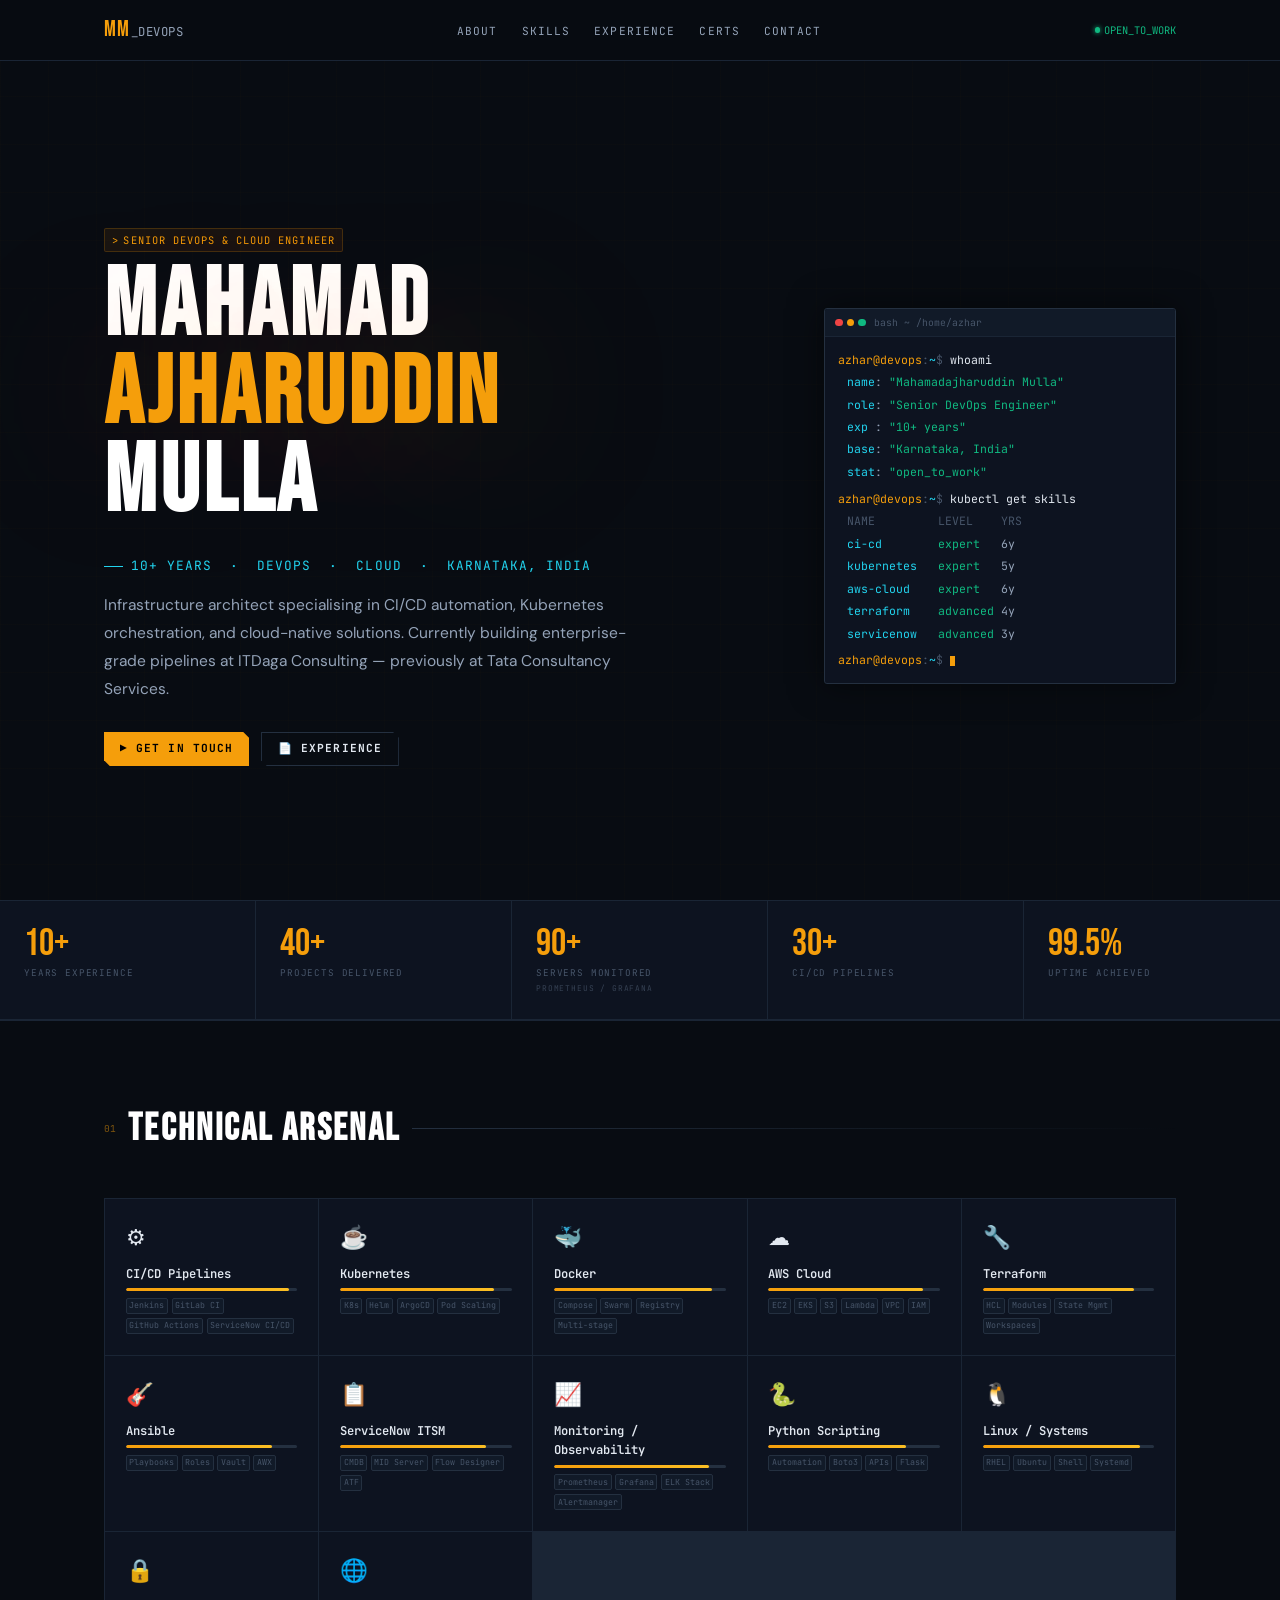
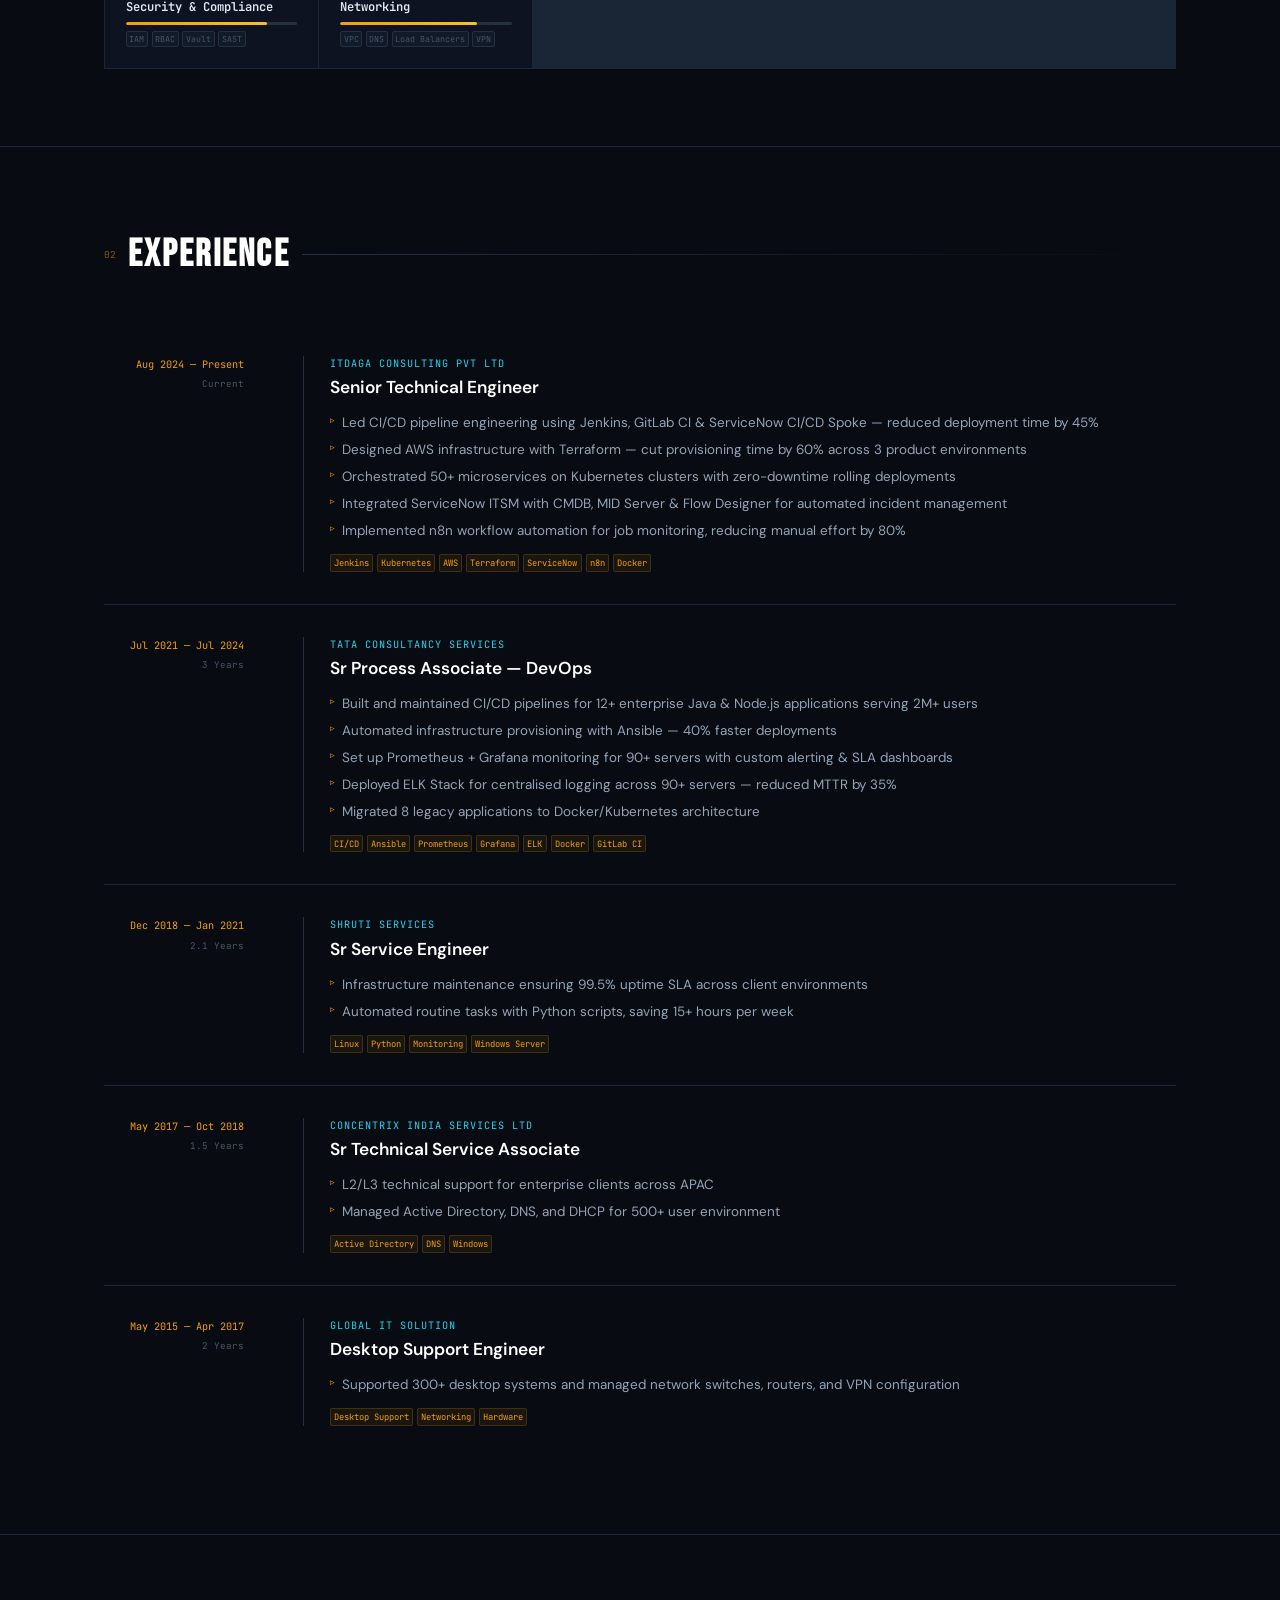
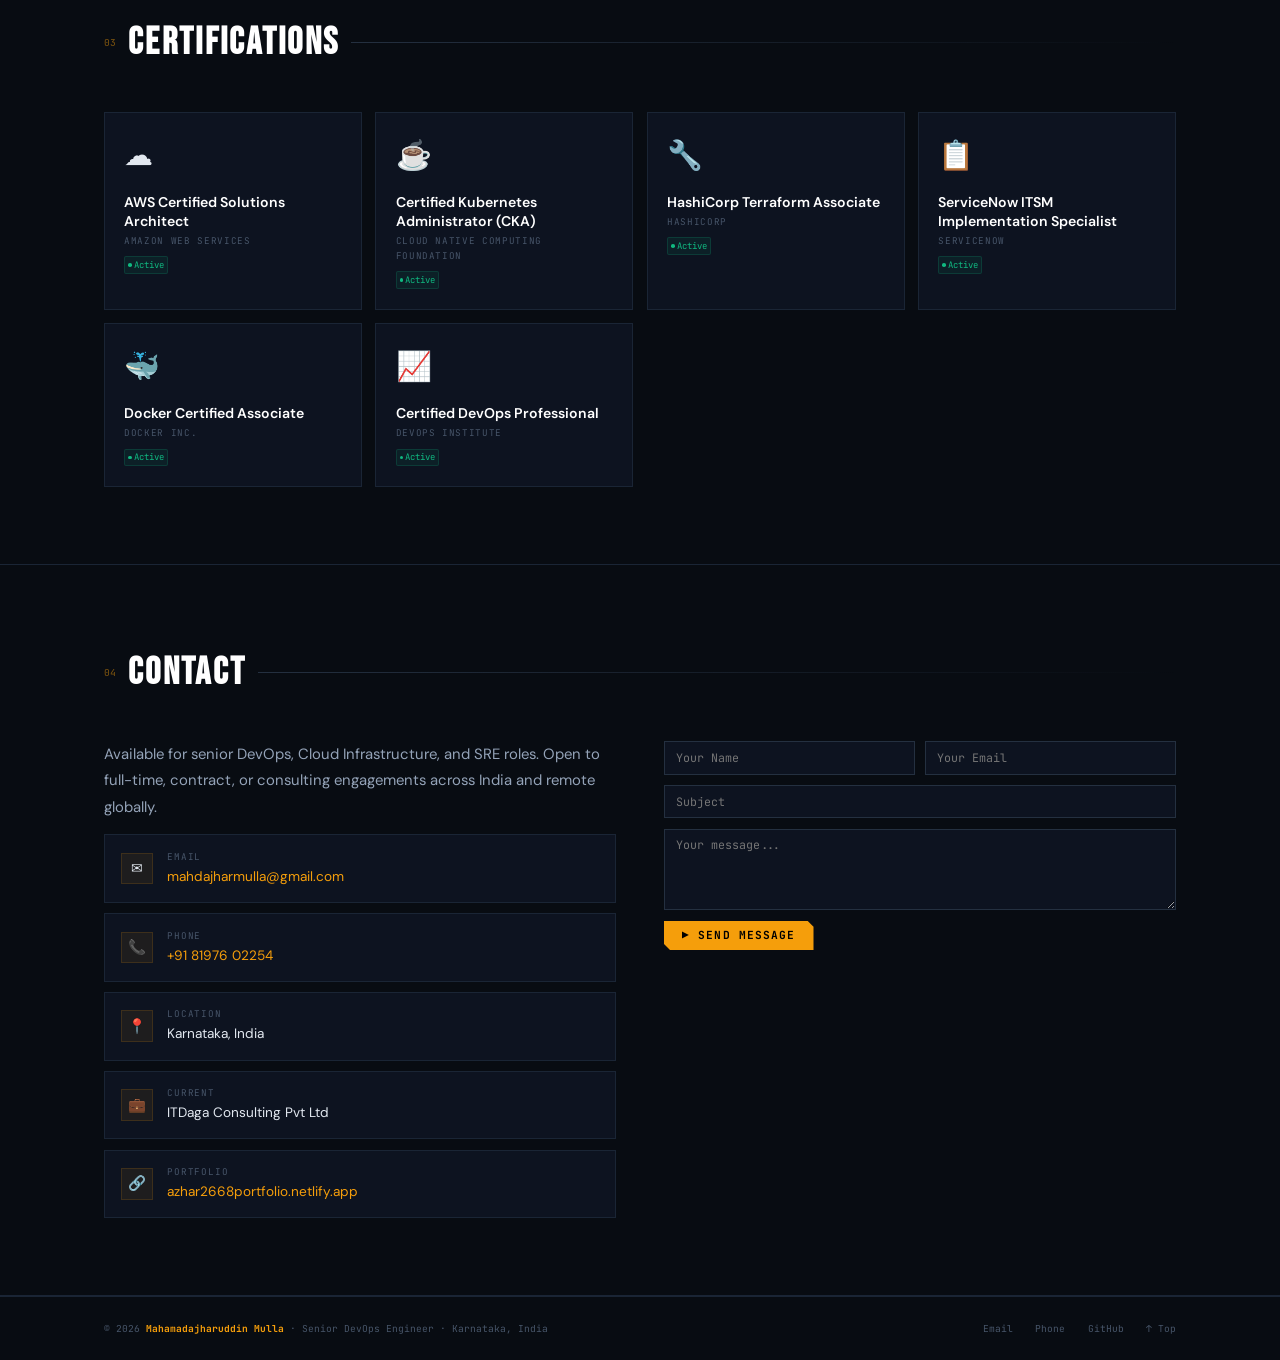
==== portfolio-deploy/index.html @ 4fc957e8 "Add files via upload" ====
<!DOCTYPE html>
<html lang="en">
<head>
<meta charset="UTF-8">
<meta name="viewport" content="width=device-width, initial-scale=1.0">
<title>Mahamadajharuddin Mulla — Senior DevOps Engineer</title>
<link href="https://fonts.googleapis.com/css2?family=Bebas+Neue&family=DM+Sans:wght@400;500;600&family=JetBrains+Mono:wght@400;600&display=swap" rel="stylesheet">
<style>

/* ═══════════════════════════════════════════════════
   TRULY FLUID DESIGN
   - All layout uses % and auto, never fixed px widths
   - All font-sizes use clamp() for fluid scaling  
   - All spacing uses em so it scales with font
   - Grid uses auto-fill so it reflows on any width
   - No fixed pixel breakpoints for content width
   - Works at 50% zoom, 100%, 150%, 200%, mobile, 4K
═══════════════════════════════════════════════════ */

:root {
  --bg:     #080c12;
  --card:   #0d1320;
  --card2:  #111a28;
  --line:   #1a2535;
  --line2:  #243040;
  --gold:   #f59e0b;
  --gold2:  #fbbf24;
  --cyan:   #22d3ee;
  --green:  #10b981;
  --muted:  #94a3b8;
  --dim:    #475569;
  --white:  #e2e8f0;
  --mono:   'JetBrains Mono', monospace;
  --sans:   'DM Sans', sans-serif;
  --display:'Bebas Neue', sans-serif;
}

/* ─── RESET ─── */
*, *::before, *::after { margin:0; padding:0; box-sizing:border-box; }
html { scroll-behavior:smooth; }
body {
  background: var(--bg);
  color: var(--white);
  font-family: var(--sans);
  font-size: 16px;          /* base — zoom changes this */
  line-height: 1.6;
  overflow-x: hidden;
  width: 100%;
}

/* ─── GRID TEXTURE ─── */
body::before {
  content: '';
  position: fixed; inset: 0;
  background:
    linear-gradient(rgba(245,158,11,.015) 1px, transparent 1px),
    linear-gradient(90deg, rgba(245,158,11,.015) 1px, transparent 1px);
  background-size: 3em 3em;
  pointer-events: none;
  z-index: 0;
}

/* ─── WRAPPER ─── */
/* Everything lives inside .wrap — max 72em wide, centered, fluid padding */
.wrap {
  width: min(72em, 100%);
  margin-inline: auto;
  padding-inline: clamp(1rem, 5%, 2.5rem);
}

/* ─── NAV ─── */
nav {
  position: fixed; top: 0; left: 0; right: 0;
  z-index: 999;
  background: rgba(8,12,18,.95);
  backdrop-filter: blur(1rem);
  border-bottom: 1px solid var(--line);
}
.nav-inner {
  display: flex;
  align-items: center;
  justify-content: space-between;
  gap: 1em;
  padding-block: .75em;
}
.logo {
  font-family: var(--display);
  font-size: clamp(1rem, 2.5vw, 1.4rem);
  letter-spacing: .06em;
  color: var(--gold);
  white-space: nowrap;
  flex-shrink: 0;
}
.logo em {
  font-style: normal;
  font-family: var(--mono);
  font-size: .55em;
  color: var(--muted);
  letter-spacing: .04em;
}
.status {
  font-family: var(--mono);
  font-size: clamp(.5rem, 1.2vw, .65rem);
  color: var(--green);
  display: flex; align-items: center; gap: .4em;
  white-space: nowrap;
}
.status::before {
  content: '';
  width: .5em; height: .5em;
  border-radius: 50%;
  background: var(--green);
  box-shadow: 0 0 .5em var(--green);
  flex-shrink: 0;
  animation: pulse 2s infinite;
}

/* Desktop nav links */
.nav-links {
  display: flex;
  gap: clamp(.6em, 2vw, 1.5em);
  align-items: center;
  list-style: none;
}
.nav-links a {
  font-family: var(--mono);
  font-size: clamp(.55rem, 1.1vw, .7rem);
  color: var(--muted);
  text-decoration: none;
  text-transform: uppercase;
  letter-spacing: .1em;
  transition: color .2s;
  white-space: nowrap;
}
.nav-links a:hover { color: var(--gold); }

/* Hamburger */
.burger {
  display: none;
  flex-direction: column;
  gap: .3em;
  background: none;
  border: none;
  cursor: pointer;
  padding: .3em;
  flex-shrink: 0;
}
.burger span {
  display: block;
  width: 1.4em; height: 2px;
  background: var(--gold);
  border-radius: 2px;
  transition: transform .25s, opacity .25s;
}
.burger.on span:nth-child(1) { transform: translateY(.5em) rotate(45deg); }
.burger.on span:nth-child(2) { opacity: 0; }
.burger.on span:nth-child(3) { transform: translateY(-.5em) rotate(-45deg); }

/* Mobile menu */
.mobile-menu {
  display: none;
  flex-direction: column;
  border-top: 1px solid var(--line);
  background: rgba(8,12,18,.98);
  padding: 1em clamp(1rem, 5%, 2.5rem);
  gap: 0;
}
.mobile-menu.on { display: flex; }
.mobile-menu a {
  font-family: var(--mono);
  font-size: .85rem;
  color: var(--muted);
  text-decoration: none;
  text-transform: uppercase;
  letter-spacing: .12em;
  padding: .75em 0;
  border-bottom: 1px solid var(--line);
  transition: color .18s;
}
.mobile-menu a:last-child { border-bottom: none; }
.mobile-menu a:hover { color: var(--gold); }

/* ─── HERO ─── */
.hero {
  position: relative; z-index: 5;
  min-height: 100svh;
  display: flex; align-items: center;
  padding-top: 4em;
  padding-bottom: 2em;
}
.hero-grid {
  display: grid;
  grid-template-columns: 1fr min(22em, 38%);
  gap: clamp(2em, 5%, 3.5em);
  align-items: center;
  width: 100%;
}
.badge {
  display: inline-flex; align-items: center; gap: .4em;
  font-family: var(--mono);
  font-size: clamp(.52rem, 1vw, .65rem);
  color: var(--gold);
  background: rgba(245,158,11,.07);
  border: 1px solid rgba(245,158,11,.2);
  padding: .28em .7em;
  border-radius: 2px;
  text-transform: uppercase; letter-spacing: .1em;
  margin-bottom: 1em;
}
.badge::before { content: '> '; }
h1.name {
  font-family: var(--display);
  font-size: clamp(2.5rem, 9vw, 6rem);
  line-height: .92;
  letter-spacing: .04em;
  color: #fff;
  margin-bottom: .3em;
}
h1.name .accent { color: var(--gold); text-shadow: 0 0 2em rgba(245,158,11,.4); }
.tagline {
  font-family: var(--mono);
  font-size: clamp(.58rem, 1.1vw, .8rem);
  color: var(--cyan);
  letter-spacing: .08em;
  text-transform: uppercase;
  margin-bottom: 1.2em;
  display: flex; align-items: center; gap: .6em; flex-wrap: wrap;
}
.tagline::before {
  content: '';
  width: 1.5em; height: 1px;
  background: var(--cyan);
  display: inline-block; flex-shrink: 0;
}
.hero-desc {
  font-size: clamp(.8rem, 1.3vw, .97rem);
  color: var(--muted);
  line-height: 1.8;
  margin-bottom: 1.8em;
  max-width: 35em;
}
.btns { display: flex; gap: .75em; flex-wrap: wrap; }
.btn-a, .btn-b {
  display: inline-flex; align-items: center; gap: .4em;
  font-family: var(--mono);
  font-size: clamp(.58rem, 1vw, .7rem);
  font-weight: 700;
  text-transform: uppercase; letter-spacing: .1em;
  text-decoration: none;
  padding: .65em 1.4em;
  cursor: pointer; border: none;
  transition: all .2s;
  clip-path: polygon(0 0, calc(100% - 6px) 0, 100% 6px, 100% 100%, 6px 100%, 0 calc(100% - 6px));
  white-space: nowrap;
}
.btn-a { background: var(--gold); color: #000; }
.btn-a:hover { background: #fff; transform: translateY(-2px); box-shadow: 0 .4em 1.5em rgba(245,158,11,.4); }
.btn-b { background: transparent; color: var(--white); border: 1px solid var(--line2); }
.btn-b:hover { border-color: var(--gold); color: var(--gold); transform: translateY(-2px); }

/* Terminal */
.terminal {
  background: var(--card);
  border: 1px solid var(--line2);
  border-radius: .25em;
  overflow: hidden;
  box-shadow: 0 0 3em rgba(0,0,0,.5);
  font-size: clamp(.6rem, 1.1vw, .72rem);
}
.t-bar {
  background: var(--card2);
  padding: .5em .9em;
  display: flex; align-items: center; gap: .35em;
  border-bottom: 1px solid var(--line);
}
.dot { width: .65em; height: .65em; border-radius: 50%; }
.t-title { font-family: var(--mono); font-size: .85em; color: var(--dim); margin-left: .4em; }
.t-body {
  padding: 1em 1.1em;
  font-family: var(--mono);
  line-height: 1.95;
  overflow-x: auto;
}
.t-body .row { display: block; }
.p  { color: var(--gold); }
.k  { color: var(--cyan); }
.v  { color: var(--green); }
.c  { color: var(--dim); }
.out { display: block; padding-left: .8em; color: var(--muted); }
.cur {
  display: inline-block;
  width: .5em; height: .9em;
  background: var(--gold);
  animation: blink .85s step-end infinite;
  vertical-align: middle;
}

/* ─── METRICS ─── */
.metrics {
  position: relative; z-index: 5;
  display: grid;
  grid-template-columns: repeat(auto-fit, minmax(min(9em, 100%), 1fr));
  border-top: 1px solid var(--line);
  border-bottom: 1px solid var(--line);
}
.metric {
  padding: clamp(1em, 2.5vw, 1.5em) clamp(.8em, 2vw, 1.5em);
  background: var(--card);
  border-right: 1px solid var(--line);
  position: relative; overflow: hidden;
  transition: background .2s;
}
.metric:last-child { border-right: none; }
.metric:hover { background: var(--card2); }
.metric::before {
  content: '';
  position: absolute; top: 0; left: 0; right: 0; height: 2px;
  background: var(--gold);
  transform: scaleX(0); transform-origin: left;
  transition: transform .28s;
}
.metric:hover::before { transform: scaleX(1); }
.m-num {
  font-family: var(--display);
  font-size: clamp(1.6rem, 3.5vw, 2.4rem);
  color: var(--gold);
  line-height: 1;
}
.m-lbl {
  font-family: var(--mono);
  font-size: clamp(.46rem, .8vw, .58rem);
  color: var(--dim);
  text-transform: uppercase; letter-spacing: .09em;
  margin-top: .25em;
}

/* ─── SECTION ─── */
section {
  position: relative; z-index: 5;
  padding-block: clamp(3em, 6vw, 5em);
}
.sec-head {
  display: flex; align-items: center; gap: .75em;
  margin-bottom: clamp(1.5em, 3vw, 2.5em);
}
.sec-num { font-family: var(--mono); font-size: .6em; color: var(--gold); opacity: .5; flex-shrink: 0; }
.sec-title {
  font-family: var(--display);
  font-size: clamp(1.6rem, 4vw, 2.4rem);
  letter-spacing: .06em; color: #fff; white-space: nowrap;
}
.sec-line { flex: 1; height: 1px; background: linear-gradient(90deg, var(--line2), transparent); }
hr.divider { border: none; border-top: 1px solid var(--line); }

/* ─── SKILLS ─── */
.skills-grid {
  display: grid;
  grid-template-columns: repeat(auto-fill, minmax(min(100%, 13em), 1fr));
  gap: 1px;
  background: var(--line);
  border: 1px solid var(--line);
}
.skill {
  background: var(--card);
  padding: clamp(.9em, 2vw, 1.3em);
  position: relative;
  transition: background .2s;
}
.skill:hover { background: var(--card2); }
.skill::after {
  content: '';
  position: absolute; bottom: 0; left: 0;
  width: 0; height: 2px;
  background: var(--gold);
  transition: width .28s;
}
.skill:hover::after { width: 100%; }
.sk-icon { font-size: 1.4em; margin-bottom: .4em; }
.sk-name {
  font-family: var(--mono);
  font-size: clamp(.62rem, 1.1vw, .76rem);
  font-weight: 600; color: var(--white);
  margin-bottom: .35em;
}
.sk-bar-wrap {
  height: 3px; background: var(--line2);
  border-radius: 2px; overflow: hidden; margin-bottom: .4em;
}
.sk-bar {
  height: 100%;
  background: linear-gradient(90deg, var(--gold), var(--gold2));
  border-radius: 2px;
}
.sk-tags { display: flex; flex-wrap: wrap; gap: .22em; }
.sk-tag {
  font-family: var(--mono);
  font-size: clamp(.42rem, .7vw, .52rem);
  color: var(--dim);
  background: var(--card2);
  border: 1px solid var(--line2);
  padding: .07em .32em; border-radius: 2px;
}

/* ─── EXPERIENCE ─── */
.exp-list { display: flex; flex-direction: column; }
.exp-item {
  display: grid;
  grid-template-columns: clamp(8em, 15%, 11em) 1fr;
  gap: clamp(.8em, 3vw, 2.5em);
  padding-block: clamp(1.2em, 2.5vw, 2em);
  border-bottom: 1px solid var(--line);
}
.exp-item:last-child { border-bottom: none; }
.exp-date {
  font-family: var(--mono);
  font-size: clamp(.52rem, .9vw, .64rem);
  color: var(--gold);
  text-align: right;
  padding-right: clamp(.8em, 2vw, 2em);
  line-height: 1.8;
}
.exp-period {
  display: block;
  font-size: .9em;
  color: var(--dim);
  margin-top: .2em;
}
.exp-right {
  padding-left: clamp(.8em, 2vw, 2em);
  border-left: 1px solid var(--line2);
}
.exp-co {
  font-family: var(--mono);
  font-size: clamp(.52rem, .9vw, .64rem);
  color: var(--cyan);
  text-transform: uppercase; letter-spacing: .1em;
  margin-bottom: .2em;
}
.exp-role {
  font-size: clamp(.85rem, 1.5vw, 1.08rem);
  font-weight: 600; color: #fff;
  margin-bottom: .6em;
}
.exp-points { display: flex; flex-direction: column; gap: .3em; }
.exp-pt {
  font-size: clamp(.72rem, 1.1vw, .84rem);
  color: var(--muted);
  padding-left: .9em; position: relative;
  line-height: 1.65;
}
.exp-pt::before { content: '▹'; position: absolute; left: 0; color: var(--gold); font-size: .7em; top: .1em; }
.tags { display: flex; flex-wrap: wrap; gap: .25em; margin-top: .75em; }
.tag {
  font-family: var(--mono);
  font-size: clamp(.45rem, .75vw, .55rem);
  color: var(--gold);
  background: rgba(245,158,11,.07);
  border: 1px solid rgba(245,158,11,.18);
  padding: .08em .35em; border-radius: 2px;
}

/* ─── CERTIFICATIONS ─── */
.certs-grid {
  display: grid;
  grid-template-columns: repeat(auto-fill, minmax(min(100%, 14em), 1fr));
  gap: .85em;
}
.cert {
  background: var(--card);
  border: 1px solid var(--line);
  padding: clamp(.9em, 1.8vw, 1.2em);
  transition: all .22s;
}
.cert:hover {
  border-color: var(--gold);
  background: var(--card2);
  transform: translateY(-3px);
  box-shadow: 0 .5em 2em rgba(0,0,0,.3);
}
.cert-icon { font-size: 1.8em; margin-bottom: .5em; }
.cert-name { font-size: clamp(.78rem, 1.2vw, .88rem); font-weight: 600; color: #fff; margin-bottom: .25em; line-height: 1.35; }
.cert-issuer { font-family: var(--mono); font-size: clamp(.48rem, .8vw, .58rem); color: var(--dim); text-transform: uppercase; letter-spacing: .07em; }
.cert-status {
  display: inline-flex; align-items: center; gap: .25em;
  font-family: var(--mono); font-size: clamp(.46rem, .75vw, .56rem);
  color: var(--green);
  background: rgba(16,185,129,.08); border: 1px solid rgba(16,185,129,.18);
  padding: .07em .33em; border-radius: 2px; margin-top: .4em;
}
.cert-status::before { content: ''; width: .4em; height: .4em; border-radius: 50%; background: var(--green); display: inline-block; }

/* ─── CONTACT ─── */
.contact-grid {
  display: grid;
  grid-template-columns: repeat(auto-fit, minmax(min(100%, 20em), 1fr));
  gap: clamp(1.5em, 4vw, 3em);
  align-items: start;
}
.contact-intro { font-size: clamp(.8rem, 1.2vw, .93rem); color: var(--muted); line-height: 1.75; margin-bottom: 1em; }
.contact-items { display: flex; flex-direction: column; gap: .65em; }
.c-item {
  display: flex; align-items: center; gap: .9em;
  padding: clamp(.7em, 1.2vw, .9em) 1em;
  background: var(--card); border: 1px solid var(--line);
  transition: border-color .18s;
}
.c-item:hover { border-color: var(--gold); }
.c-icon {
  width: 2.2em; height: 2.2em; flex-shrink: 0;
  background: rgba(245,158,11,.07);
  border: 1px solid rgba(245,158,11,.14);
  display: flex; align-items: center; justify-content: center;
  font-size: .9em;
}
.c-lbl { font-family: var(--mono); font-size: clamp(.48rem, .75vw, .58rem); color: var(--dim); text-transform: uppercase; letter-spacing: .09em; }
.c-val { font-size: clamp(.75rem, 1.1vw, .85rem); color: var(--white); margin-top: .08em; }
.c-val a { color: var(--gold); text-decoration: none; }

/* Form */
.form { display: flex; flex-direction: column; gap: .65em; }
.form-row { display: grid; grid-template-columns: 1fr 1fr; gap: .65em; }
.f-inp, .f-txt {
  width: 100%;
  background: var(--card); border: 1px solid var(--line2);
  color: var(--white);
  font-family: var(--mono); font-size: clamp(.62rem, 1vw, .73rem);
  padding: .65em .9em; outline: none;
  transition: border-color .18s;
}
.f-inp:focus, .f-txt:focus { border-color: var(--gold); }
.f-txt { resize: vertical; min-height: 7em; }
.f-btn {
  padding: .68em 1.6em;
  background: var(--gold); color: #000;
  font-family: var(--mono); font-size: clamp(.6rem, .95vw, .7rem); font-weight: 700;
  text-transform: uppercase; letter-spacing: .1em;
  border: none; cursor: pointer;
  transition: all .2s; align-self: flex-start;
  clip-path: polygon(0 0, calc(100% - 6px) 0, 100% 6px, 100% 100%, 6px 100%, 0 calc(100% - 6px));
}
.f-btn:hover { background: #fff; box-shadow: 0 .4em 1.5em rgba(245,158,11,.4); }

/* ─── FOOTER ─── */
footer {
  position: relative; z-index: 5;
  border-top: 1px solid var(--line);
  padding-block: 1.5em;
}
.footer-inner {
  display: flex; align-items: center;
  justify-content: space-between; flex-wrap: wrap;
  gap: .75em;
}
.foot-copy { font-family: var(--mono); font-size: clamp(.5rem, .8vw, .6rem); color: var(--dim); }
.foot-copy b { color: var(--gold); }
.foot-links { display: flex; gap: clamp(.75em, 2vw, 1.4em); flex-wrap: wrap; }
.foot-links a { font-family: var(--mono); font-size: clamp(.5rem, .8vw, .6rem); color: var(--dim); text-decoration: none; transition: color .18s; }
.foot-links a:hover { color: var(--gold); }

/* ─── ANIMATIONS ─── */
@keyframes pulse { 0%,100%{opacity:1;transform:scale(1)} 50%{opacity:.5;transform:scale(.7)} }
@keyframes blink  { 0%,100%{opacity:1} 50%{opacity:0} }

/* ─── RESPONSIVE ─── */

/* Hide desktop nav, show burger at ≤820px */
@media (max-width: 820px) {
  .nav-links { display: none; }
  .status    { display: none; }
  .burger    { display: flex; }
  .hero-grid { grid-template-columns: 1fr; }
  .terminal  { display: none; }
}

/* Collapse exp date column on small screens */
@media (max-width: 580px) {
  .exp-item         { grid-template-columns: 1fr; }
  .exp-date         { text-align: left; padding-right: 0; }
  .exp-right        { padding-left: 0; border-left: none; margin-top: .5em; }
  .form-row         { grid-template-columns: 1fr; }
  .skills-grid      { grid-template-columns: repeat(2, 1fr); }
}

@media (max-width: 380px) {
  .skills-grid  { grid-template-columns: 1fr; }
  .certs-grid   { grid-template-columns: 1fr; }
}
</style>
</head>
<body>

<!-- ═══ NAV ═══ -->
<nav>
  <div class="wrap">
    <div class="nav-inner">
      <div class="logo">MM<em>_DEVOPS</em></div>
      <ul class="nav-links">
        <li><a href="#about">About</a></li>
        <li><a href="#skills">Skills</a></li>
        <li><a href="#exp">Experience</a></li>
        <li><a href="#certs">Certs</a></li>
        <li><a href="#contact">Contact</a></li>
      </ul>
      <div class="status">OPEN_TO_WORK</div>
      <button class="burger" id="burger" aria-label="Toggle menu">
        <span></span><span></span><span></span>
      </button>
    </div>
    <div class="mobile-menu" id="mmenu">
      <a href="#about"   onclick="toggleMenu()">About</a>
      <a href="#skills"  onclick="toggleMenu()">Skills</a>
      <a href="#exp"     onclick="toggleMenu()">Experience</a>
      <a href="#certs"   onclick="toggleMenu()">Certs</a>
      <a href="#contact" onclick="toggleMenu()">Contact</a>
    </div>
  </div>
</nav>

<!-- ═══ HERO ═══ -->
<section class="hero" id="about" style="padding-top: calc(4em + 60px);">
  <div class="wrap">
    <div class="hero-grid">
      <div>
        <div class="badge">Senior DevOps &amp; Cloud Engineer</div>
        <h1 class="name">MAHAMAD<br><span class="accent">AJHARUDDIN</span><br>MULLA</h1>
        <div class="tagline">10+ Years &nbsp;·&nbsp; DevOps &nbsp;·&nbsp; Cloud &nbsp;·&nbsp; Karnataka, India</div>
        <p class="hero-desc">Infrastructure architect specialising in CI/CD automation, Kubernetes orchestration, and cloud-native solutions. Currently building enterprise-grade pipelines at ITDaga Consulting — previously at Tata Consultancy Services.</p>
        <div class="btns">
          <a href="#contact" class="btn-a">&#9654; Get In Touch</a>
          <a href="#exp"     class="btn-b">&#128196; Experience</a>
        </div>
      </div>
      <div class="terminal">
        <div class="t-bar">
          <div class="dot" style="background:#ef4444"></div>
          <div class="dot" style="background:#f59e0b"></div>
          <div class="dot" style="background:#10b981"></div>
          <div class="t-title">bash ~ /home/azhar</div>
        </div>
        <div class="t-body">
          <span class="row"><span class="p">azhar@devops</span><span class="c">:</span><span class="k">~</span><span class="c">$</span> <span>whoami</span></span>
          <span class="out"><span class="k">name</span>: <span class="v">"Mahamadajharuddin Mulla"</span></span>
          <span class="out"><span class="k">role</span>: <span class="v">"Senior DevOps Engineer"</span></span>
          <span class="out"><span class="k">exp </span>: <span class="v">"10+ years"</span></span>
          <span class="out"><span class="k">base</span>: <span class="v">"Karnataka, India"</span></span>
          <span class="out"><span class="k">stat</span>: <span class="v" style="color:var(--green)">"open_to_work"</span></span>
          <span class="row" style="margin-top:.4em"><span class="p">azhar@devops</span><span class="c">:</span><span class="k">~</span><span class="c">$</span> <span>kubectl get skills</span></span>
          <span class="out"><span class="c">NAME&nbsp;&nbsp;&nbsp;&nbsp;&nbsp;&nbsp;&nbsp;&nbsp;&nbsp;LEVEL&nbsp;&nbsp;&nbsp;&nbsp;YRS</span></span>
          <span class="out"><span class="k">ci-cd&nbsp;&nbsp;&nbsp;&nbsp;&nbsp;&nbsp;&nbsp;&nbsp;</span><span class="v">expert&nbsp;&nbsp;&nbsp;</span>6y</span>
          <span class="out"><span class="k">kubernetes&nbsp;&nbsp;&nbsp;</span><span class="v">expert&nbsp;&nbsp;&nbsp;</span>5y</span>
          <span class="out"><span class="k">aws-cloud&nbsp;&nbsp;&nbsp;&nbsp;</span><span class="v">expert&nbsp;&nbsp;&nbsp;</span>6y</span>
          <span class="out"><span class="k">terraform&nbsp;&nbsp;&nbsp;&nbsp;</span><span class="v">advanced&nbsp;</span>4y</span>
          <span class="out"><span class="k">servicenow&nbsp;&nbsp;&nbsp;</span><span class="v">advanced&nbsp;</span>3y</span>
          <span class="row" style="margin-top:.35em"><span class="p">azhar@devops</span><span class="c">:</span><span class="k">~</span><span class="c">$</span> <span class="cur"></span></span>
        </div>
      </div>
    </div>
  </div>
</section>

<!-- ═══ METRICS ═══ -->
<div class="metrics">
  <div class="metric"><div class="m-num" id="m1">10+</div><div class="m-lbl">Years Experience</div></div>
  <div class="metric"><div class="m-num" id="m2">40+</div><div class="m-lbl">Projects Delivered</div></div>
  <div class="metric"><div class="m-num" id="m3">90+</div><div class="m-lbl">Servers Monitored<br><small style="font-size:.85em;opacity:.7">Prometheus / Grafana</small></div></div>
  <div class="metric"><div class="m-num" id="m4">30+</div><div class="m-lbl">CI/CD Pipelines</div></div>
  <div class="metric"><div class="m-num" id="m5">99.5%</div><div class="m-lbl">Uptime Achieved</div></div>
</div>

<hr class="divider">

<!-- ═══ SKILLS ═══ -->
<section id="skills">
  <div class="wrap">
    <div class="sec-head">
      <span class="sec-num">01</span>
      <h2 class="sec-title">TECHNICAL ARSENAL</h2>
      <div class="sec-line"></div>
    </div>
    <div class="skills-grid">
      <div class="skill"><div class="sk-icon">⚙</div><div class="sk-name">CI/CD Pipelines</div><div class="sk-bar-wrap"><div class="sk-bar" style="width:95%"></div></div><div class="sk-tags"><span class="sk-tag">Jenkins</span><span class="sk-tag">GitLab CI</span><span class="sk-tag">GitHub Actions</span><span class="sk-tag">ServiceNow CI/CD</span></div></div>
      <div class="skill"><div class="sk-icon">☕</div><div class="sk-name">Kubernetes</div><div class="sk-bar-wrap"><div class="sk-bar" style="width:90%"></div></div><div class="sk-tags"><span class="sk-tag">K8s</span><span class="sk-tag">Helm</span><span class="sk-tag">ArgoCD</span><span class="sk-tag">Pod Scaling</span></div></div>
      <div class="skill"><div class="sk-icon">🐳</div><div class="sk-name">Docker</div><div class="sk-bar-wrap"><div class="sk-bar" style="width:92%"></div></div><div class="sk-tags"><span class="sk-tag">Compose</span><span class="sk-tag">Swarm</span><span class="sk-tag">Registry</span><span class="sk-tag">Multi-stage</span></div></div>
      <div class="skill"><div class="sk-icon">☁</div><div class="sk-name">AWS Cloud</div><div class="sk-bar-wrap"><div class="sk-bar" style="width:90%"></div></div><div class="sk-tags"><span class="sk-tag">EC2</span><span class="sk-tag">EKS</span><span class="sk-tag">S3</span><span class="sk-tag">Lambda</span><span class="sk-tag">VPC</span><span class="sk-tag">IAM</span></div></div>
      <div class="skill"><div class="sk-icon">🔧</div><div class="sk-name">Terraform</div><div class="sk-bar-wrap"><div class="sk-bar" style="width:88%"></div></div><div class="sk-tags"><span class="sk-tag">HCL</span><span class="sk-tag">Modules</span><span class="sk-tag">State Mgmt</span><span class="sk-tag">Workspaces</span></div></div>
      <div class="skill"><div class="sk-icon">🎸</div><div class="sk-name">Ansible</div><div class="sk-bar-wrap"><div class="sk-bar" style="width:85%"></div></div><div class="sk-tags"><span class="sk-tag">Playbooks</span><span class="sk-tag">Roles</span><span class="sk-tag">Vault</span><span class="sk-tag">AWX</span></div></div>
      <div class="skill"><div class="sk-icon">📋</div><div class="sk-name">ServiceNow ITSM</div><div class="sk-bar-wrap"><div class="sk-bar" style="width:85%"></div></div><div class="sk-tags"><span class="sk-tag">CMDB</span><span class="sk-tag">MID Server</span><span class="sk-tag">Flow Designer</span><span class="sk-tag">ATF</span></div></div>
      <div class="skill"><div class="sk-icon">📈</div><div class="sk-name">Monitoring / Observability</div><div class="sk-bar-wrap"><div class="sk-bar" style="width:90%"></div></div><div class="sk-tags"><span class="sk-tag">Prometheus</span><span class="sk-tag">Grafana</span><span class="sk-tag">ELK Stack</span><span class="sk-tag">Alertmanager</span></div></div>
      <div class="skill"><div class="sk-icon">🐍</div><div class="sk-name">Python Scripting</div><div class="sk-bar-wrap"><div class="sk-bar" style="width:80%"></div></div><div class="sk-tags"><span class="sk-tag">Automation</span><span class="sk-tag">Boto3</span><span class="sk-tag">APIs</span><span class="sk-tag">Flask</span></div></div>
      <div class="skill"><div class="sk-icon">🐧</div><div class="sk-name">Linux / Systems</div><div class="sk-bar-wrap"><div class="sk-bar" style="width:92%"></div></div><div class="sk-tags"><span class="sk-tag">RHEL</span><span class="sk-tag">Ubuntu</span><span class="sk-tag">Shell</span><span class="sk-tag">Systemd</span></div></div>
      <div class="skill"><div class="sk-icon">🔒</div><div class="sk-name">Security &amp; Compliance</div><div class="sk-bar-wrap"><div class="sk-bar" style="width:82%"></div></div><div class="sk-tags"><span class="sk-tag">IAM</span><span class="sk-tag">RBAC</span><span class="sk-tag">Vault</span><span class="sk-tag">SAST</span></div></div>
      <div class="skill"><div class="sk-icon">🌐</div><div class="sk-name">Networking</div><div class="sk-bar-wrap"><div class="sk-bar" style="width:80%"></div></div><div class="sk-tags"><span class="sk-tag">VPC</span><span class="sk-tag">DNS</span><span class="sk-tag">Load Balancers</span><span class="sk-tag">VPN</span></div></div>
    </div>
  </div>
</section>

<hr class="divider">

<!-- ═══ EXPERIENCE ═══ -->
<section id="exp">
  <div class="wrap">
    <div class="sec-head">
      <span class="sec-num">02</span>
      <h2 class="sec-title">EXPERIENCE</h2>
      <div class="sec-line"></div>
    </div>
    <div class="exp-list">

      <div class="exp-item">
        <div class="exp-date">Aug 2024 — Present<span class="exp-period">Current</span></div>
        <div class="exp-right">
          <div class="exp-co">ITDaga Consulting Pvt Ltd</div>
          <div class="exp-role">Senior Technical Engineer</div>
          <div class="exp-points">
            <div class="exp-pt">Led CI/CD pipeline engineering using Jenkins, GitLab CI &amp; ServiceNow CI/CD Spoke — reduced deployment time by 45%</div>
            <div class="exp-pt">Designed AWS infrastructure with Terraform — cut provisioning time by 60% across 3 product environments</div>
            <div class="exp-pt">Orchestrated 50+ microservices on Kubernetes clusters with zero-downtime rolling deployments</div>
            <div class="exp-pt">Integrated ServiceNow ITSM with CMDB, MID Server &amp; Flow Designer for automated incident management</div>
            <div class="exp-pt">Implemented n8n workflow automation for job monitoring, reducing manual effort by 80%</div>
          </div>
          <div class="tags"><span class="tag">Jenkins</span><span class="tag">Kubernetes</span><span class="tag">AWS</span><span class="tag">Terraform</span><span class="tag">ServiceNow</span><span class="tag">n8n</span><span class="tag">Docker</span></div>
        </div>
      </div>

      <div class="exp-item">
        <div class="exp-date">Jul 2021 — Jul 2024<span class="exp-period">3 Years</span></div>
        <div class="exp-right">
          <div class="exp-co">Tata Consultancy Services</div>
          <div class="exp-role">Sr Process Associate — DevOps</div>
          <div class="exp-points">
            <div class="exp-pt">Built and maintained CI/CD pipelines for 12+ enterprise Java &amp; Node.js applications serving 2M+ users</div>
            <div class="exp-pt">Automated infrastructure provisioning with Ansible — 40% faster deployments</div>
            <div class="exp-pt">Set up Prometheus + Grafana monitoring for 90+ servers with custom alerting &amp; SLA dashboards</div>
            <div class="exp-pt">Deployed ELK Stack for centralised logging across 90+ servers — reduced MTTR by 35%</div>
            <div class="exp-pt">Migrated 8 legacy applications to Docker/Kubernetes architecture</div>
          </div>
          <div class="tags"><span class="tag">CI/CD</span><span class="tag">Ansible</span><span class="tag">Prometheus</span><span class="tag">Grafana</span><span class="tag">ELK</span><span class="tag">Docker</span><span class="tag">GitLab CI</span></div>
        </div>
      </div>

      <div class="exp-item">
        <div class="exp-date">Dec 2018 — Jan 2021<span class="exp-period">2.1 Years</span></div>
        <div class="exp-right">
          <div class="exp-co">Shruti Services</div>
          <div class="exp-role">Sr Service Engineer</div>
          <div class="exp-points">
            <div class="exp-pt">Infrastructure maintenance ensuring 99.5% uptime SLA across client environments</div>
            <div class="exp-pt">Automated routine tasks with Python scripts, saving 15+ hours per week</div>
          </div>
          <div class="tags"><span class="tag">Linux</span><span class="tag">Python</span><span class="tag">Monitoring</span><span class="tag">Windows Server</span></div>
        </div>
      </div>

      <div class="exp-item">
        <div class="exp-date">May 2017 — Oct 2018<span class="exp-period">1.5 Years</span></div>
        <div class="exp-right">
          <div class="exp-co">Concentrix India Services Ltd</div>
          <div class="exp-role">Sr Technical Service Associate</div>
          <div class="exp-points">
            <div class="exp-pt">L2/L3 technical support for enterprise clients across APAC</div>
            <div class="exp-pt">Managed Active Directory, DNS, and DHCP for 500+ user environment</div>
          </div>
          <div class="tags"><span class="tag">Active Directory</span><span class="tag">DNS</span><span class="tag">Windows</span></div>
        </div>
      </div>

      <div class="exp-item">
        <div class="exp-date">May 2015 — Apr 2017<span class="exp-period">2 Years</span></div>
        <div class="exp-right">
          <div class="exp-co">Global IT Solution</div>
          <div class="exp-role">Desktop Support Engineer</div>
          <div class="exp-points">
            <div class="exp-pt">Supported 300+ desktop systems and managed network switches, routers, and VPN configuration</div>
          </div>
          <div class="tags"><span class="tag">Desktop Support</span><span class="tag">Networking</span><span class="tag">Hardware</span></div>
        </div>
      </div>

    </div>
  </div>
</section>

<hr class="divider">

<!-- ═══ CERTIFICATIONS ═══ -->
<section id="certs">
  <div class="wrap">
    <div class="sec-head">
      <span class="sec-num">03</span>
      <h2 class="sec-title">CERTIFICATIONS</h2>
      <div class="sec-line"></div>
    </div>
    <div class="certs-grid">
      <div class="cert"><div class="cert-icon">☁</div><div class="cert-name">AWS Certified Solutions Architect</div><div class="cert-issuer">Amazon Web Services</div><div class="cert-status">Active</div></div>
      <div class="cert"><div class="cert-icon">☕</div><div class="cert-name">Certified Kubernetes Administrator (CKA)</div><div class="cert-issuer">Cloud Native Computing Foundation</div><div class="cert-status">Active</div></div>
      <div class="cert"><div class="cert-icon">🔧</div><div class="cert-name">HashiCorp Terraform Associate</div><div class="cert-issuer">HashiCorp</div><div class="cert-status">Active</div></div>
      <div class="cert"><div class="cert-icon">📋</div><div class="cert-name">ServiceNow ITSM Implementation Specialist</div><div class="cert-issuer">ServiceNow</div><div class="cert-status">Active</div></div>
      <div class="cert"><div class="cert-icon">🐳</div><div class="cert-name">Docker Certified Associate</div><div class="cert-issuer">Docker Inc.</div><div class="cert-status">Active</div></div>
      <div class="cert"><div class="cert-icon">📈</div><div class="cert-name">Certified DevOps Professional</div><div class="cert-issuer">DevOps Institute</div><div class="cert-status">Active</div></div>
    </div>
  </div>
</section>

<hr class="divider">

<!-- ═══ CONTACT ═══ -->
<section id="contact">
  <div class="wrap">
    <div class="sec-head">
      <span class="sec-num">04</span>
      <h2 class="sec-title">CONTACT</h2>
      <div class="sec-line"></div>
    </div>
    <div class="contact-grid">
      <div>
        <p class="contact-intro">Available for senior DevOps, Cloud Infrastructure, and SRE roles. Open to full-time, contract, or consulting engagements across India and remote globally.</p>
        <div class="contact-items">
          <div class="c-item"><div class="c-icon">✉</div><div><div class="c-lbl">Email</div><div class="c-val"><a href="mailto:mahdajharmulla@gmail.com">mahdajharmulla&#64;gmail.com</a></div></div></div>
          <div class="c-item"><div class="c-icon">📞</div><div><div class="c-lbl">Phone</div><div class="c-val"><a href="tel:+918197602254">+91 81976 02254</a></div></div></div>
          <div class="c-item"><div class="c-icon">📍</div><div><div class="c-lbl">Location</div><div class="c-val">Karnataka, India</div></div></div>
          <div class="c-item"><div class="c-icon">💼</div><div><div class="c-lbl">Current</div><div class="c-val">ITDaga Consulting Pvt Ltd</div></div></div>
          <div class="c-item"><div class="c-icon">🔗</div><div><div class="c-lbl">Portfolio</div><div class="c-val"><a href="https://azhar2668portfolio.netlify.app" target="_blank">azhar2668portfolio.netlify.app</a></div></div></div>
        </div>
      </div>
      <div class="form">
        <div class="form-row">
          <input class="f-inp" type="text"  placeholder="Your Name">
          <input class="f-inp" type="email" placeholder="Your Email">
        </div>
        <input  class="f-inp" type="text"  placeholder="Subject">
        <textarea class="f-txt" placeholder="Your message..."></textarea>
        <button class="f-btn" id="fbtn">▶ Send Message</button>
      </div>
    </div>
  </div>
</section>

<hr class="divider">

<!-- ═══ FOOTER ═══ -->
<footer>
  <div class="wrap">
    <div class="footer-inner">
      <div class="foot-copy">© 2026 <b>Mahamadajharuddin Mulla</b> · Senior DevOps Engineer · Karnataka, India</div>
      <div class="foot-links">
        <a href="mailto:mahdajharmulla@gmail.com">Email</a>
        <a href="tel:+918197602254">Phone</a>
        <a href="https://github.com/azhar2668" target="_blank">GitHub</a>
        <a href="#about">↑ Top</a>
      </div>
    </div>
  </div>
</footer>

<script>
// Burger menu
var burger = document.getElementById('burger');
var mmenu  = document.getElementById('mmenu');
function toggleMenu() {
  burger.classList.toggle('on');
  mmenu.classList.toggle('on');
}
burger.addEventListener('click', toggleMenu);

// Send button
document.getElementById('fbtn').addEventListener('click', function() {
  this.textContent = '✓ Sent!';
  this.style.background = '#10b981';
  var btn = this;
  setTimeout(function(){ btn.textContent = '▶ Send Message'; btn.style.background = ''; }, 2600);
});

// Counter animation on load
var counters = [
  { id:'m1', end:10,   suf:'+',  dec:false },
  { id:'m2', end:40,   suf:'+',  dec:false },
  { id:'m3', end:90,   suf:'+',  dec:false },
  { id:'m4', end:30,   suf:'+',  dec:false },
  { id:'m5', end:99.5, suf:'%',  dec:true  },
];
setTimeout(function() {
  counters.forEach(function(c) {
    var el = document.getElementById(c.id);
    if (!el) return;
    var v = 0, step = c.end / (1300 / 16);
    var t = setInterval(function() {
      v += step;
      if (v >= c.end) { v = c.end; clearInterval(t); }
      el.textContent = (c.dec ? v.toFixed(1) : Math.floor(v)) + c.suf;
    }, 16);
  });
}, 250);
</script>
</body>
</html>
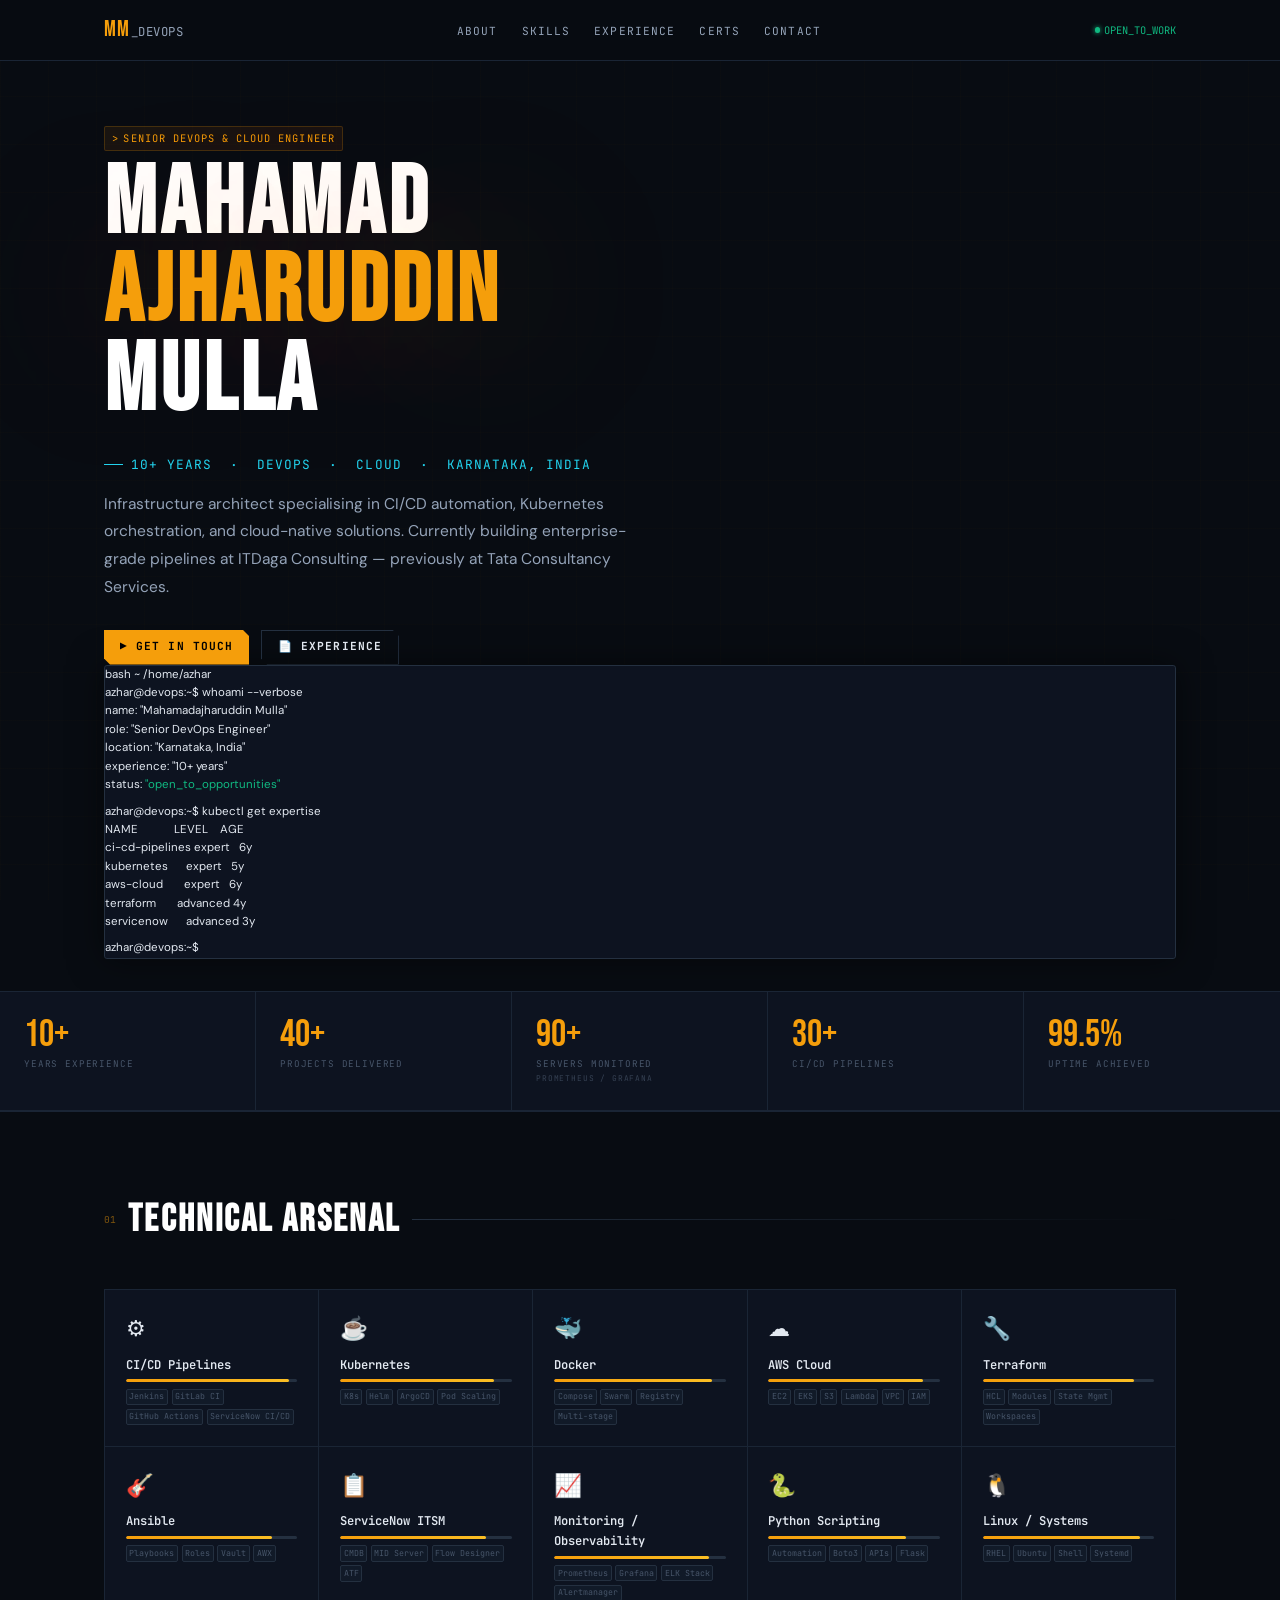
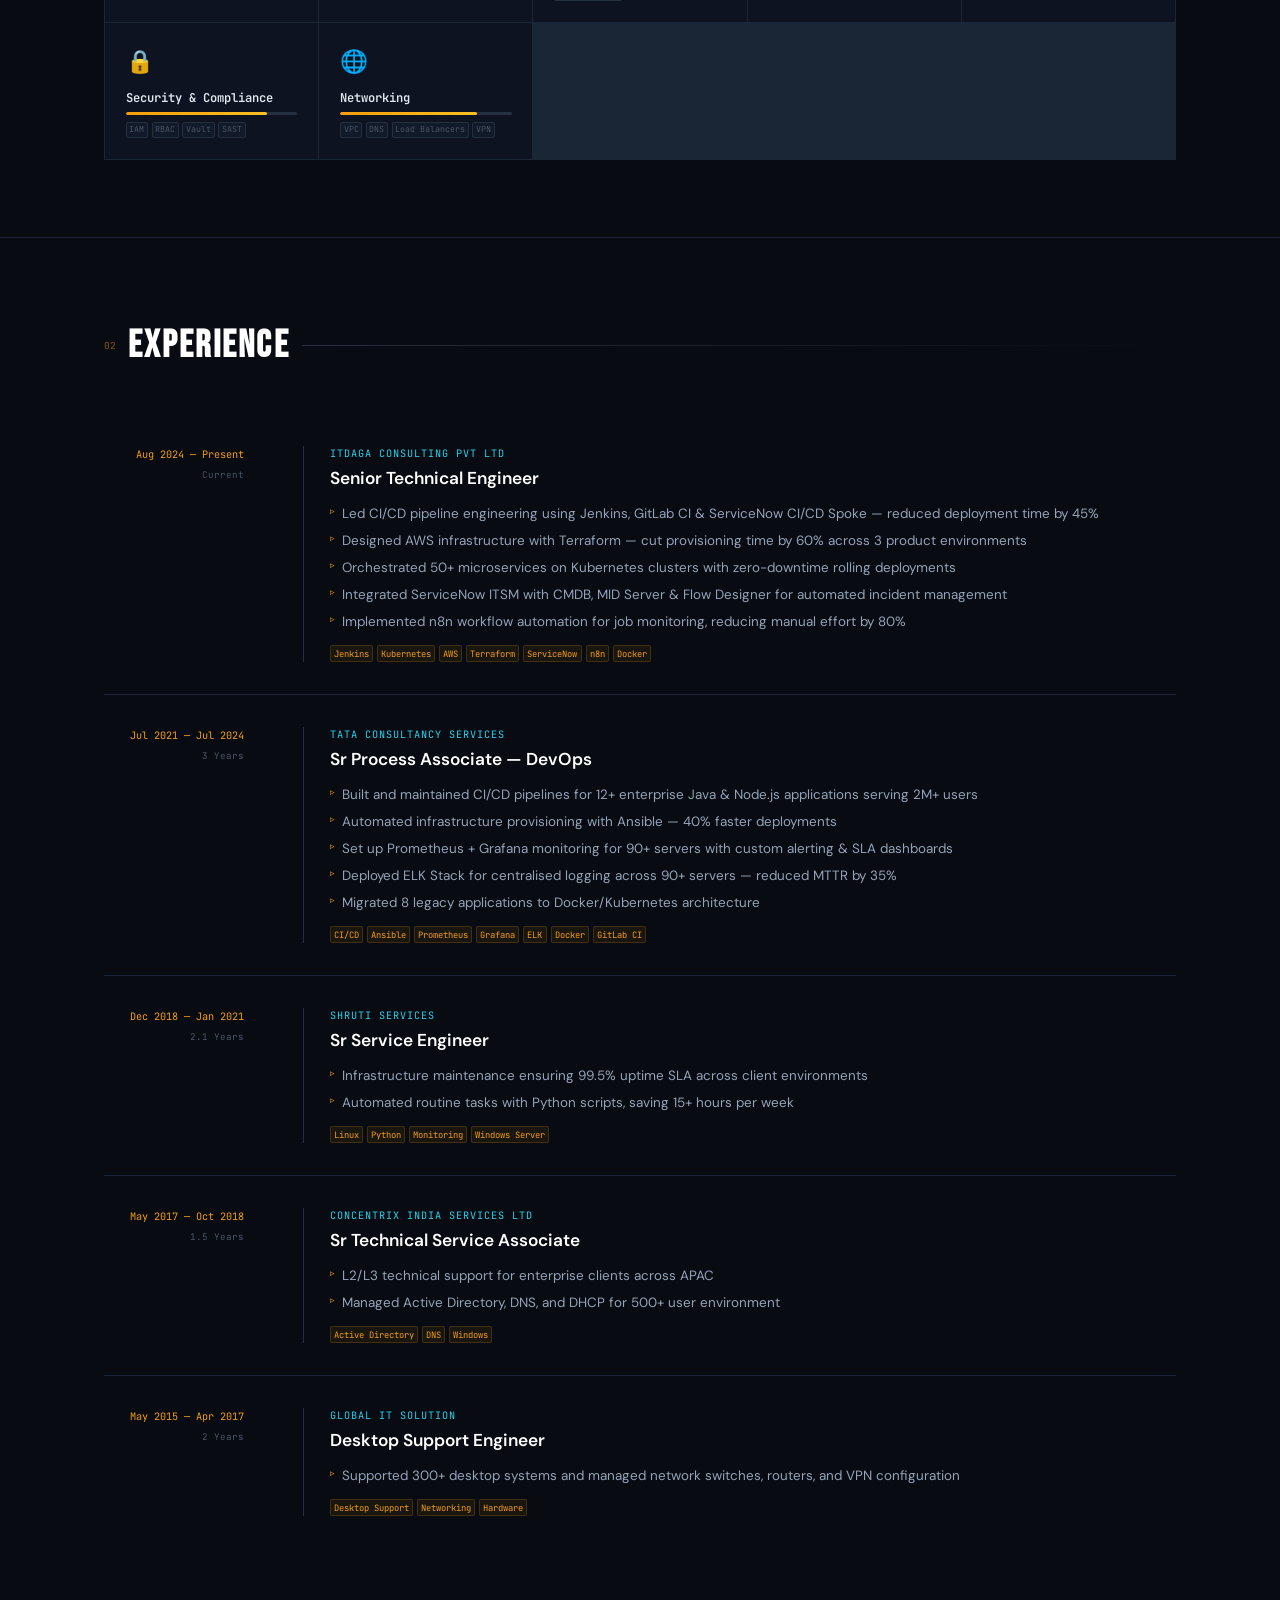
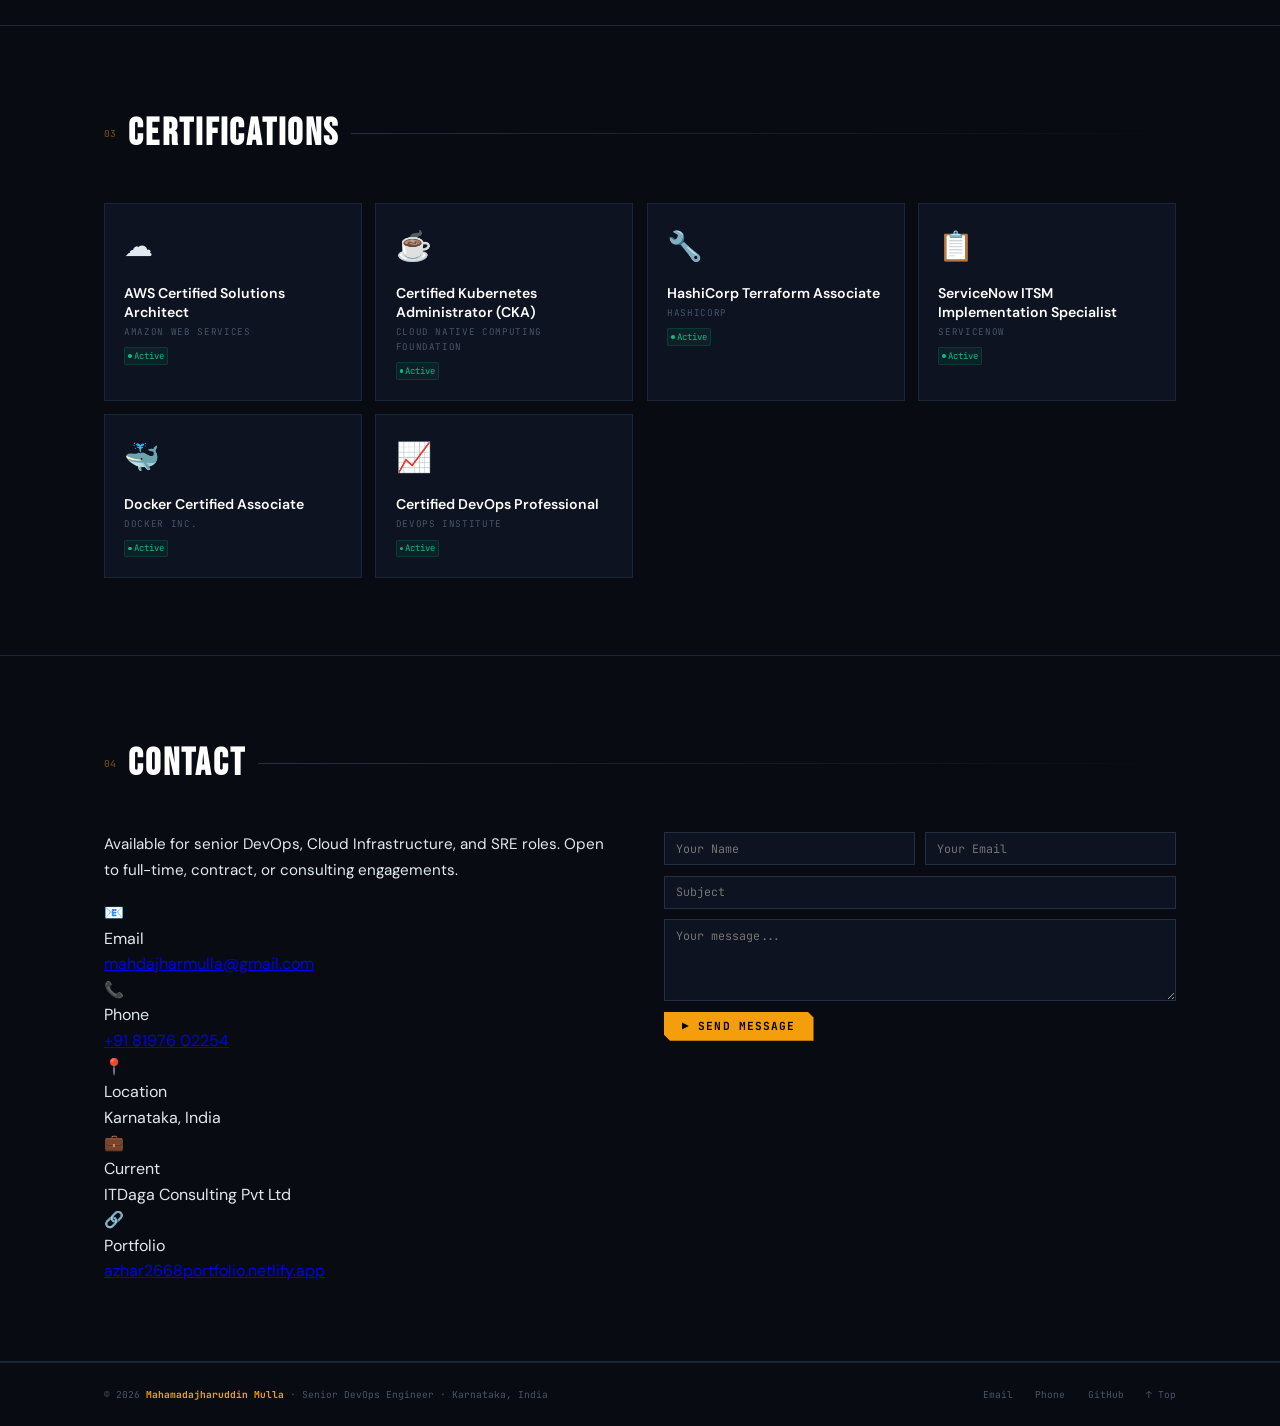
==== commit 7cc7f4c8: "new" ====
--- a/portfolio-deploy/index.html
+++ b/portfolio-deploy/index.html
@@ -630,29 +630,30 @@
           <a href="#exp"     class="btn-b">&#128196; Experience</a>
         </div>
       </div>
-      <div class="terminal">
-        <div class="t-bar">
-          <div class="dot" style="background:#ef4444"></div>
-          <div class="dot" style="background:#f59e0b"></div>
-          <div class="dot" style="background:#10b981"></div>
-          <div class="t-title">bash ~ /home/azhar</div>
-        </div>
-        <div class="t-body">
-          <span class="row"><span class="p">azhar@devops</span><span class="c">:</span><span class="k">~</span><span class="c">$</span> <span>whoami</span></span>
-          <span class="out"><span class="k">name</span>: <span class="v">"Mahamadajharuddin Mulla"</span></span>
-          <span class="out"><span class="k">role</span>: <span class="v">"Senior DevOps Engineer"</span></span>
-          <span class="out"><span class="k">exp </span>: <span class="v">"10+ years"</span></span>
-          <span class="out"><span class="k">base</span>: <span class="v">"Karnataka, India"</span></span>
-          <span class="out"><span class="k">stat</span>: <span class="v" style="color:var(--green)">"open_to_work"</span></span>
-          <span class="row" style="margin-top:.4em"><span class="p">azhar@devops</span><span class="c">:</span><span class="k">~</span><span class="c">$</span> <span>kubectl get skills</span></span>
-          <span class="out"><span class="c">NAME&nbsp;&nbsp;&nbsp;&nbsp;&nbsp;&nbsp;&nbsp;&nbsp;&nbsp;LEVEL&nbsp;&nbsp;&nbsp;&nbsp;YRS</span></span>
-          <span class="out"><span class="k">ci-cd&nbsp;&nbsp;&nbsp;&nbsp;&nbsp;&nbsp;&nbsp;&nbsp;</span><span class="v">expert&nbsp;&nbsp;&nbsp;</span>6y</span>
-          <span class="out"><span class="k">kubernetes&nbsp;&nbsp;&nbsp;</span><span class="v">expert&nbsp;&nbsp;&nbsp;</span>5y</span>
-          <span class="out"><span class="k">aws-cloud&nbsp;&nbsp;&nbsp;&nbsp;</span><span class="v">expert&nbsp;&nbsp;&nbsp;</span>6y</span>
-          <span class="out"><span class="k">terraform&nbsp;&nbsp;&nbsp;&nbsp;</span><span class="v">advanced&nbsp;</span>4y</span>
-          <span class="out"><span class="k">servicenow&nbsp;&nbsp;&nbsp;</span><span class="v">advanced&nbsp;</span>3y</span>
-          <span class="row" style="margin-top:.35em"><span class="p">azhar@devops</span><span class="c">:</span><span class="k">~</span><span class="c">$</span> <span class="cur"></span></span>
-        </div>
+    </div>
+    <!-- TERMINAL -->
+    <div class="terminal">
+      <div class="term-bar">
+        <div class="term-dot" style="background:#ef4444"></div>
+        <div class="term-dot" style="background:#f59e0b"></div>
+        <div class="term-dot" style="background:#10b981"></div>
+        <div class="term-title">bash ~ /home/azhar</div>
+      </div>
+      <div class="term-body">
+        <div><span class="t-prompt">azhar@devops</span><span class="t-comment">:</span><span class="t-key">~</span><span class="t-comment">$</span> <span class="t-cmd">whoami --verbose</span></div>
+        <div class="t-out"><span class="t-key">name</span>: <span class="t-val">"Mahamadajharuddin Mulla"</span></div>
+        <div class="t-out"><span class="t-key">role</span>: <span class="t-val">"Senior DevOps Engineer"</span></div>
+        <div class="t-out"><span class="t-key">location</span>: <span class="t-val">"Karnataka, India"</span></div>
+        <div class="t-out"><span class="t-key">experience</span>: <span class="t-val">"10+ years"</span></div>
+        <div class="t-out"><span class="t-key">status</span>: <span class="t-val" style="color:var(--green)">"open_to_opportunities"</span></div>
+        <div style="margin-top:.5rem"><span class="t-prompt">azhar@devops</span><span class="t-comment">:</span><span class="t-key">~</span><span class="t-comment">$</span> <span class="t-cmd">kubectl get expertise</span></div>
+        <div class="t-out"><span class="t-comment">NAME&nbsp;&nbsp;&nbsp;&nbsp;&nbsp;&nbsp;&nbsp;&nbsp;&nbsp;&nbsp;&nbsp;&nbsp;LEVEL&nbsp;&nbsp;&nbsp;&nbsp;AGE</span></div>
+        <div class="t-out"><span class="t-key">ci-cd-pipelines&nbsp;</span><span class="t-val">expert&nbsp;&nbsp;&nbsp;</span><span>6y</span></div>
+        <div class="t-out"><span class="t-key">kubernetes&nbsp;&nbsp;&nbsp;&nbsp;&nbsp;&nbsp;</span><span class="t-val">expert&nbsp;&nbsp;&nbsp;</span><span>5y</span></div>
+        <div class="t-out"><span class="t-key">aws-cloud&nbsp;&nbsp;&nbsp;&nbsp;&nbsp;&nbsp;&nbsp;</span><span class="t-val">expert&nbsp;&nbsp;&nbsp;</span><span>6y</span></div>
+        <div class="t-out"><span class="t-key">terraform&nbsp;&nbsp;&nbsp;&nbsp;&nbsp;&nbsp;&nbsp;</span><span class="t-val">advanced&nbsp;</span><span>4y</span></div>
+        <div class="t-out"><span class="t-key">servicenow&nbsp;&nbsp;&nbsp;&nbsp;&nbsp;&nbsp;</span><span class="t-val">advanced&nbsp;</span><span>3y</span></div>
+        <div style="margin-top:.5rem"><span class="t-prompt">azhar@devops</span><span class="t-comment">:</span><span class="t-key">~</span><span class="t-comment">$</span> <span class="t-cursor"></span></div>
       </div>
     </div>
   </div>
@@ -812,14 +813,29 @@
       <div class="sec-line"></div>
     </div>
     <div class="contact-grid">
-      <div>
-        <p class="contact-intro">Available for senior DevOps, Cloud Infrastructure, and SRE roles. Open to full-time, contract, or consulting engagements across India and remote globally.</p>
-        <div class="contact-items">
-          <div class="c-item"><div class="c-icon">✉</div><div><div class="c-lbl">Email</div><div class="c-val"><a href="mailto:mahdajharmulla@gmail.com">mahdajharmulla&#64;gmail.com</a></div></div></div>
-          <div class="c-item"><div class="c-icon">📞</div><div><div class="c-lbl">Phone</div><div class="c-val"><a href="tel:+918197602254">+91 81976 02254</a></div></div></div>
-          <div class="c-item"><div class="c-icon">📍</div><div><div class="c-lbl">Location</div><div class="c-val">Karnataka, India</div></div></div>
-          <div class="c-item"><div class="c-icon">💼</div><div><div class="c-lbl">Current</div><div class="c-val">ITDaga Consulting Pvt Ltd</div></div></div>
-          <div class="c-item"><div class="c-icon">🔗</div><div><div class="c-lbl">Portfolio</div><div class="c-val"><a href="https://azhar2668portfolio.netlify.app" target="_blank">azhar2668portfolio.netlify.app</a></div></div></div>
+      <div class="contact-info reveal-l">
+        <p style="font-size:.95rem;color:var(--tx2);line-height:1.7;margin-bottom:1rem;">
+          Available for senior DevOps, Cloud Infrastructure, and SRE roles. Open to full-time, contract, or consulting engagements.
+        </p>
+        <div class="ci-item">
+          <div class="ci-icon">&#128231;</div>
+          <div><div class="ci-lbl">Email</div><div class="ci-val"><a href="mailto:mahdajharmulla@gmail.com">mahdajharmulla&#64;gmail.com</a></div></div>
+        </div>
+        <div class="ci-item">
+          <div class="ci-icon">&#128222;</div>
+          <div><div class="ci-lbl">Phone</div><div class="ci-val"><a href="tel:+918197602254">+91 81976 02254</a></div></div>
+        </div>
+        <div class="ci-item">
+          <div class="ci-icon">&#128205;</div>
+          <div><div class="ci-lbl">Location</div><div class="ci-val">Karnataka, India</div></div>
+        </div>
+        <div class="ci-item">
+          <div class="ci-icon">&#128188;</div>
+          <div><div class="ci-lbl">Current</div><div class="ci-val">ITDaga Consulting Pvt Ltd</div></div>
+        </div>
+        <div class="ci-item">
+          <div class="ci-icon">&#128279;</div>
+          <div><div class="ci-lbl">Portfolio</div><div class="ci-val"><a href="https://azhar2668portfolio.netlify.app" target="_blank">azhar2668portfolio.netlify.app</a></div></div>
         </div>
       </div>
       <div class="form">
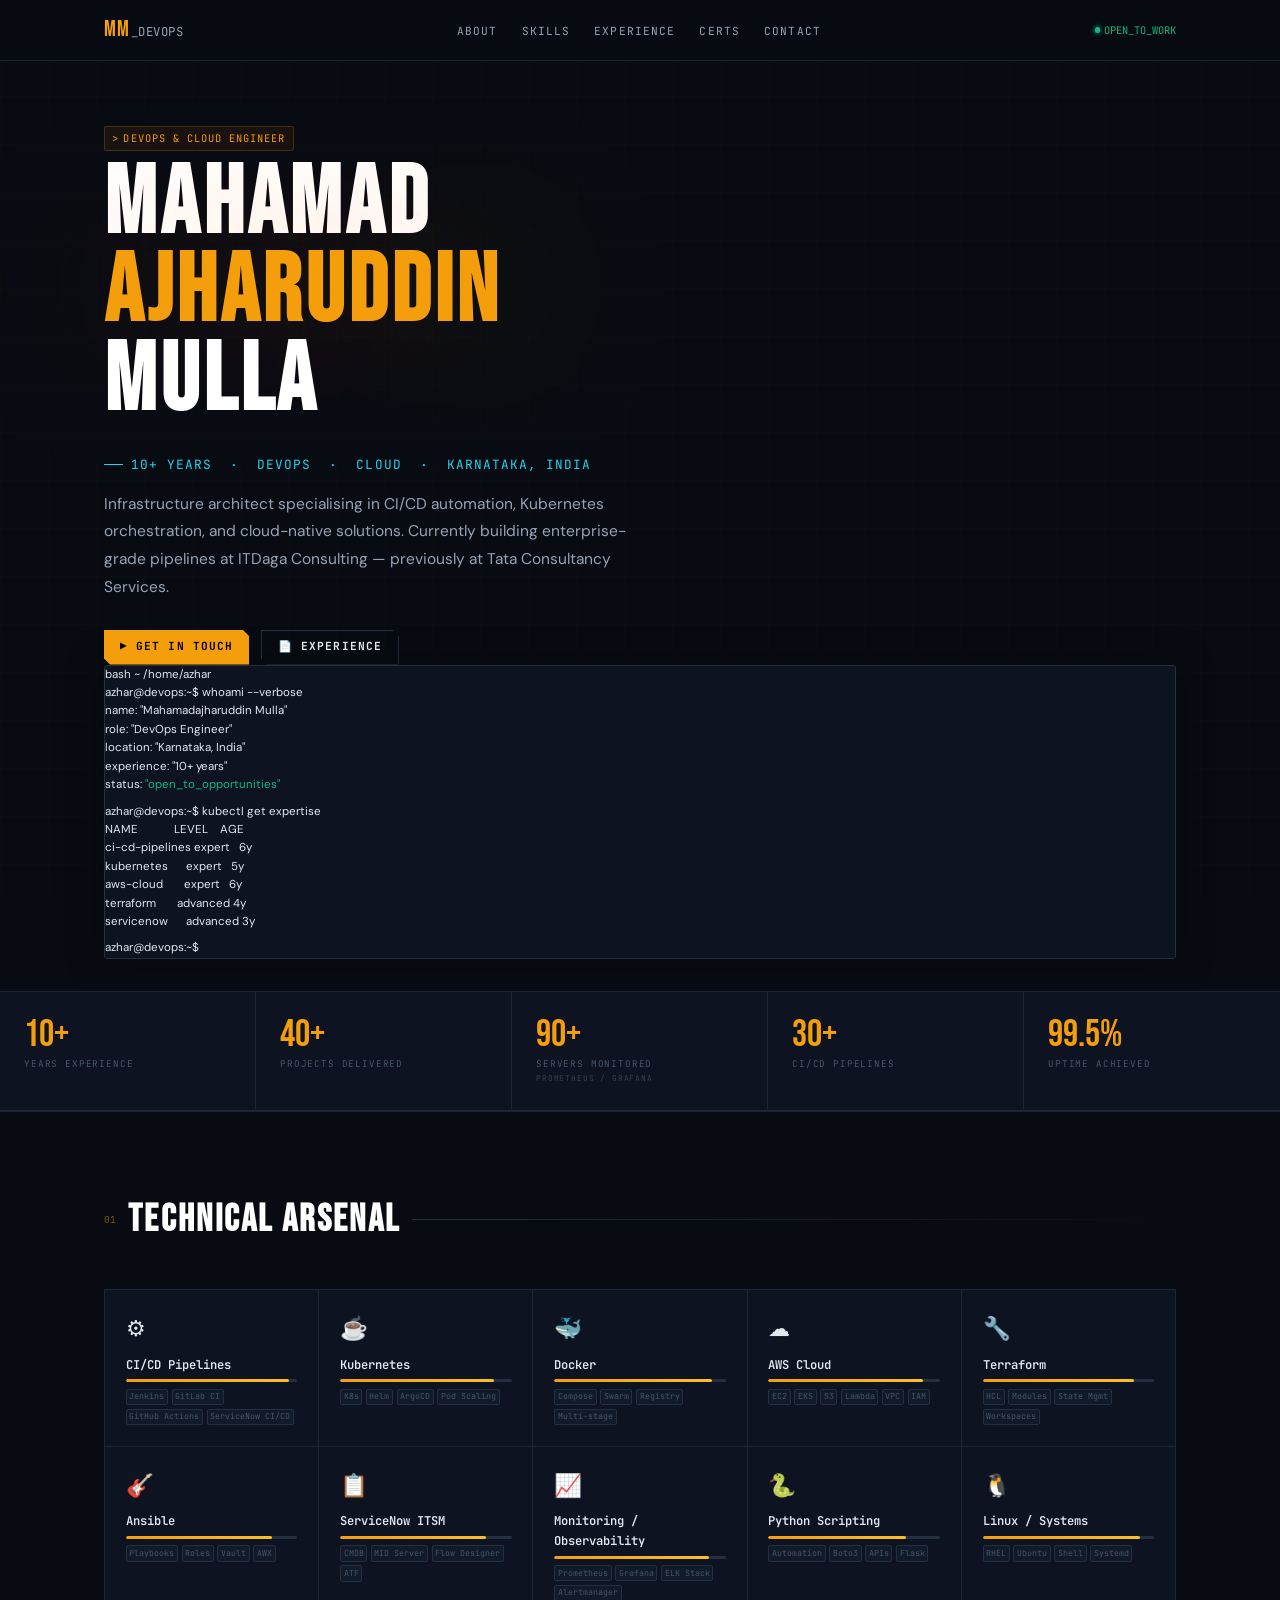
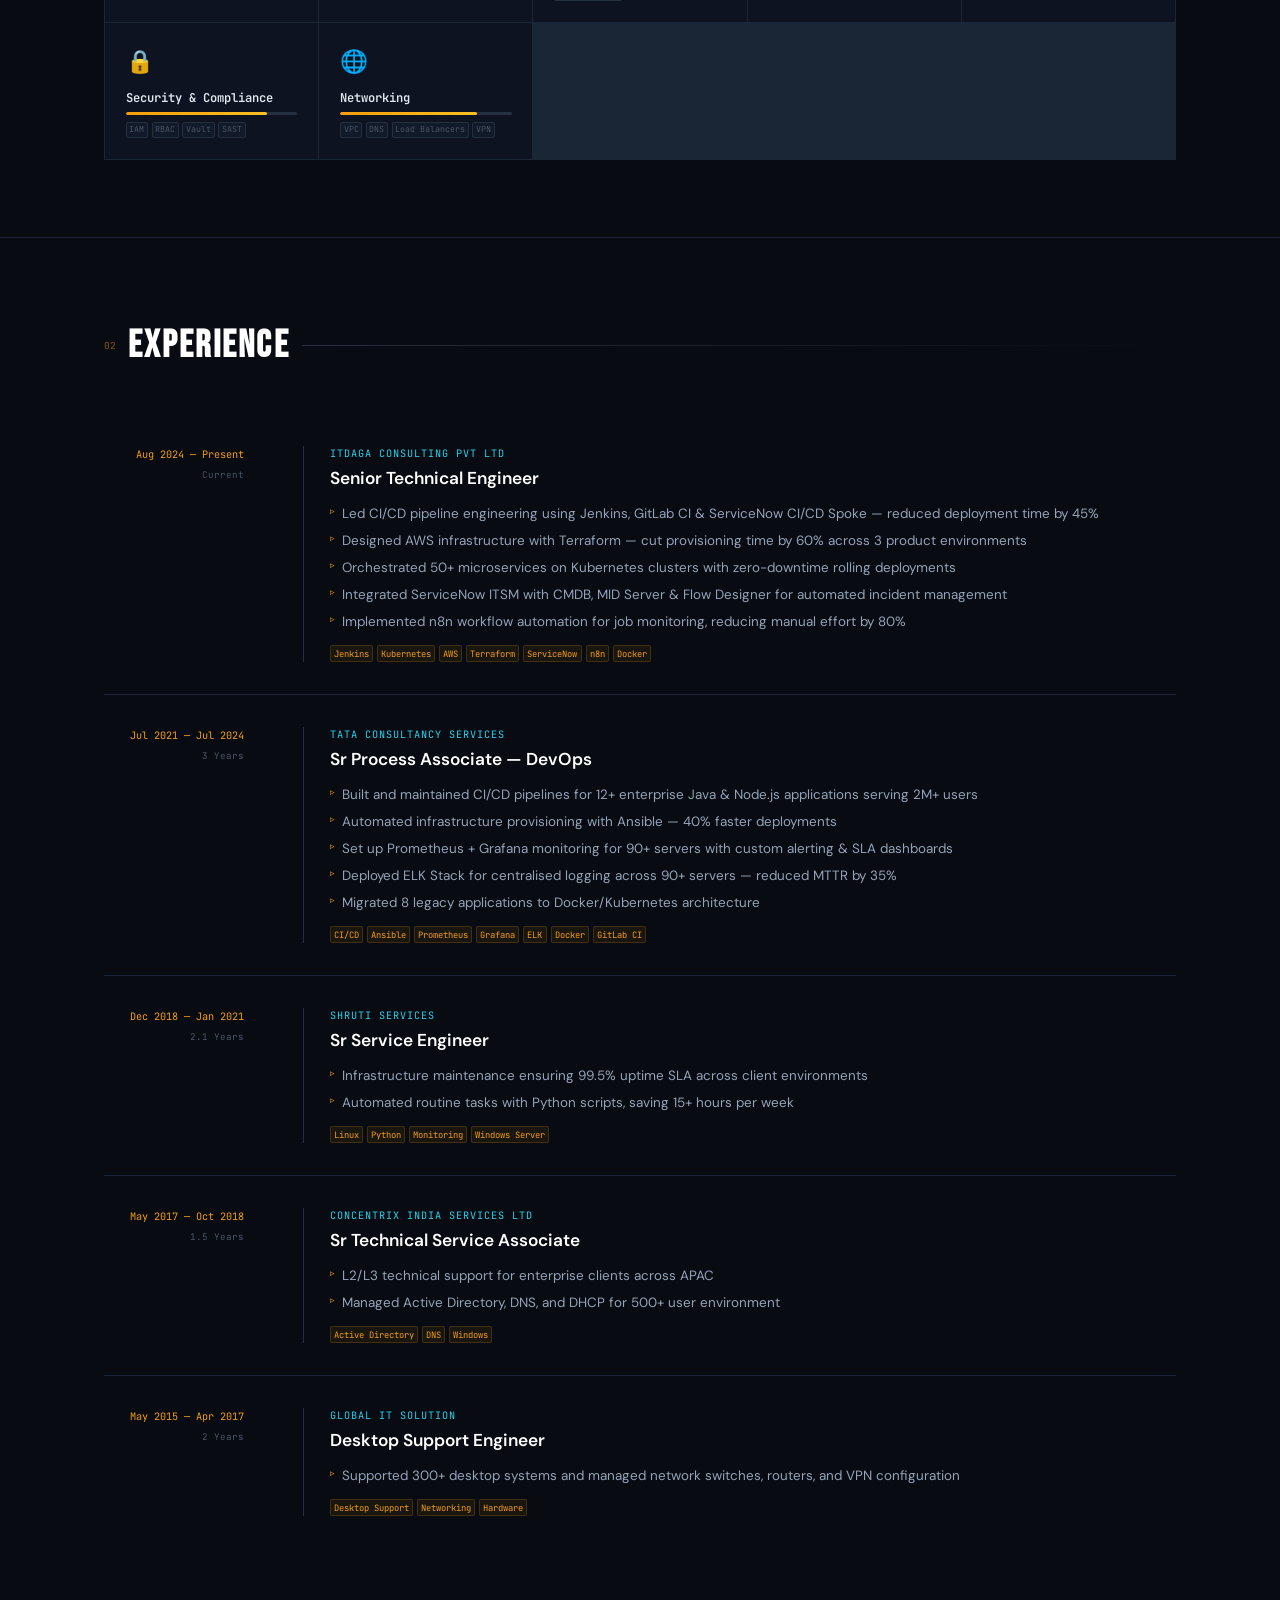
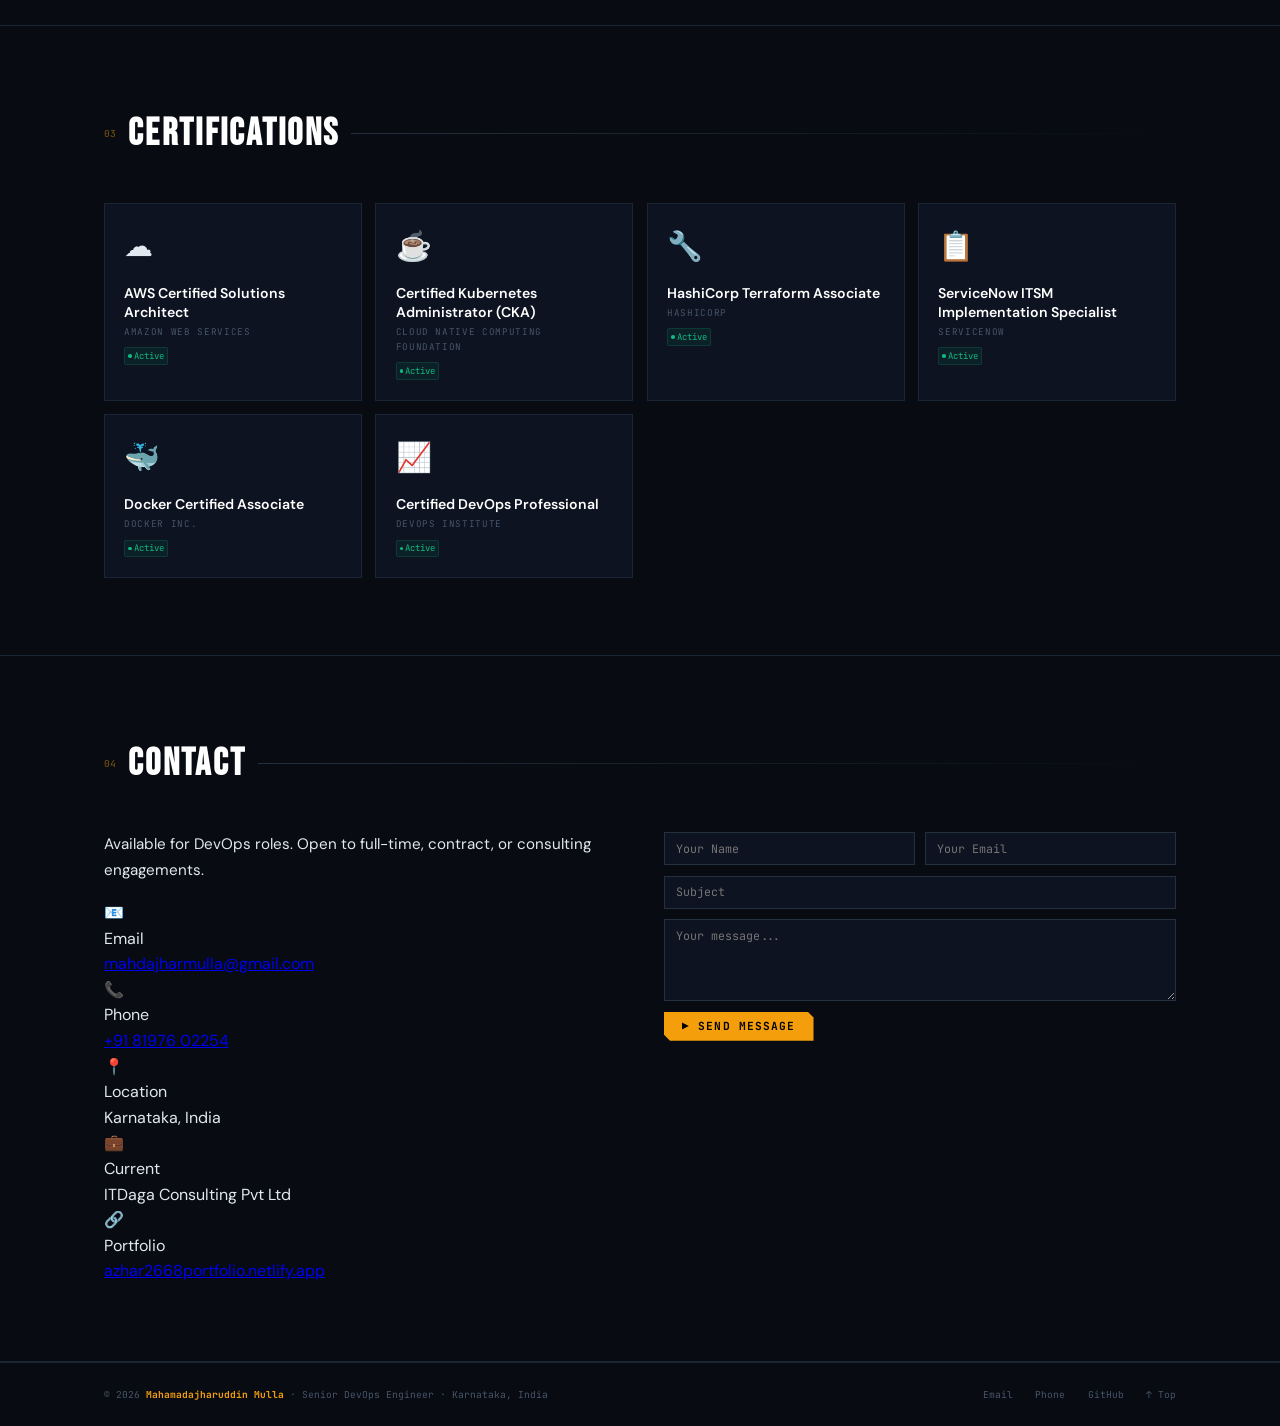
==== commit 431417b6: "senior removed" ====
--- a/portfolio-deploy/index.html
+++ b/portfolio-deploy/index.html
@@ -621,7 +621,7 @@
   <div class="wrap">
     <div class="hero-grid">
       <div>
-        <div class="badge">Senior DevOps &amp; Cloud Engineer</div>
+        <div class="badge">DevOps &amp; Cloud Engineer</div>
         <h1 class="name">MAHAMAD<br><span class="accent">AJHARUDDIN</span><br>MULLA</h1>
         <div class="tagline">10+ Years &nbsp;·&nbsp; DevOps &nbsp;·&nbsp; Cloud &nbsp;·&nbsp; Karnataka, India</div>
         <p class="hero-desc">Infrastructure architect specialising in CI/CD automation, Kubernetes orchestration, and cloud-native solutions. Currently building enterprise-grade pipelines at ITDaga Consulting — previously at Tata Consultancy Services.</p>
@@ -642,7 +642,7 @@
       <div class="term-body">
         <div><span class="t-prompt">azhar@devops</span><span class="t-comment">:</span><span class="t-key">~</span><span class="t-comment">$</span> <span class="t-cmd">whoami --verbose</span></div>
         <div class="t-out"><span class="t-key">name</span>: <span class="t-val">"Mahamadajharuddin Mulla"</span></div>
-        <div class="t-out"><span class="t-key">role</span>: <span class="t-val">"Senior DevOps Engineer"</span></div>
+        <div class="t-out"><span class="t-key">role</span>: <span class="t-val">"DevOps Engineer"</span></div>
         <div class="t-out"><span class="t-key">location</span>: <span class="t-val">"Karnataka, India"</span></div>
         <div class="t-out"><span class="t-key">experience</span>: <span class="t-val">"10+ years"</span></div>
         <div class="t-out"><span class="t-key">status</span>: <span class="t-val" style="color:var(--green)">"open_to_opportunities"</span></div>
@@ -815,7 +815,7 @@
     <div class="contact-grid">
       <div class="contact-info reveal-l">
         <p style="font-size:.95rem;color:var(--tx2);line-height:1.7;margin-bottom:1rem;">
-          Available for senior DevOps, Cloud Infrastructure, and SRE roles. Open to full-time, contract, or consulting engagements.
+          Available for DevOps roles. Open to full-time, contract, or consulting engagements.
         </p>
         <div class="ci-item">
           <div class="ci-icon">&#128231;</div>
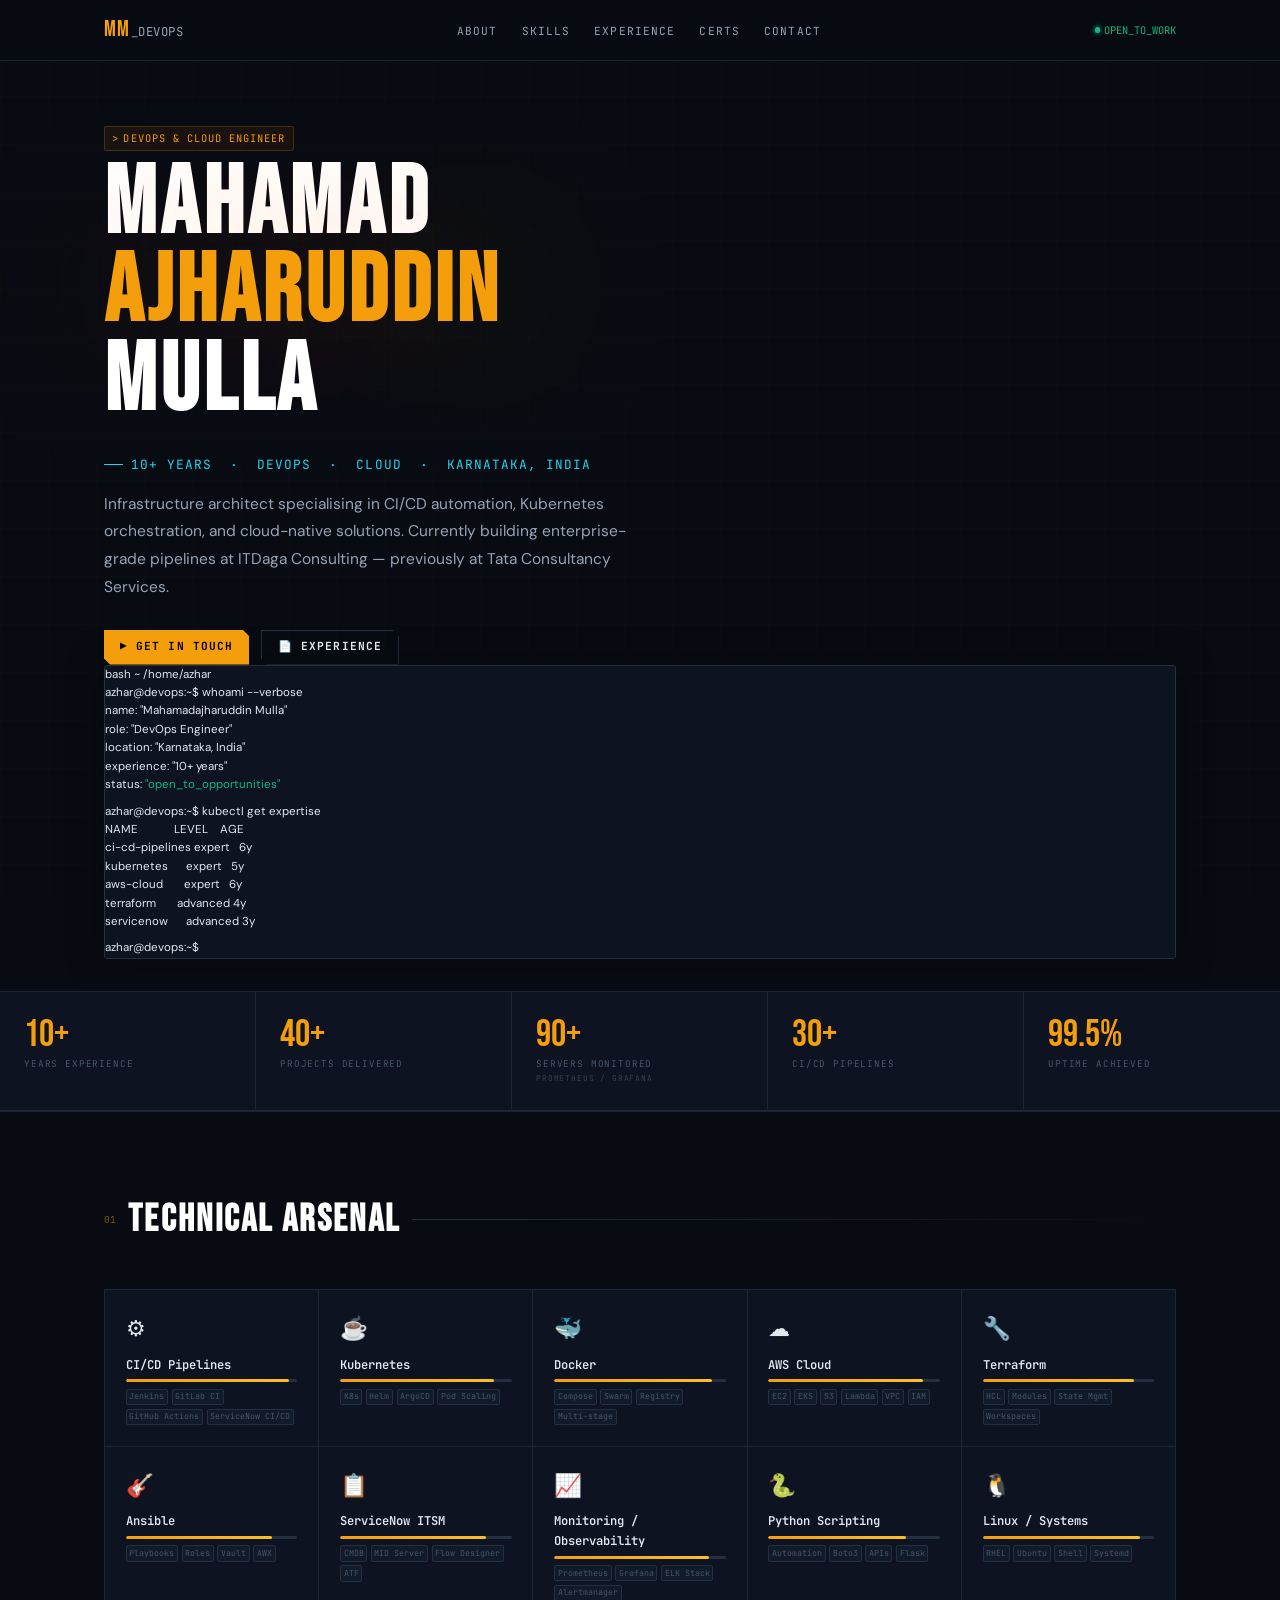
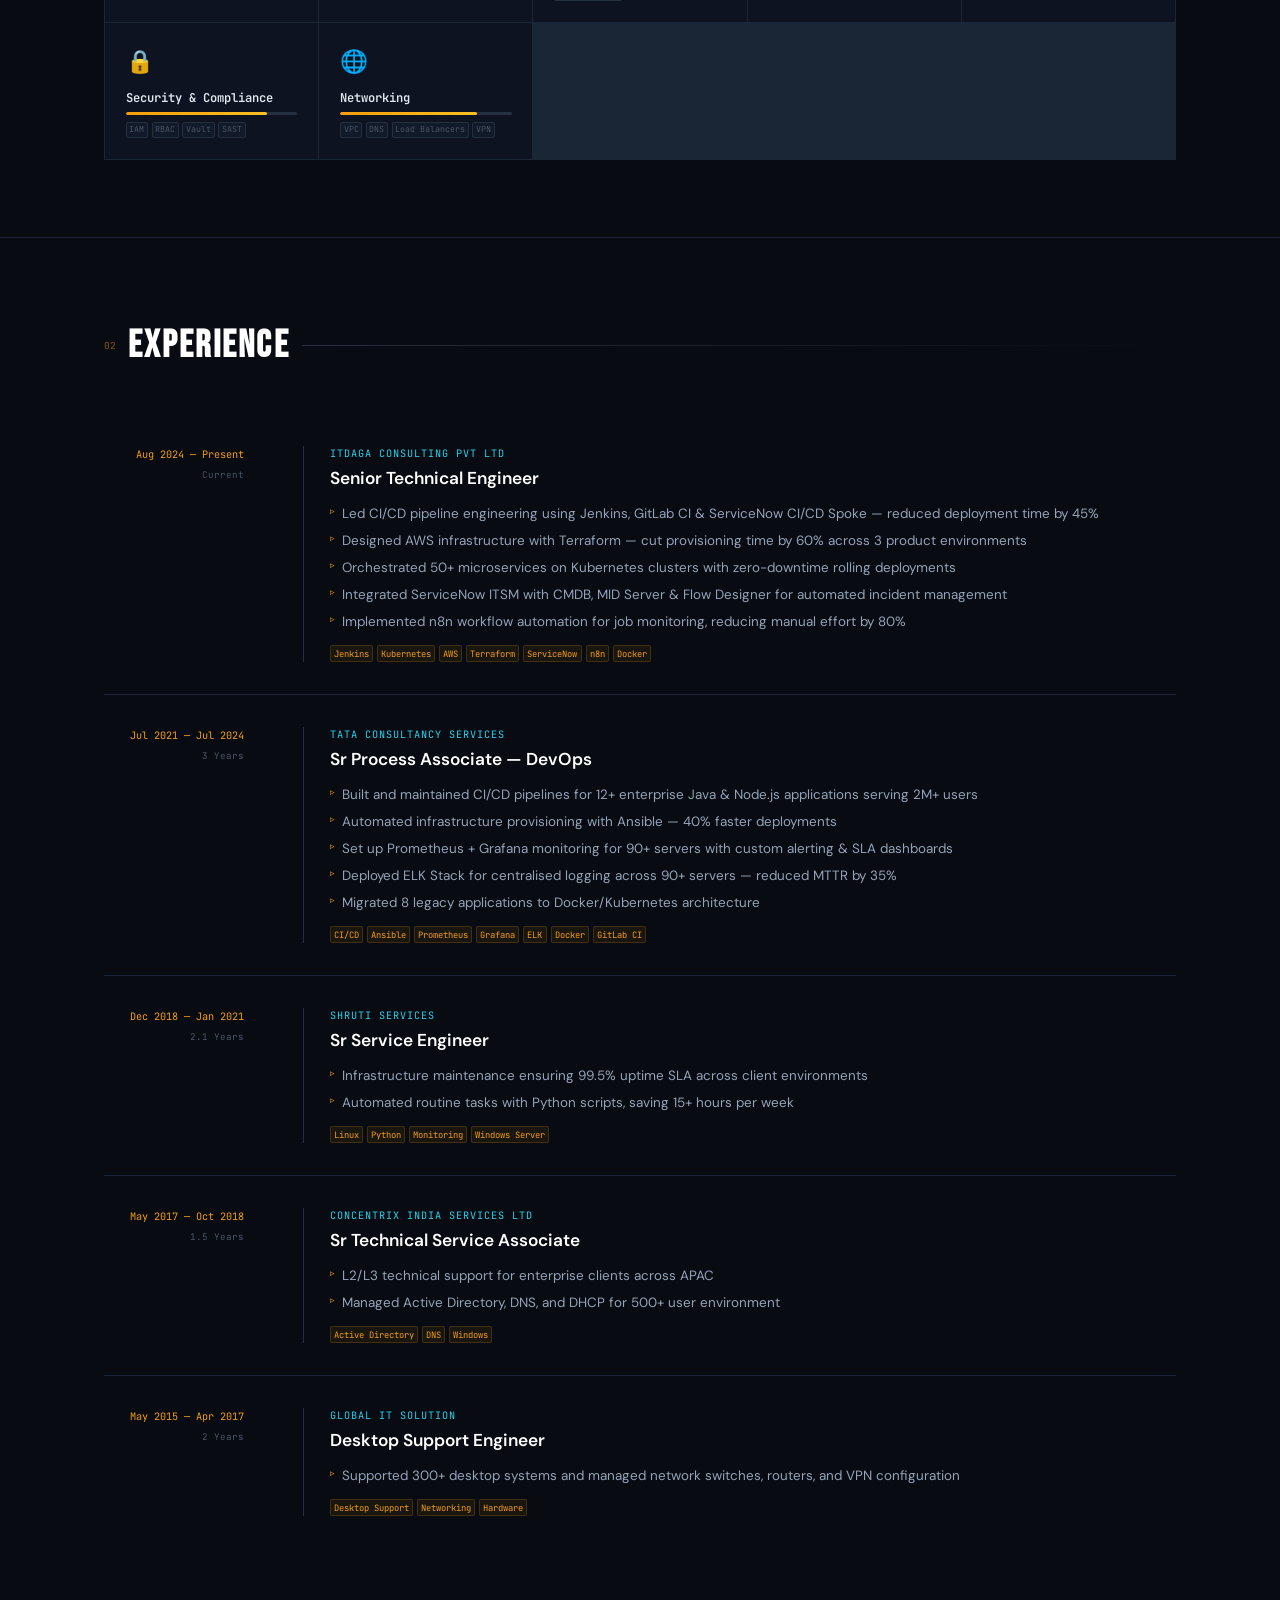
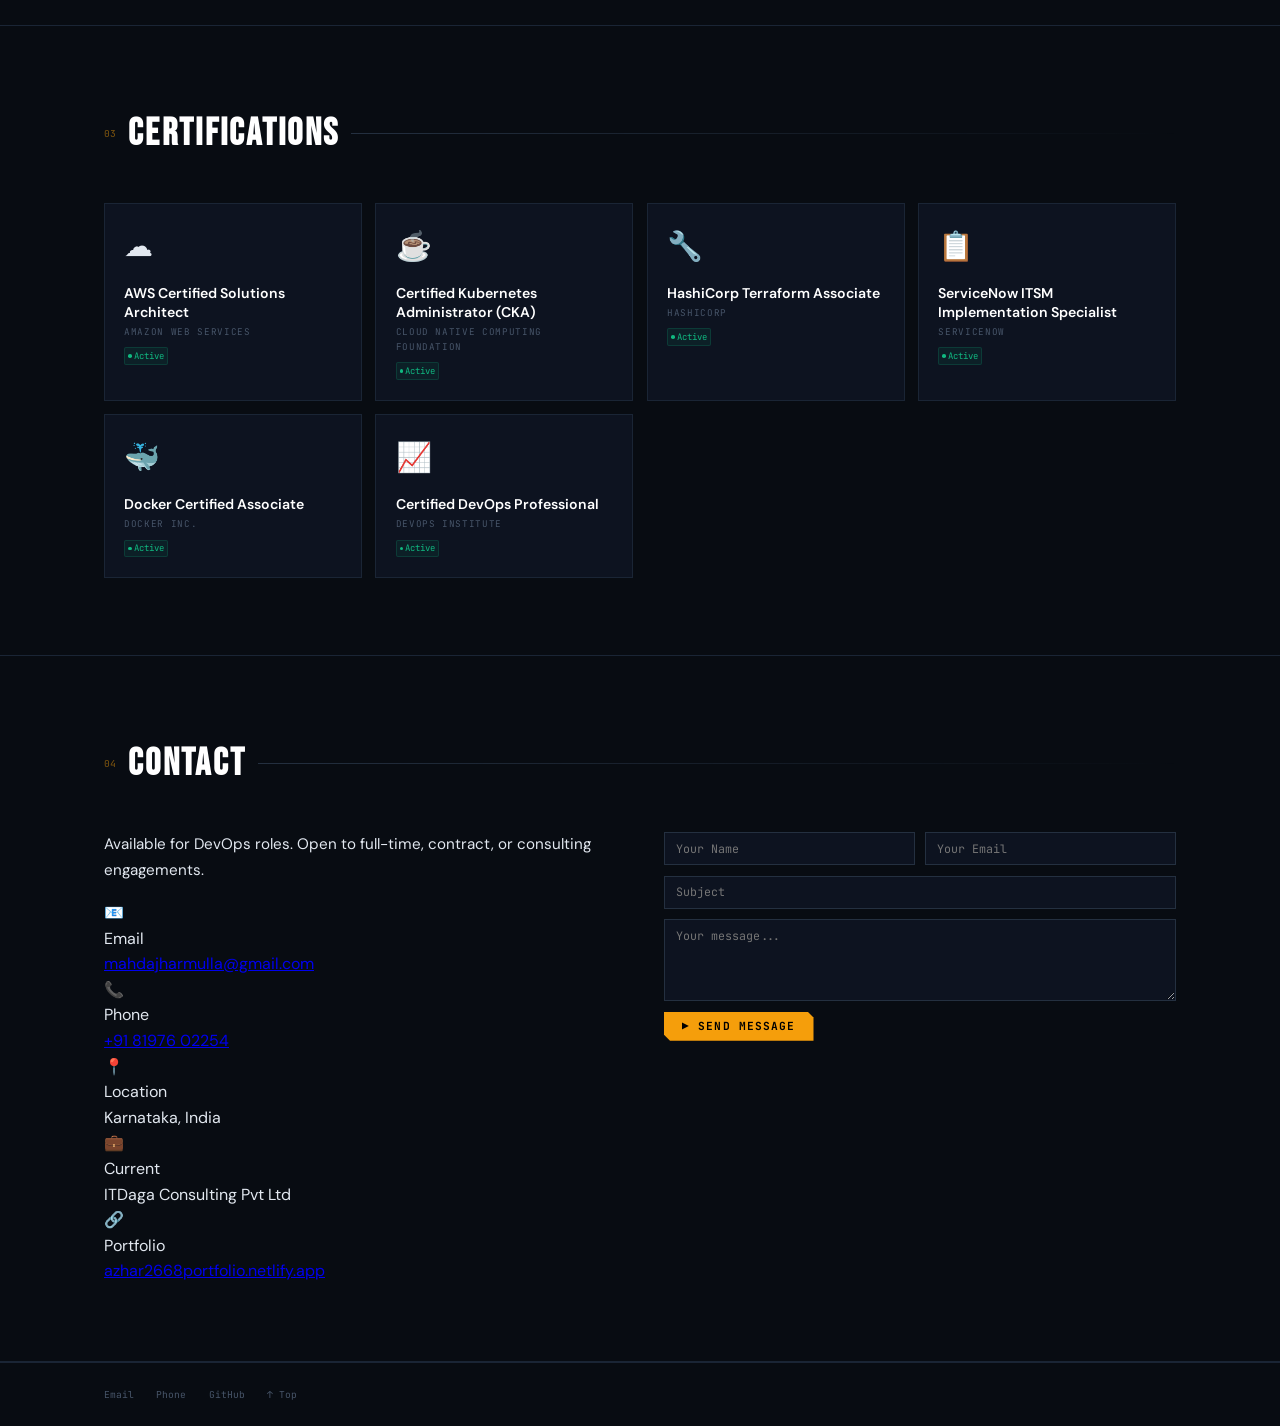
==== commit f48702c1: "new" ====
--- a/portfolio-deploy/index.html
+++ b/portfolio-deploy/index.html
@@ -3,7 +3,7 @@
 <head>
 <meta charset="UTF-8">
 <meta name="viewport" content="width=device-width, initial-scale=1.0">
-<title>Mahamadajharuddin Mulla — Senior DevOps Engineer</title>
+<title>Mahamadajharuddin Mulla —DevOps Engineer</title>
 <link href="https://fonts.googleapis.com/css2?family=Bebas+Neue&family=DM+Sans:wght@400;500;600&family=JetBrains+Mono:wght@400;600&display=swap" rel="stylesheet">
 <style>
 
@@ -857,7 +857,6 @@
 <footer>
   <div class="wrap">
     <div class="footer-inner">
-      <div class="foot-copy">© 2026 <b>Mahamadajharuddin Mulla</b> · Senior DevOps Engineer · Karnataka, India</div>
       <div class="foot-links">
         <a href="mailto:mahdajharmulla@gmail.com">Email</a>
         <a href="tel:+918197602254">Phone</a>
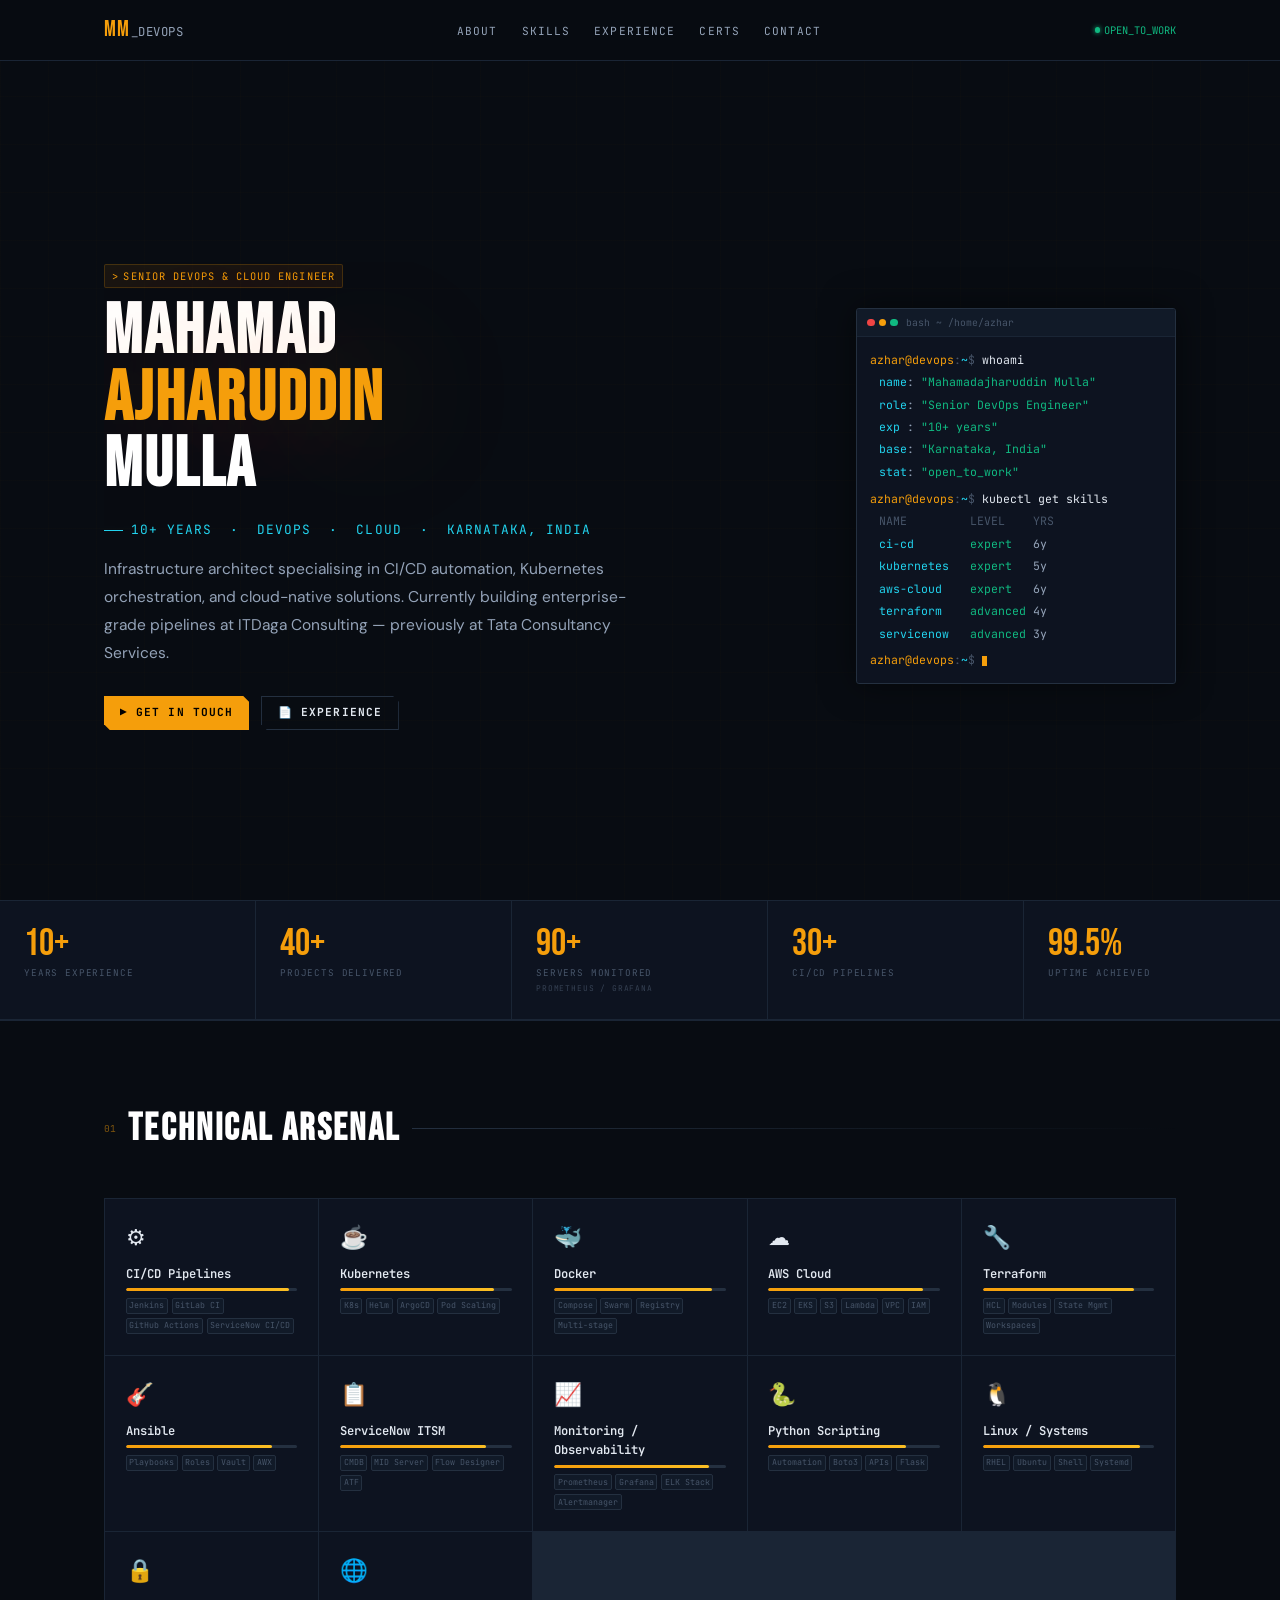
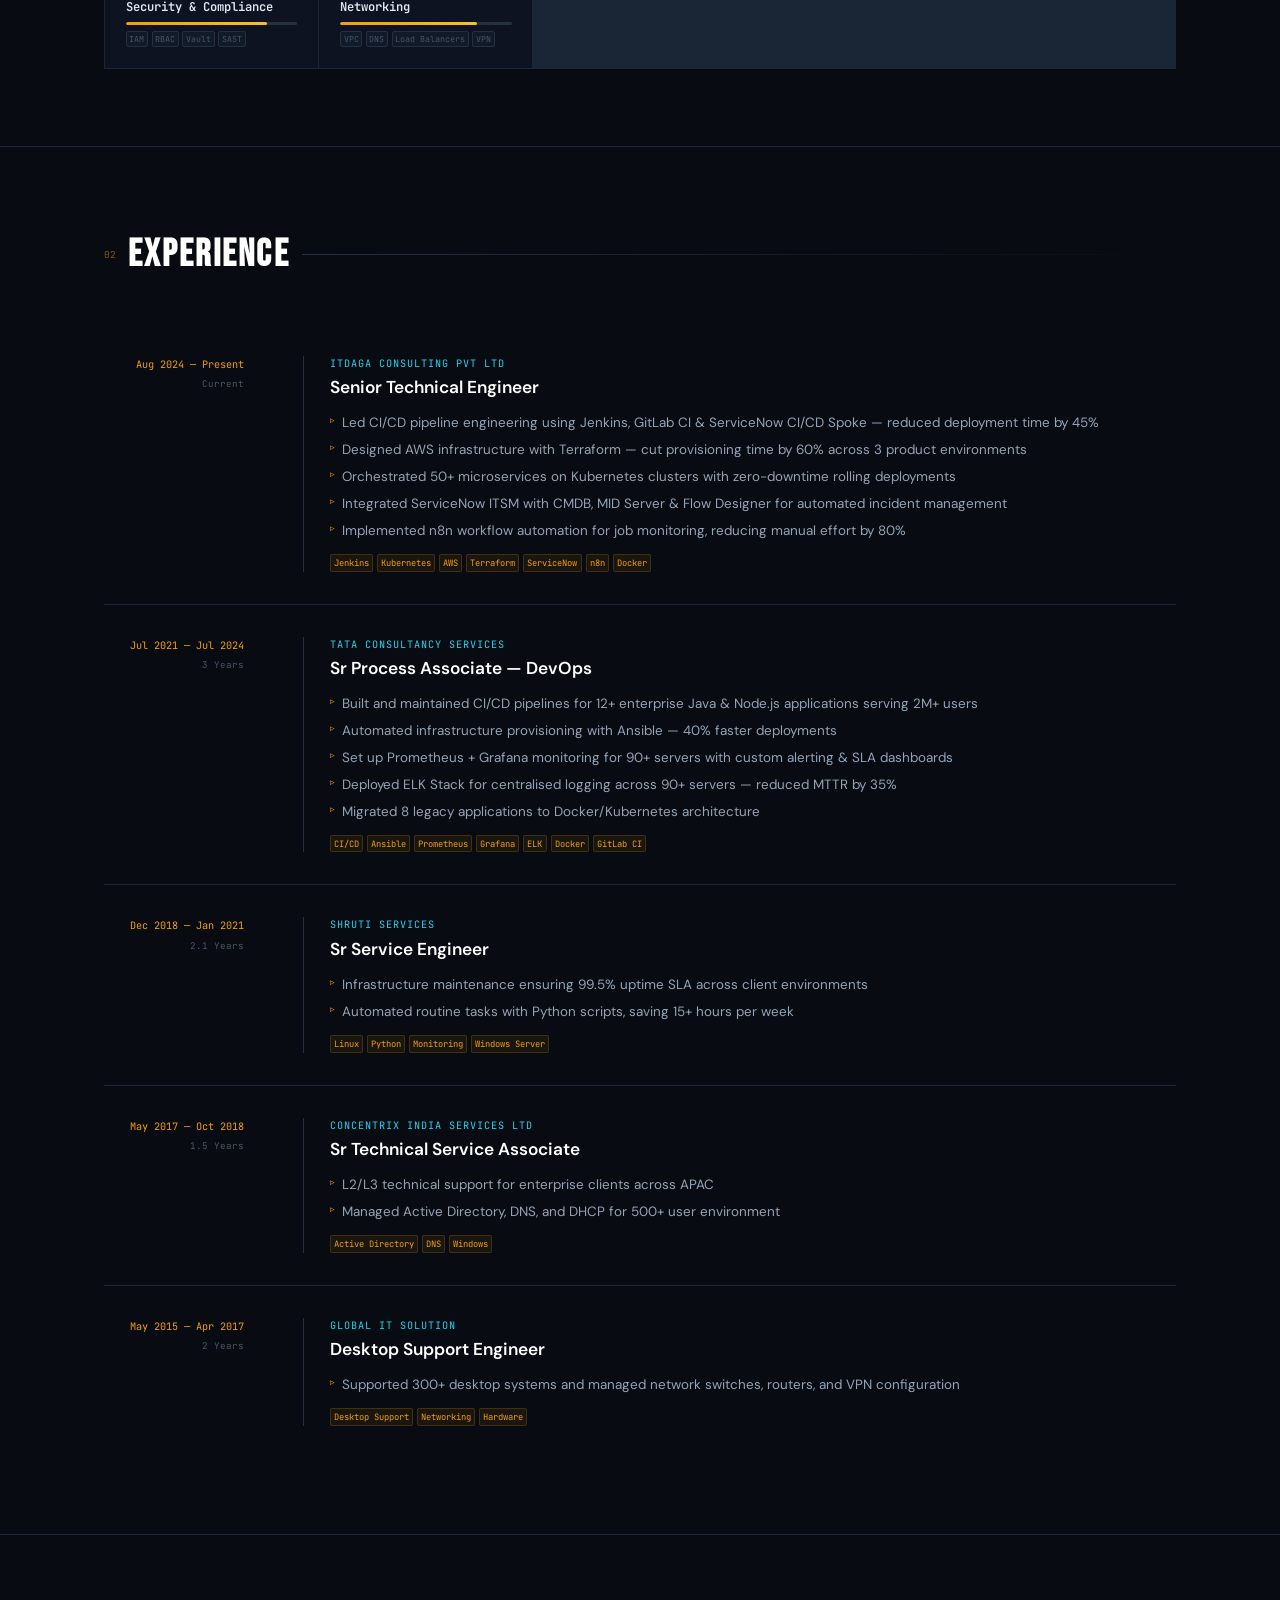
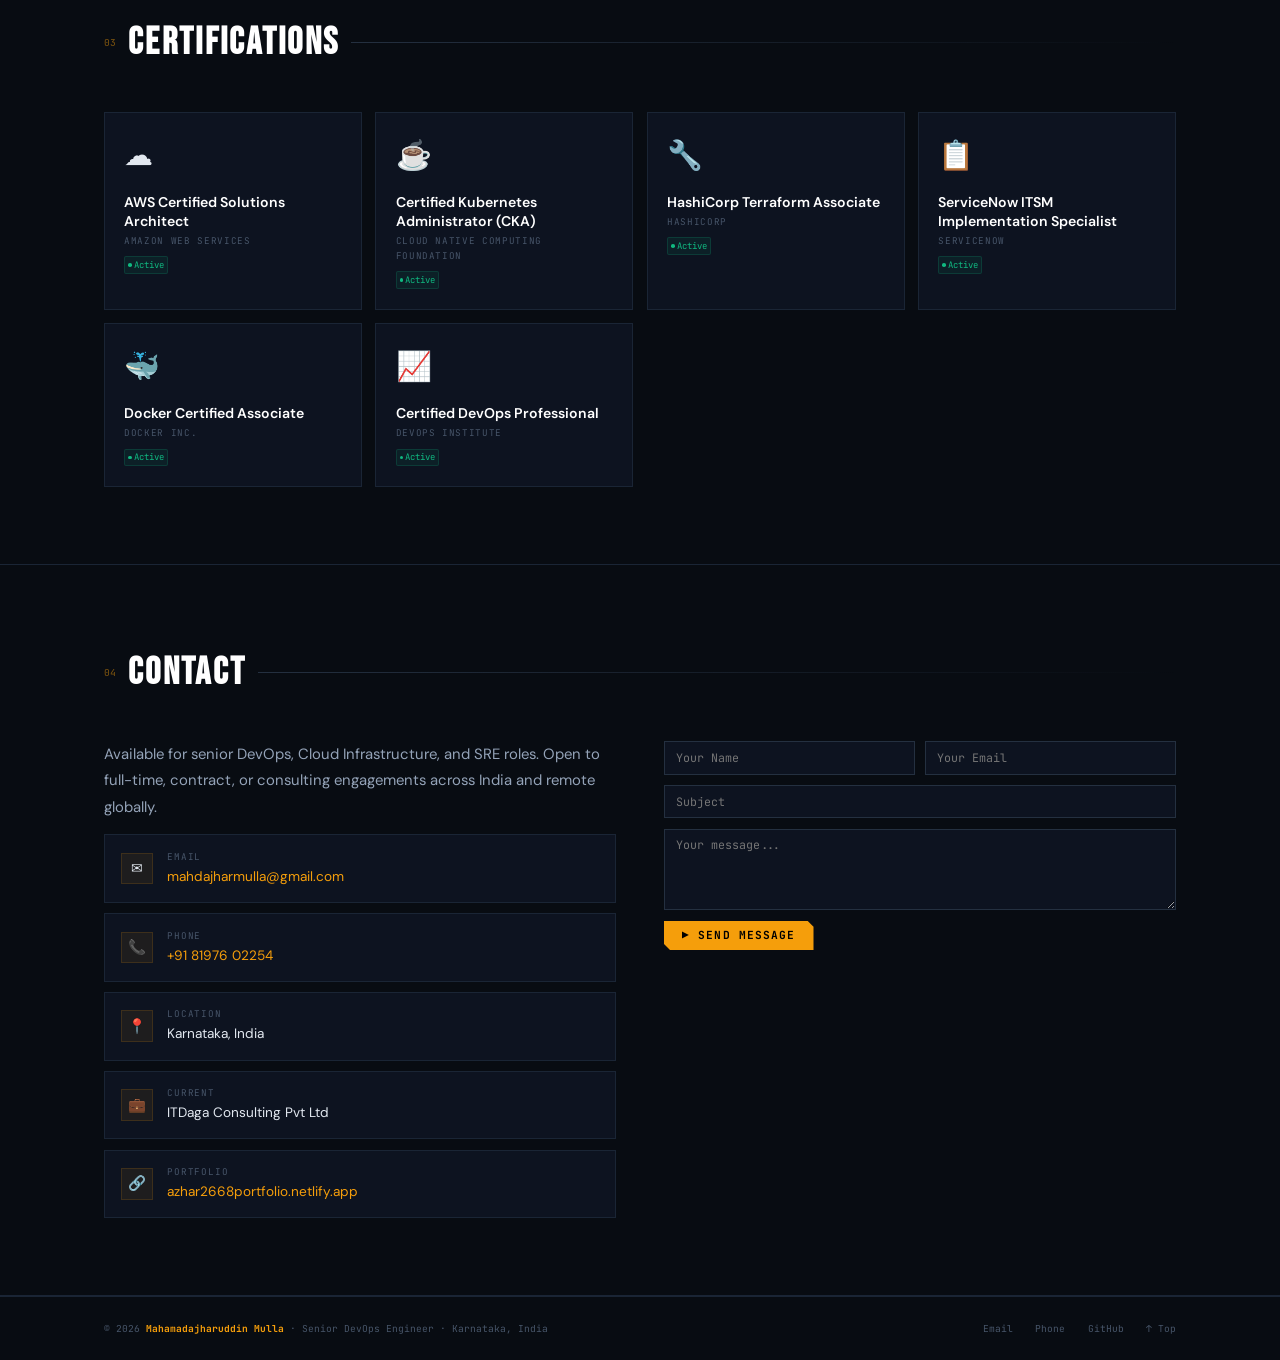
==== commit 34b79b03: "Add files via upload" ====
--- a/portfolio-deploy/index.html
+++ b/portfolio-deploy/index.html
@@ -3,7 +3,7 @@
 <head>
 <meta charset="UTF-8">
 <meta name="viewport" content="width=device-width, initial-scale=1.0">
-<title>Mahamadajharuddin Mulla —DevOps Engineer</title>
+<title>Mahamadajharuddin Mulla — Senior DevOps Engineer</title>
 <link href="https://fonts.googleapis.com/css2?family=Bebas+Neue&family=DM+Sans:wght@400;500;600&family=JetBrains+Mono:wght@400;600&display=swap" rel="stylesheet">
 <style>
 
@@ -37,7 +37,7 @@
 
 /* ─── RESET ─── */
 *, *::before, *::after { margin:0; padding:0; box-sizing:border-box; }
-html { scroll-behavior:smooth; }
+html { scroll-behavior:smooth; overflow-x:hidden; }
 body {
   background: var(--bg);
   color: var(--white);
@@ -45,9 +45,15 @@
   font-size: 16px;          /* base — zoom changes this */
   line-height: 1.6;
   overflow-x: hidden;
-  width: 100%;
-}
-
+  max-width: 100vw;
+}
+
+
+/* ─── OVERFLOW CONTAINMENT ─── */
+*, *::before, *::after { max-width: 100%; }
+img, video, canvas, svg { max-width: 100%; height: auto; }
+.hero-grid > * { min-width: 0; overflow: hidden; }
+.wrap { overflow: hidden; }
 /* ─── GRID TEXTURE ─── */
 body::before {
   content: '';
@@ -63,9 +69,11 @@
 /* ─── WRAPPER ─── */
 /* Everything lives inside .wrap — max 72em wide, centered, fluid padding */
 .wrap {
-  width: min(72em, 100%);
+  width: 100%;
+  max-width: min(72em, 100%);
   margin-inline: auto;
   padding-inline: clamp(1rem, 5%, 2.5rem);
+  box-sizing: border-box;
 }
 
 /* ─── NAV ─── */
@@ -80,16 +88,18 @@
   display: flex;
   align-items: center;
   justify-content: space-between;
-  gap: 1em;
+  gap: .75em;
   padding-block: .75em;
+  min-width: 0;
 }
 .logo {
   font-family: var(--display);
-  font-size: clamp(1rem, 2.5vw, 1.4rem);
+  font-size: clamp(.9rem, 2vw, 1.4rem);
   letter-spacing: .06em;
   color: var(--gold);
   white-space: nowrap;
   flex-shrink: 0;
+  min-width: 0;
 }
 .logo em {
   font-style: normal;
@@ -187,11 +197,12 @@
   display: flex; align-items: center;
   padding-top: 4em;
   padding-bottom: 2em;
+  overflow: hidden;
 }
 .hero-grid {
   display: grid;
-  grid-template-columns: 1fr min(22em, 38%);
-  gap: clamp(2em, 5%, 3.5em);
+  grid-template-columns: minmax(0, 1fr) minmax(0, min(20em, 36%));
+  gap: clamp(1.5em, 4%, 3em);
   align-items: center;
   width: 100%;
 }
@@ -210,11 +221,15 @@
 .badge::before { content: '> '; }
 h1.name {
   font-family: var(--display);
-  font-size: clamp(2.5rem, 9vw, 6rem);
-  line-height: .92;
-  letter-spacing: .04em;
+  font-size: clamp(1.8rem, 5.5vw, 4.5rem);
+  line-height: .95;
+  letter-spacing: .03em;
   color: #fff;
   margin-bottom: .3em;
+  word-break: break-word;
+  overflow-wrap: anywhere;
+  max-width: 100%;
+  hyphens: manual;
 }
 h1.name .accent { color: var(--gold); text-shadow: 0 0 2em rgba(245,158,11,.4); }
 .tagline {
@@ -568,7 +583,13 @@
   .nav-links { display: none; }
   .status    { display: none; }
   .burger    { display: flex; }
-  .hero-grid { grid-template-columns: 1fr; }
+  .hero-grid {
+  display: grid;
+  grid-template-columns: minmax(0, 1fr) minmax(0, min(20em, 36%));
+  gap: clamp(1.5em, 4%, 3em);
+  align-items: center;
+  width: 100%;
+}
   .terminal  { display: none; }
 }
 
@@ -621,7 +642,7 @@
   <div class="wrap">
     <div class="hero-grid">
       <div>
-        <div class="badge">DevOps &amp; Cloud Engineer</div>
+        <div class="badge">Senior DevOps &amp; Cloud Engineer</div>
         <h1 class="name">MAHAMAD<br><span class="accent">AJHARUDDIN</span><br>MULLA</h1>
         <div class="tagline">10+ Years &nbsp;·&nbsp; DevOps &nbsp;·&nbsp; Cloud &nbsp;·&nbsp; Karnataka, India</div>
         <p class="hero-desc">Infrastructure architect specialising in CI/CD automation, Kubernetes orchestration, and cloud-native solutions. Currently building enterprise-grade pipelines at ITDaga Consulting — previously at Tata Consultancy Services.</p>
@@ -630,30 +651,29 @@
           <a href="#exp"     class="btn-b">&#128196; Experience</a>
         </div>
       </div>
-    </div>
-    <!-- TERMINAL -->
-    <div class="terminal">
-      <div class="term-bar">
-        <div class="term-dot" style="background:#ef4444"></div>
-        <div class="term-dot" style="background:#f59e0b"></div>
-        <div class="term-dot" style="background:#10b981"></div>
-        <div class="term-title">bash ~ /home/azhar</div>
-      </div>
-      <div class="term-body">
-        <div><span class="t-prompt">azhar@devops</span><span class="t-comment">:</span><span class="t-key">~</span><span class="t-comment">$</span> <span class="t-cmd">whoami --verbose</span></div>
-        <div class="t-out"><span class="t-key">name</span>: <span class="t-val">"Mahamadajharuddin Mulla"</span></div>
-        <div class="t-out"><span class="t-key">role</span>: <span class="t-val">"DevOps Engineer"</span></div>
-        <div class="t-out"><span class="t-key">location</span>: <span class="t-val">"Karnataka, India"</span></div>
-        <div class="t-out"><span class="t-key">experience</span>: <span class="t-val">"10+ years"</span></div>
-        <div class="t-out"><span class="t-key">status</span>: <span class="t-val" style="color:var(--green)">"open_to_opportunities"</span></div>
-        <div style="margin-top:.5rem"><span class="t-prompt">azhar@devops</span><span class="t-comment">:</span><span class="t-key">~</span><span class="t-comment">$</span> <span class="t-cmd">kubectl get expertise</span></div>
-        <div class="t-out"><span class="t-comment">NAME&nbsp;&nbsp;&nbsp;&nbsp;&nbsp;&nbsp;&nbsp;&nbsp;&nbsp;&nbsp;&nbsp;&nbsp;LEVEL&nbsp;&nbsp;&nbsp;&nbsp;AGE</span></div>
-        <div class="t-out"><span class="t-key">ci-cd-pipelines&nbsp;</span><span class="t-val">expert&nbsp;&nbsp;&nbsp;</span><span>6y</span></div>
-        <div class="t-out"><span class="t-key">kubernetes&nbsp;&nbsp;&nbsp;&nbsp;&nbsp;&nbsp;</span><span class="t-val">expert&nbsp;&nbsp;&nbsp;</span><span>5y</span></div>
-        <div class="t-out"><span class="t-key">aws-cloud&nbsp;&nbsp;&nbsp;&nbsp;&nbsp;&nbsp;&nbsp;</span><span class="t-val">expert&nbsp;&nbsp;&nbsp;</span><span>6y</span></div>
-        <div class="t-out"><span class="t-key">terraform&nbsp;&nbsp;&nbsp;&nbsp;&nbsp;&nbsp;&nbsp;</span><span class="t-val">advanced&nbsp;</span><span>4y</span></div>
-        <div class="t-out"><span class="t-key">servicenow&nbsp;&nbsp;&nbsp;&nbsp;&nbsp;&nbsp;</span><span class="t-val">advanced&nbsp;</span><span>3y</span></div>
-        <div style="margin-top:.5rem"><span class="t-prompt">azhar@devops</span><span class="t-comment">:</span><span class="t-key">~</span><span class="t-comment">$</span> <span class="t-cursor"></span></div>
+      <div class="terminal">
+        <div class="t-bar">
+          <div class="dot" style="background:#ef4444"></div>
+          <div class="dot" style="background:#f59e0b"></div>
+          <div class="dot" style="background:#10b981"></div>
+          <div class="t-title">bash ~ /home/azhar</div>
+        </div>
+        <div class="t-body">
+          <span class="row"><span class="p">azhar@devops</span><span class="c">:</span><span class="k">~</span><span class="c">$</span> <span>whoami</span></span>
+          <span class="out"><span class="k">name</span>: <span class="v">"Mahamadajharuddin Mulla"</span></span>
+          <span class="out"><span class="k">role</span>: <span class="v">"Senior DevOps Engineer"</span></span>
+          <span class="out"><span class="k">exp </span>: <span class="v">"10+ years"</span></span>
+          <span class="out"><span class="k">base</span>: <span class="v">"Karnataka, India"</span></span>
+          <span class="out"><span class="k">stat</span>: <span class="v" style="color:var(--green)">"open_to_work"</span></span>
+          <span class="row" style="margin-top:.4em"><span class="p">azhar@devops</span><span class="c">:</span><span class="k">~</span><span class="c">$</span> <span>kubectl get skills</span></span>
+          <span class="out"><span class="c">NAME&nbsp;&nbsp;&nbsp;&nbsp;&nbsp;&nbsp;&nbsp;&nbsp;&nbsp;LEVEL&nbsp;&nbsp;&nbsp;&nbsp;YRS</span></span>
+          <span class="out"><span class="k">ci-cd&nbsp;&nbsp;&nbsp;&nbsp;&nbsp;&nbsp;&nbsp;&nbsp;</span><span class="v">expert&nbsp;&nbsp;&nbsp;</span>6y</span>
+          <span class="out"><span class="k">kubernetes&nbsp;&nbsp;&nbsp;</span><span class="v">expert&nbsp;&nbsp;&nbsp;</span>5y</span>
+          <span class="out"><span class="k">aws-cloud&nbsp;&nbsp;&nbsp;&nbsp;</span><span class="v">expert&nbsp;&nbsp;&nbsp;</span>6y</span>
+          <span class="out"><span class="k">terraform&nbsp;&nbsp;&nbsp;&nbsp;</span><span class="v">advanced&nbsp;</span>4y</span>
+          <span class="out"><span class="k">servicenow&nbsp;&nbsp;&nbsp;</span><span class="v">advanced&nbsp;</span>3y</span>
+          <span class="row" style="margin-top:.35em"><span class="p">azhar@devops</span><span class="c">:</span><span class="k">~</span><span class="c">$</span> <span class="cur"></span></span>
+        </div>
       </div>
     </div>
   </div>
@@ -813,29 +833,14 @@
       <div class="sec-line"></div>
     </div>
     <div class="contact-grid">
-      <div class="contact-info reveal-l">
-        <p style="font-size:.95rem;color:var(--tx2);line-height:1.7;margin-bottom:1rem;">
-          Available for DevOps roles. Open to full-time, contract, or consulting engagements.
-        </p>
-        <div class="ci-item">
-          <div class="ci-icon">&#128231;</div>
-          <div><div class="ci-lbl">Email</div><div class="ci-val"><a href="mailto:mahdajharmulla@gmail.com">mahdajharmulla&#64;gmail.com</a></div></div>
-        </div>
-        <div class="ci-item">
-          <div class="ci-icon">&#128222;</div>
-          <div><div class="ci-lbl">Phone</div><div class="ci-val"><a href="tel:+918197602254">+91 81976 02254</a></div></div>
-        </div>
-        <div class="ci-item">
-          <div class="ci-icon">&#128205;</div>
-          <div><div class="ci-lbl">Location</div><div class="ci-val">Karnataka, India</div></div>
-        </div>
-        <div class="ci-item">
-          <div class="ci-icon">&#128188;</div>
-          <div><div class="ci-lbl">Current</div><div class="ci-val">ITDaga Consulting Pvt Ltd</div></div>
-        </div>
-        <div class="ci-item">
-          <div class="ci-icon">&#128279;</div>
-          <div><div class="ci-lbl">Portfolio</div><div class="ci-val"><a href="https://azhar2668portfolio.netlify.app" target="_blank">azhar2668portfolio.netlify.app</a></div></div>
+      <div>
+        <p class="contact-intro">Available for senior DevOps, Cloud Infrastructure, and SRE roles. Open to full-time, contract, or consulting engagements across India and remote globally.</p>
+        <div class="contact-items">
+          <div class="c-item"><div class="c-icon">✉</div><div><div class="c-lbl">Email</div><div class="c-val"><a href="/cdn-cgi/l/email-protection#87eae6efe3e6edefe6f5eaf2ebebe6c7e0eae6eeeba9e4e8ea">mahdajharmulla&#64;gmail.com</a></div></div></div>
+          <div class="c-item"><div class="c-icon">📞</div><div><div class="c-lbl">Phone</div><div class="c-val"><a href="tel:+918197602254">+91 81976 02254</a></div></div></div>
+          <div class="c-item"><div class="c-icon">📍</div><div><div class="c-lbl">Location</div><div class="c-val">Karnataka, India</div></div></div>
+          <div class="c-item"><div class="c-icon">💼</div><div><div class="c-lbl">Current</div><div class="c-val">ITDaga Consulting Pvt Ltd</div></div></div>
+          <div class="c-item"><div class="c-icon">🔗</div><div><div class="c-lbl">Portfolio</div><div class="c-val"><a href="https://azhar2668portfolio.netlify.app" target="_blank">azhar2668portfolio.netlify.app</a></div></div></div>
         </div>
       </div>
       <div class="form">
@@ -857,8 +862,9 @@
 <footer>
   <div class="wrap">
     <div class="footer-inner">
+      <div class="foot-copy">© 2026 <b>Mahamadajharuddin Mulla</b> · Senior DevOps Engineer · Karnataka, India</div>
       <div class="foot-links">
-        <a href="mailto:mahdajharmulla@gmail.com">Email</a>
+        <a href="/cdn-cgi/l/email-protection#523f333a3633383a33203f273e3e3312353f333b3e7c313d3f">Email</a>
         <a href="tel:+918197602254">Phone</a>
         <a href="https://github.com/azhar2668" target="_blank">GitHub</a>
         <a href="#about">↑ Top</a>
@@ -867,7 +873,7 @@
   </div>
 </footer>
 
-<script>
+<script data-cfasync="false" src="/cdn-cgi/scripts/5c5dd728/cloudflare-static/email-decode.min.js"></script><script>
 // Burger menu
 var burger = document.getElementById('burger');
 var mmenu  = document.getElementById('mmenu');
@@ -898,13 +904,4 @@
     var el = document.getElementById(c.id);
     if (!el) return;
     var v = 0, step = c.end / (1300 / 16);
-    var t = setInterval(function() {
-      v += step;
-      if (v >= c.end) { v = c.end; clearInterval(t); }
-      el.textContent = (c.dec ? v.toFixed(1) : Math.floor(v)) + c.suf;
-    }, 16);
-  });
-}, 250);
-</script>
-</body>
-</html>
+    var t = setInterval(functio
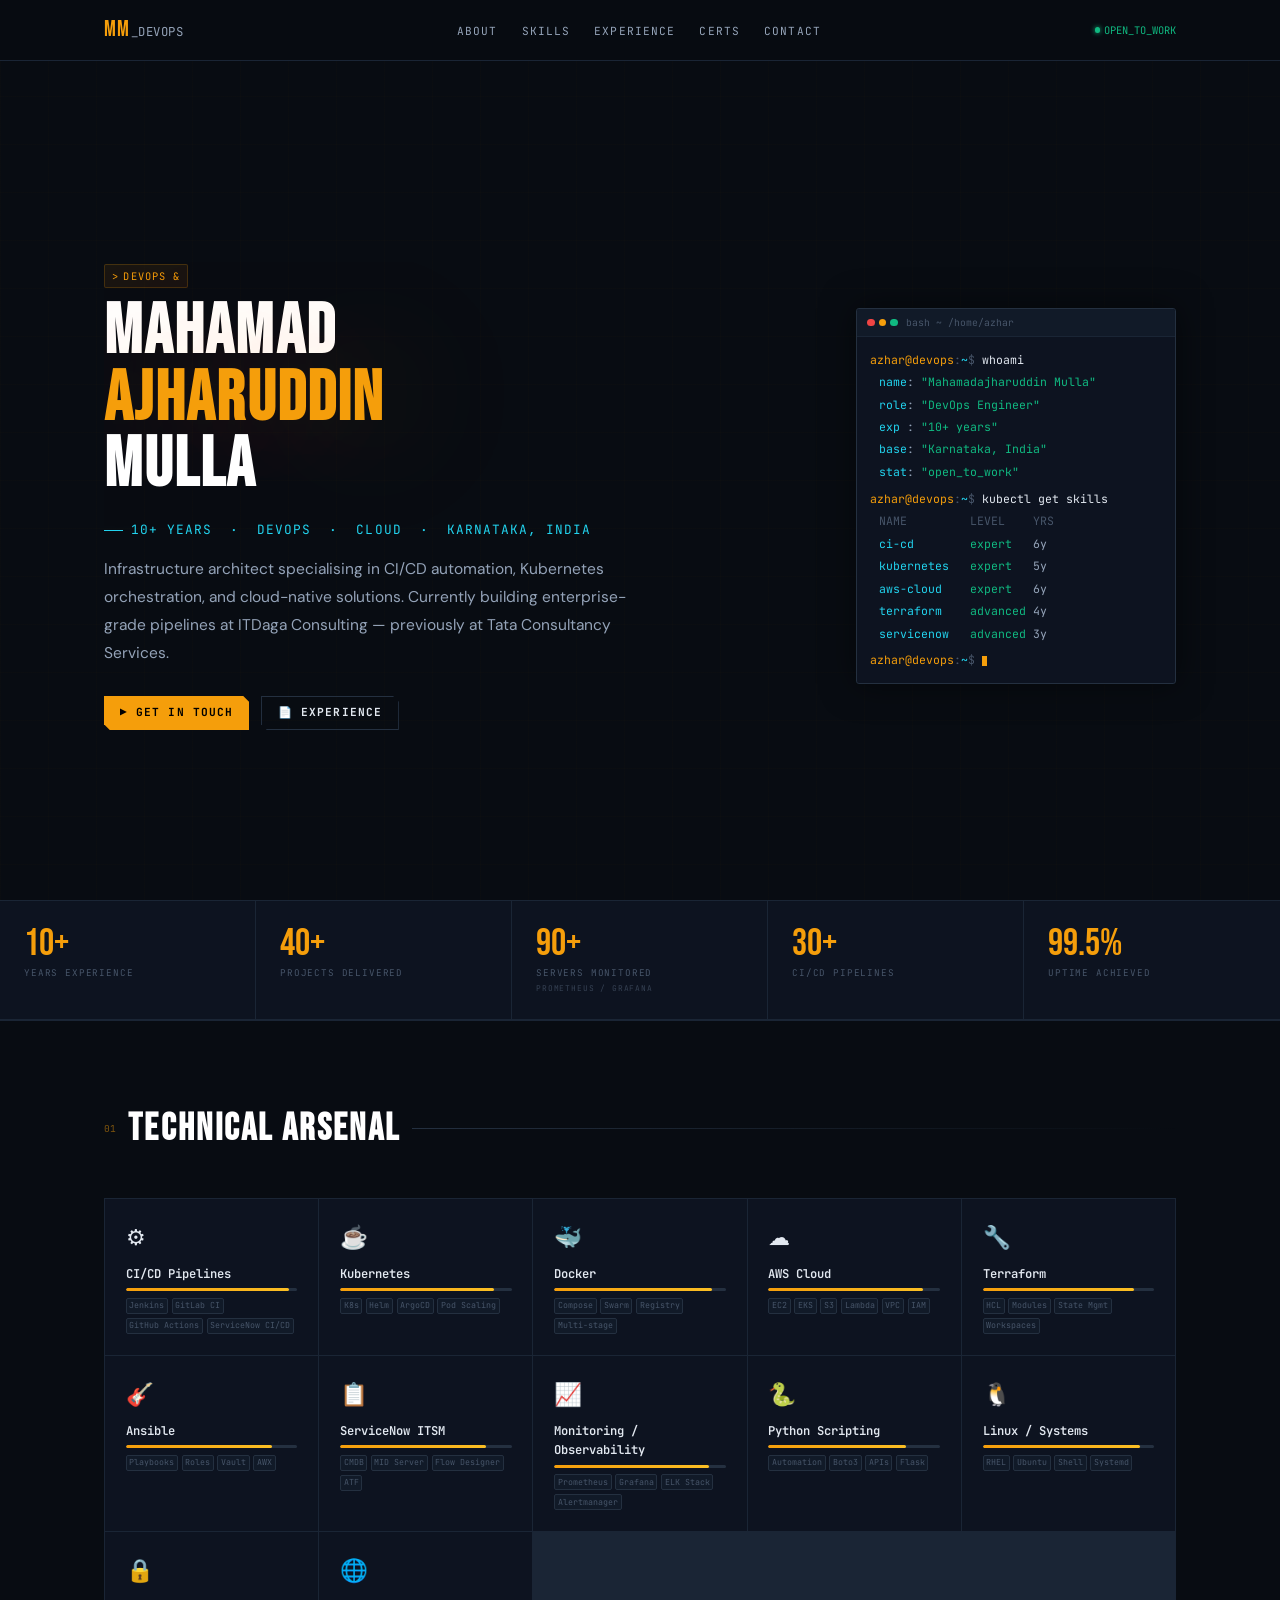
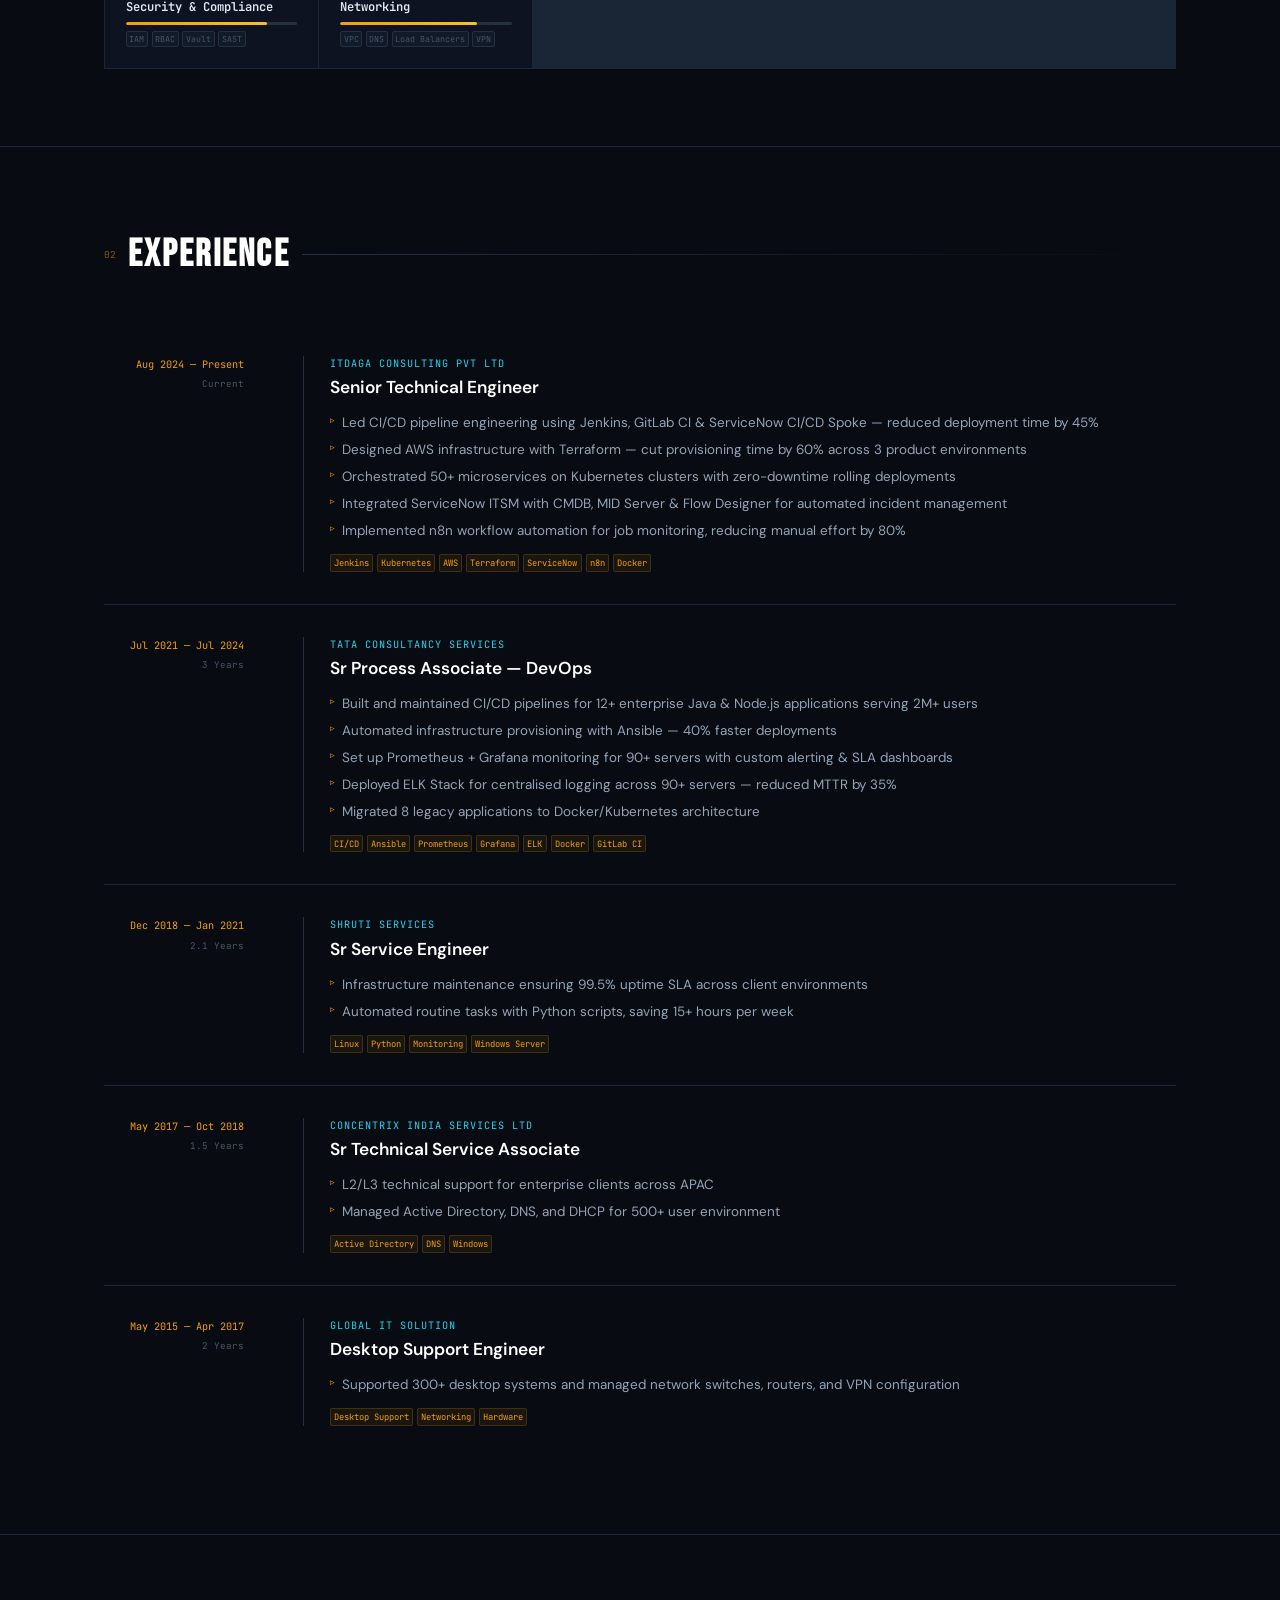
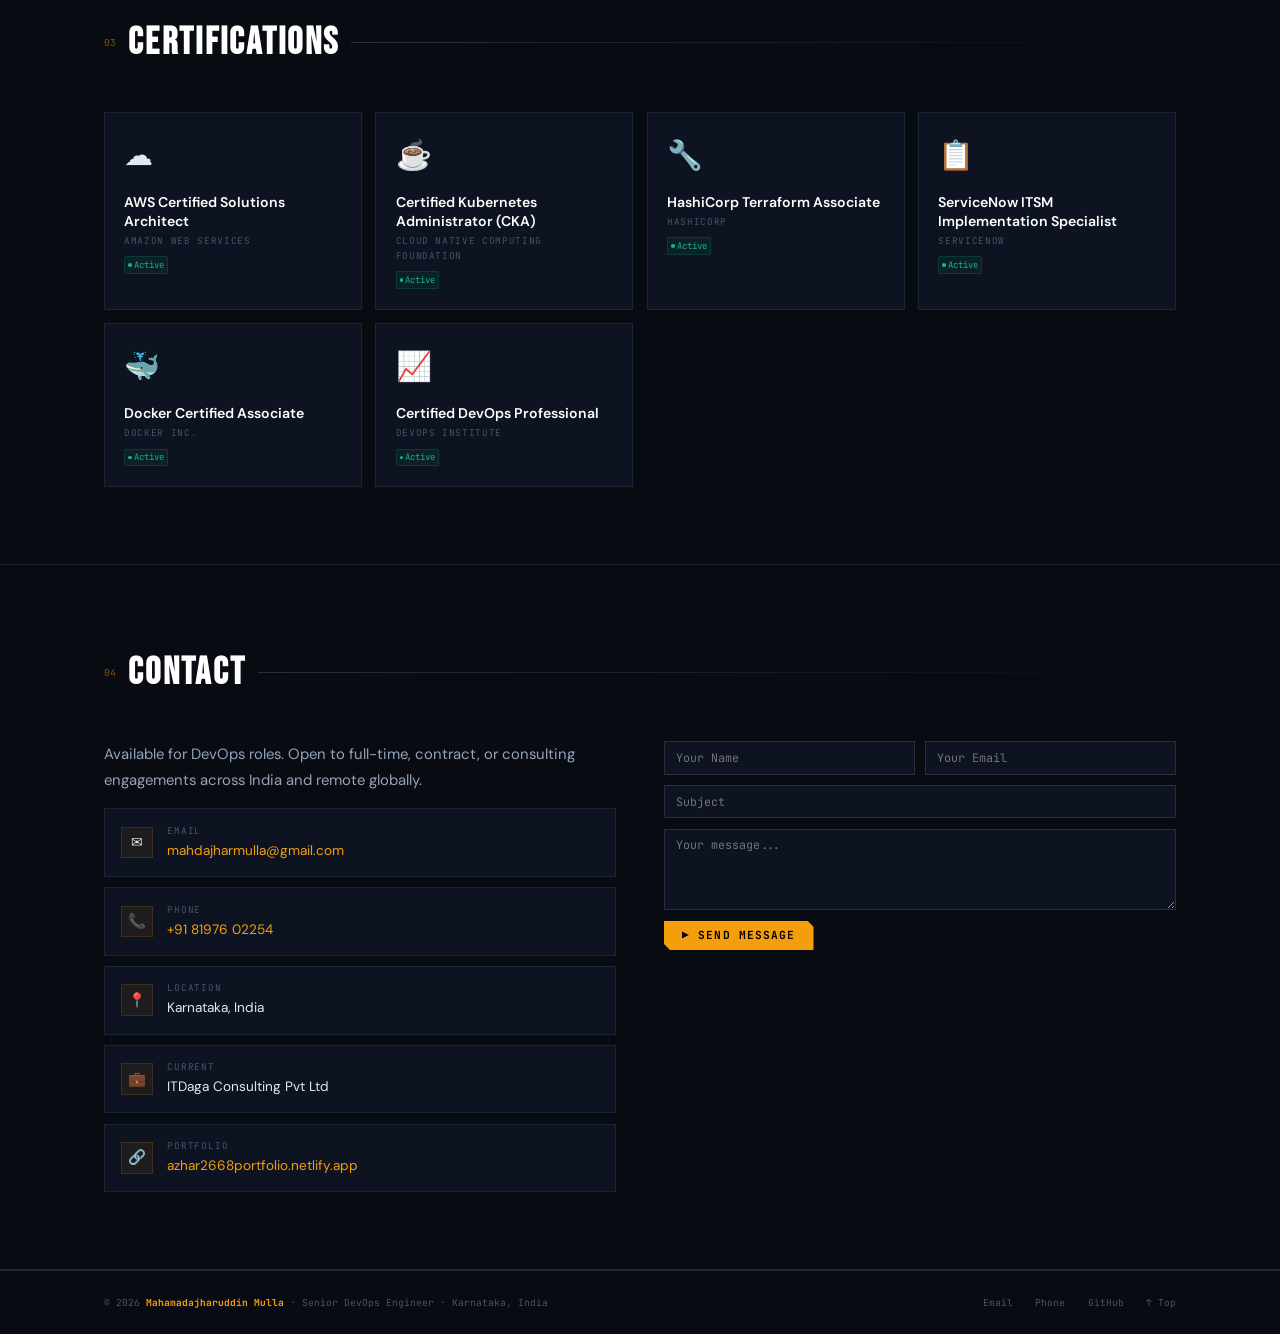
==== commit af686ffa: "aasda" ====
--- a/portfolio-deploy/index.html
+++ b/portfolio-deploy/index.html
@@ -642,7 +642,7 @@
   <div class="wrap">
     <div class="hero-grid">
       <div>
-        <div class="badge">Senior DevOps &amp; Cloud Engineer</div>
+        <div class="badge">DevOps &amp;</div>
         <h1 class="name">MAHAMAD<br><span class="accent">AJHARUDDIN</span><br>MULLA</h1>
         <div class="tagline">10+ Years &nbsp;·&nbsp; DevOps &nbsp;·&nbsp; Cloud &nbsp;·&nbsp; Karnataka, India</div>
         <p class="hero-desc">Infrastructure architect specialising in CI/CD automation, Kubernetes orchestration, and cloud-native solutions. Currently building enterprise-grade pipelines at ITDaga Consulting — previously at Tata Consultancy Services.</p>
@@ -661,7 +661,7 @@
         <div class="t-body">
           <span class="row"><span class="p">azhar@devops</span><span class="c">:</span><span class="k">~</span><span class="c">$</span> <span>whoami</span></span>
           <span class="out"><span class="k">name</span>: <span class="v">"Mahamadajharuddin Mulla"</span></span>
-          <span class="out"><span class="k">role</span>: <span class="v">"Senior DevOps Engineer"</span></span>
+          <span class="out"><span class="k">role</span>: <span class="v">"DevOps Engineer"</span></span>
           <span class="out"><span class="k">exp </span>: <span class="v">"10+ years"</span></span>
           <span class="out"><span class="k">base</span>: <span class="v">"Karnataka, India"</span></span>
           <span class="out"><span class="k">stat</span>: <span class="v" style="color:var(--green)">"open_to_work"</span></span>
@@ -834,7 +834,7 @@
     </div>
     <div class="contact-grid">
       <div>
-        <p class="contact-intro">Available for senior DevOps, Cloud Infrastructure, and SRE roles. Open to full-time, contract, or consulting engagements across India and remote globally.</p>
+        <p class="contact-intro">Available for DevOps roles. Open to full-time, contract, or consulting engagements across India and remote globally.</p>
         <div class="contact-items">
           <div class="c-item"><div class="c-icon">✉</div><div><div class="c-lbl">Email</div><div class="c-val"><a href="/cdn-cgi/l/email-protection#87eae6efe3e6edefe6f5eaf2ebebe6c7e0eae6eeeba9e4e8ea">mahdajharmulla&#64;gmail.com</a></div></div></div>
           <div class="c-item"><div class="c-icon">📞</div><div><div class="c-lbl">Phone</div><div class="c-val"><a href="tel:+918197602254">+91 81976 02254</a></div></div></div>
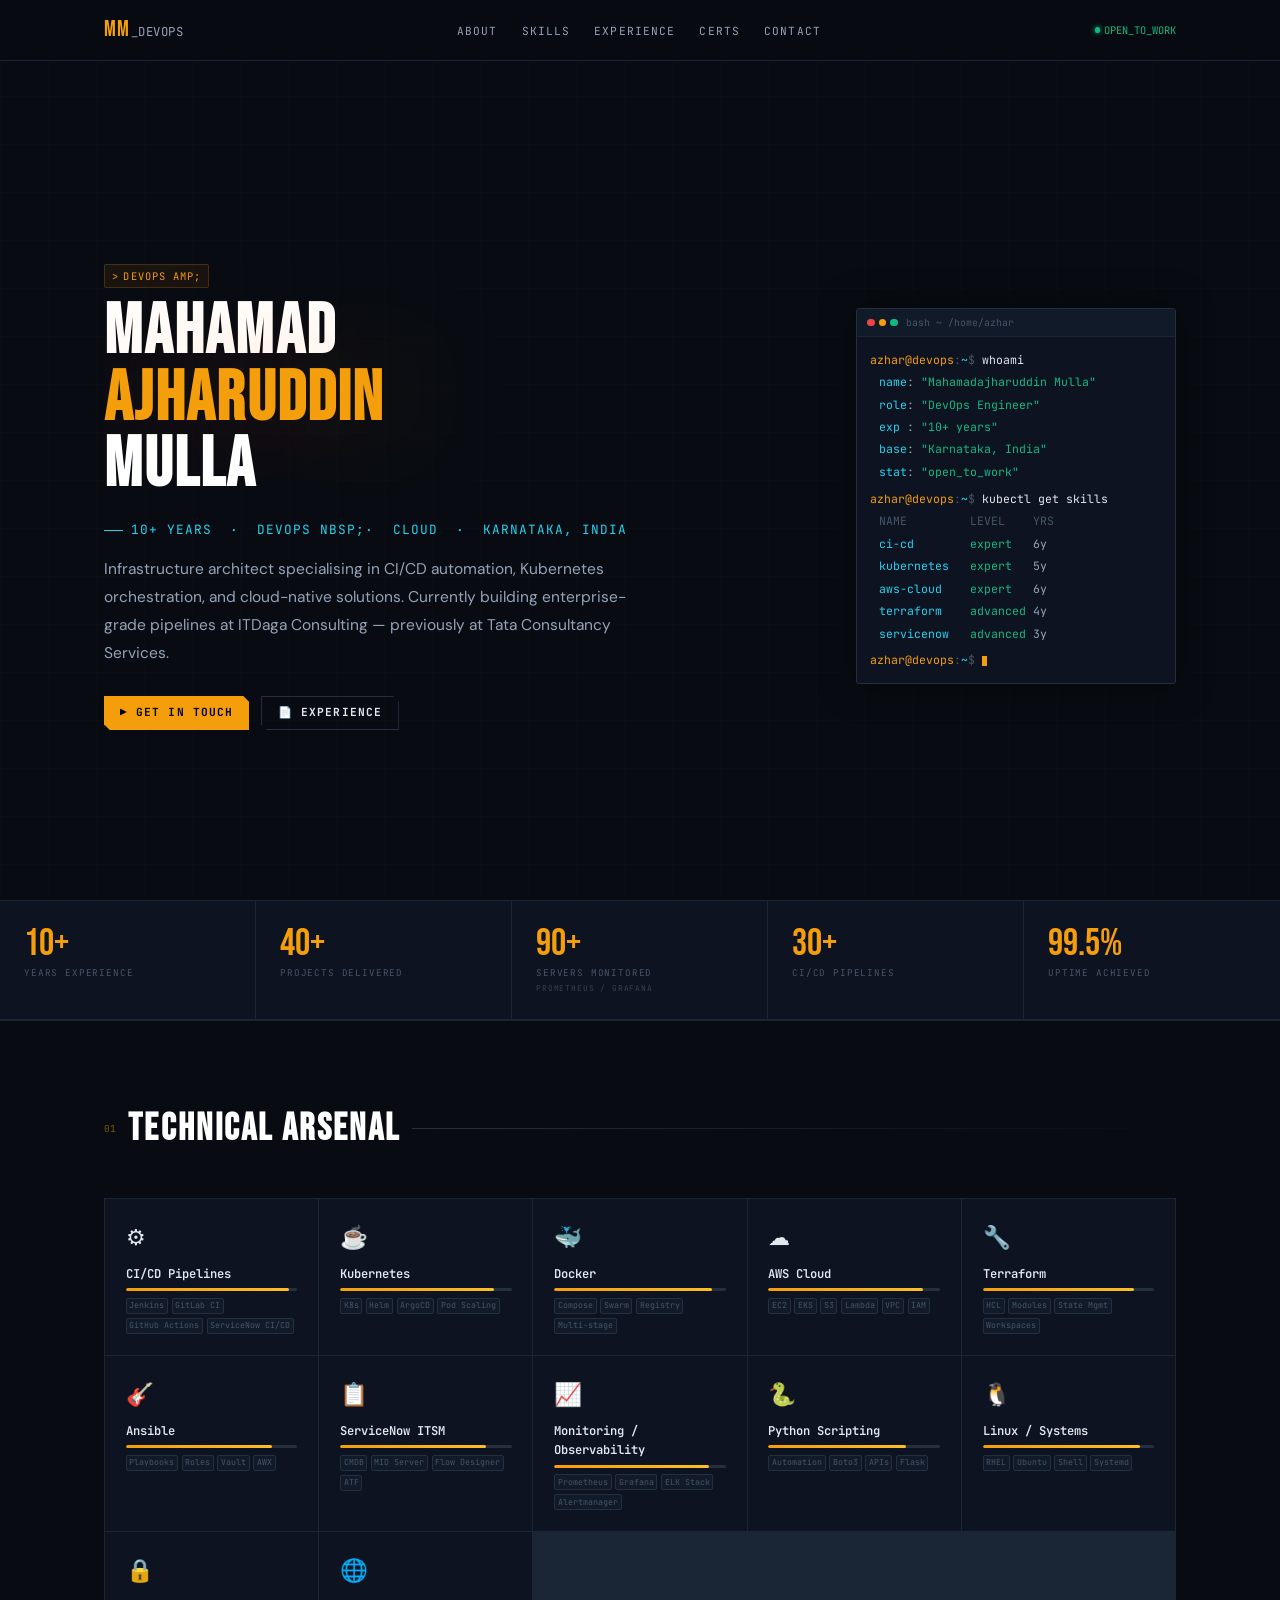
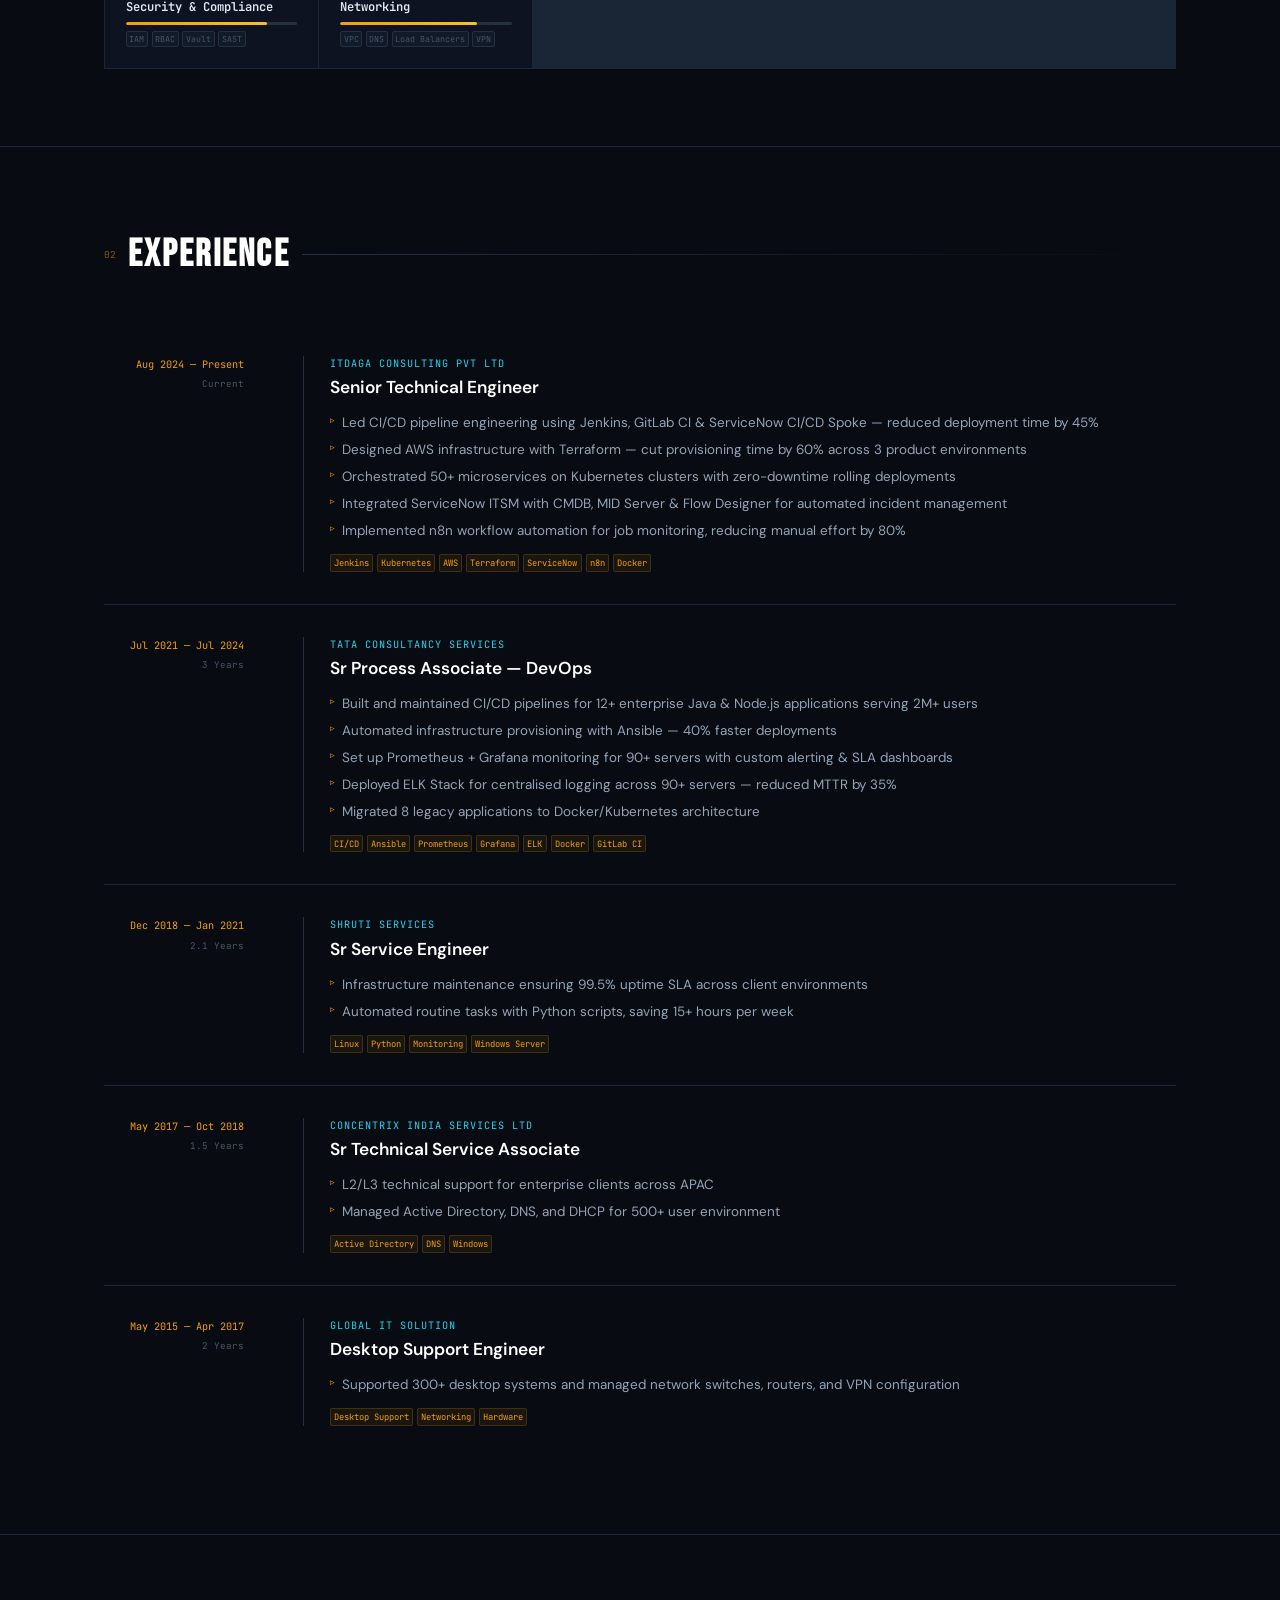
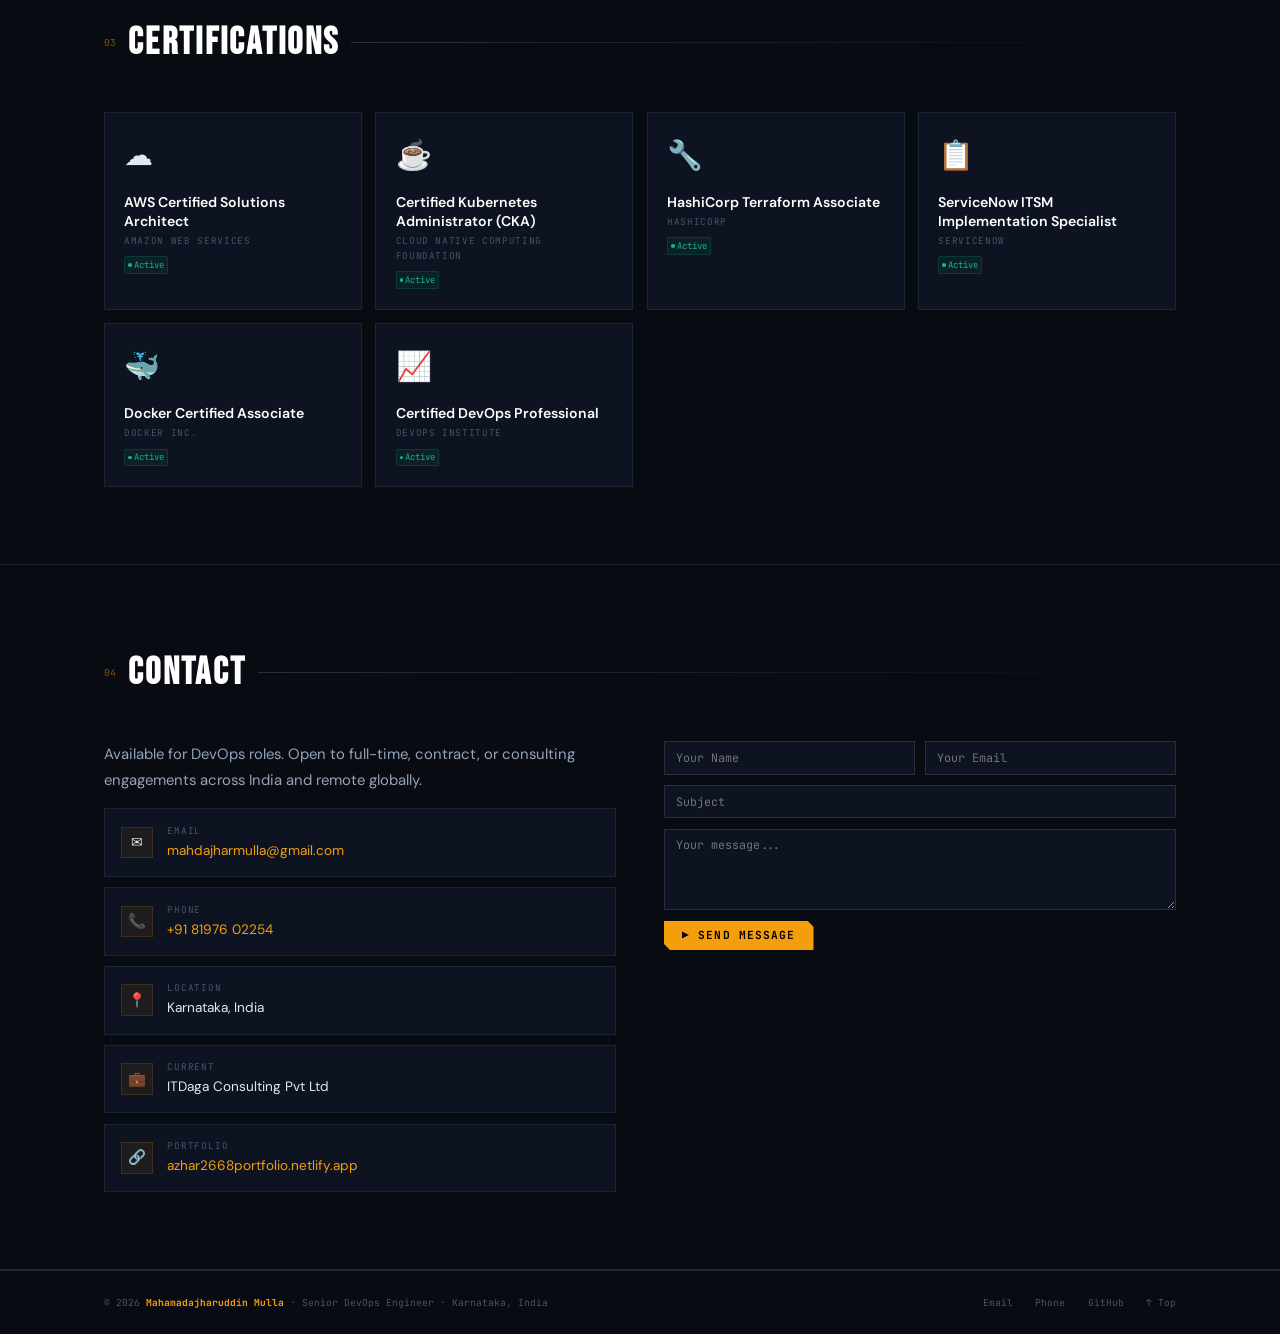
==== commit de0170b1: "later" ====
--- a/portfolio-deploy/index.html
+++ b/portfolio-deploy/index.html
@@ -642,9 +642,9 @@
   <div class="wrap">
     <div class="hero-grid">
       <div>
-        <div class="badge">DevOps &amp;</div>
+        <div class="badge">DevOps amp;</div>
         <h1 class="name">MAHAMAD<br><span class="accent">AJHARUDDIN</span><br>MULLA</h1>
-        <div class="tagline">10+ Years &nbsp;·&nbsp; DevOps &nbsp;·&nbsp; Cloud &nbsp;·&nbsp; Karnataka, India</div>
+        <div class="tagline">10+ Years &nbsp;·&nbsp; DevOps nbsp;·&nbsp; Cloud &nbsp;·&nbsp; Karnataka, India</div>
         <p class="hero-desc">Infrastructure architect specialising in CI/CD automation, Kubernetes orchestration, and cloud-native solutions. Currently building enterprise-grade pipelines at ITDaga Consulting — previously at Tata Consultancy Services.</p>
         <div class="btns">
           <a href="#contact" class="btn-a">&#9654; Get In Touch</a>
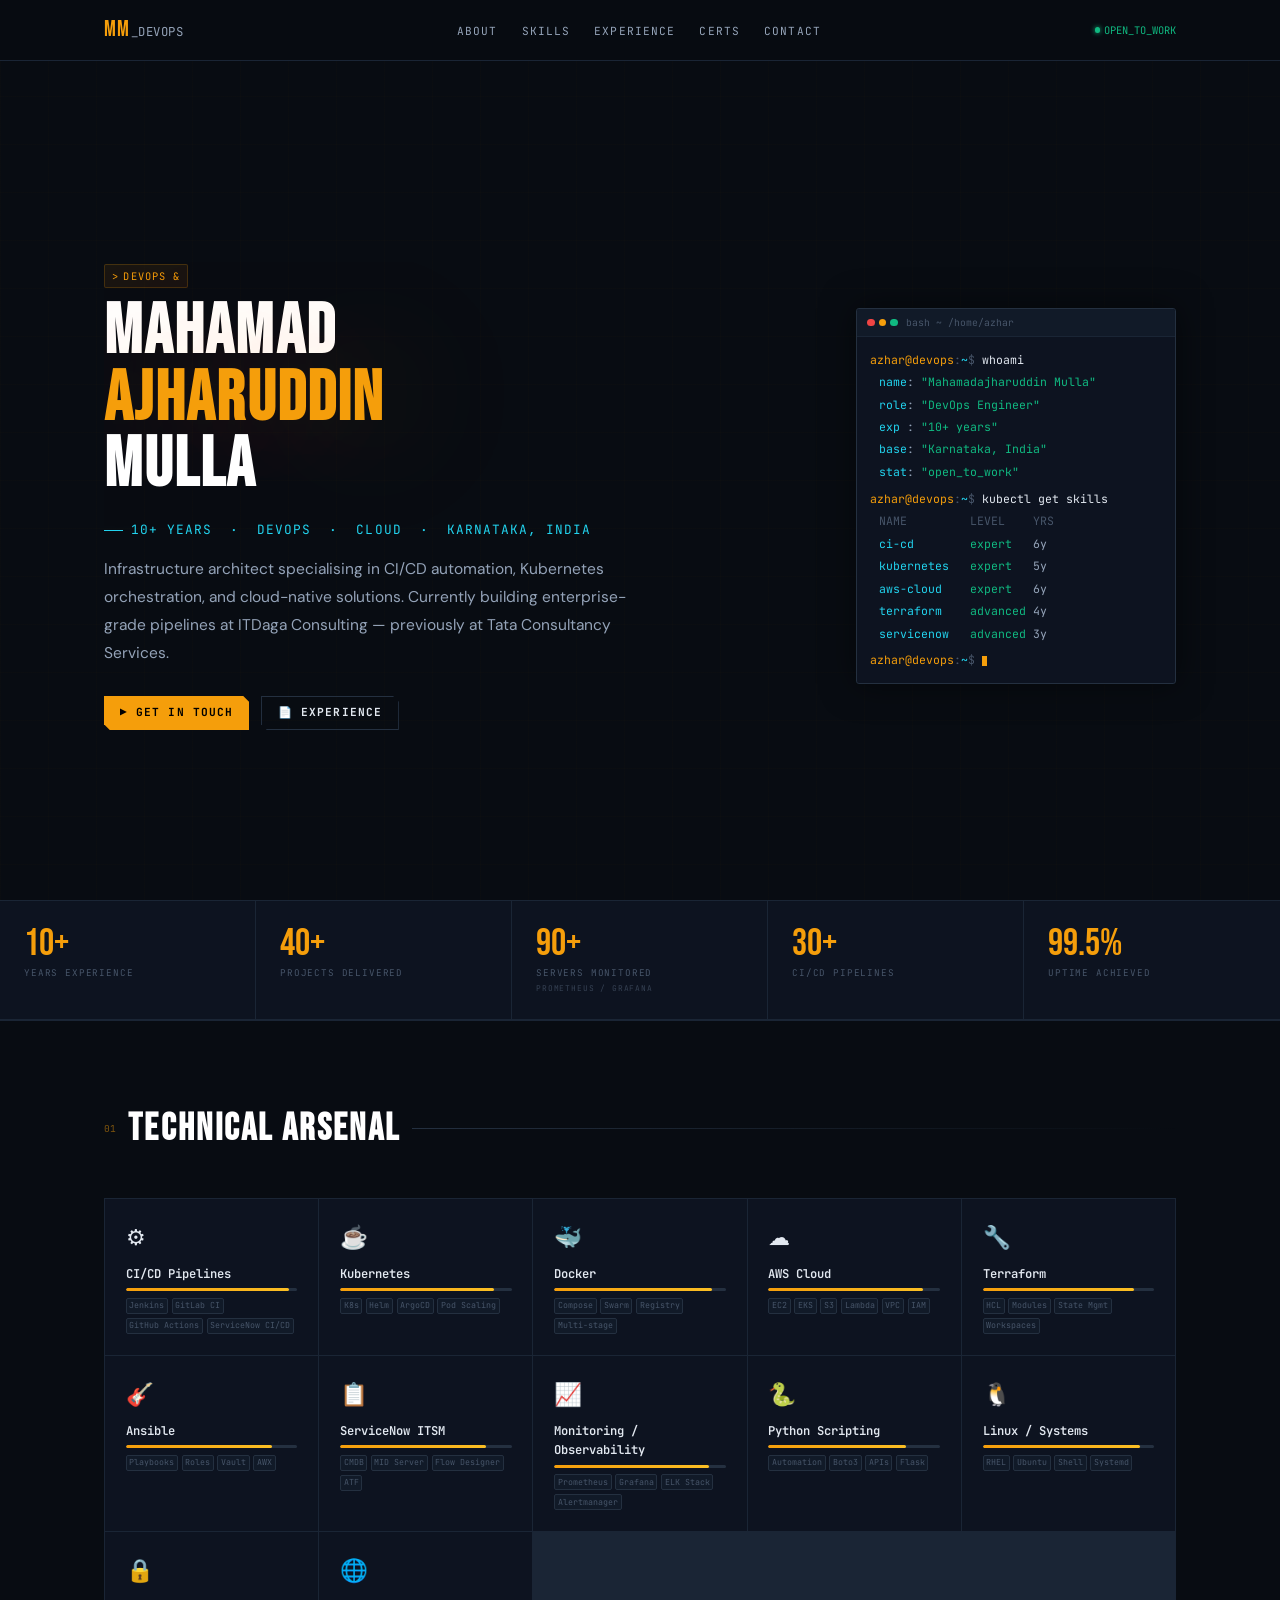
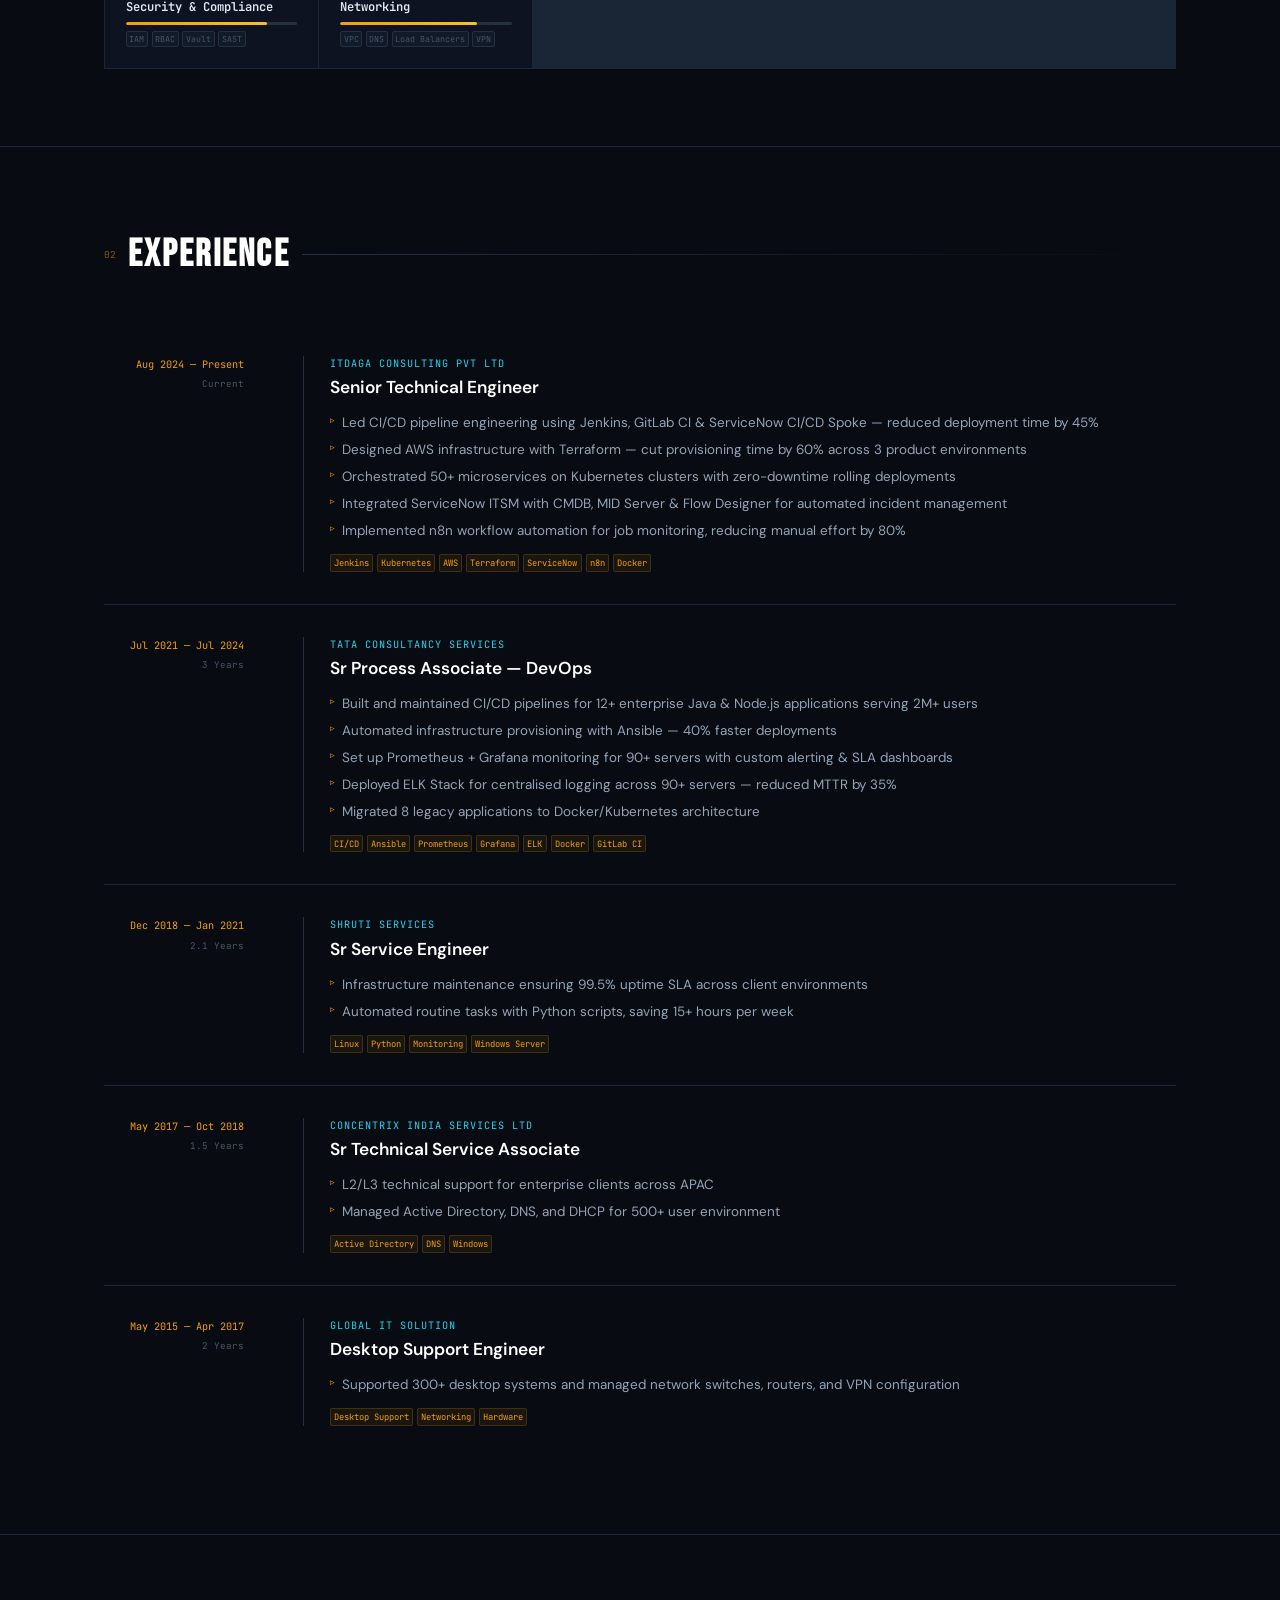
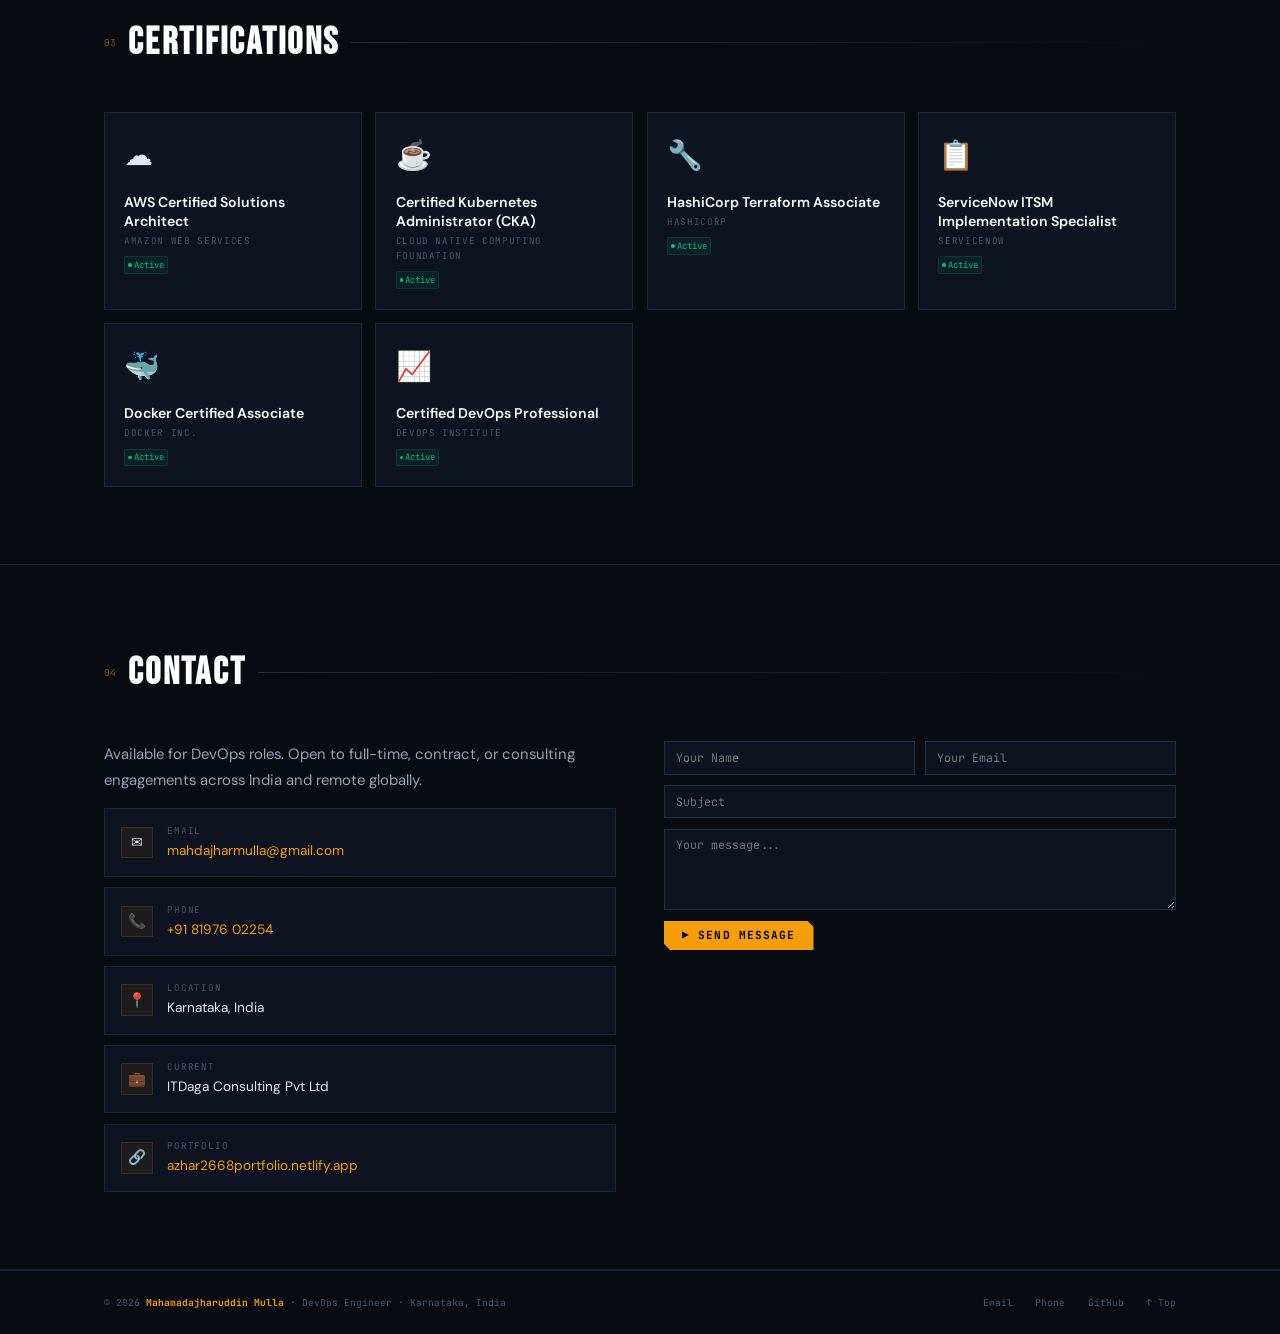
==== commit 88efc480: "azhar" ====
--- a/portfolio-deploy/index.html
+++ b/portfolio-deploy/index.html
@@ -641,10 +641,10 @@
 <section class="hero" id="about" style="padding-top: calc(4em + 60px);">
   <div class="wrap">
     <div class="hero-grid">
-      <div>
-        <div class="badge">DevOps amp;</div>
+      <div>  <div class="badge">DevOps &amp;</div>
         <h1 class="name">MAHAMAD<br><span class="accent">AJHARUDDIN</span><br>MULLA</h1>
-        <div class="tagline">10+ Years &nbsp;·&nbsp; DevOps nbsp;·&nbsp; Cloud &nbsp;·&nbsp; Karnataka, India</div>
+       
+       <div class="tagline">10+ Years &nbsp;·&nbsp; DevOps &nbsp;·&nbsp; Cloud &nbsp;·&nbsp; Karnataka, India</div>
         <p class="hero-desc">Infrastructure architect specialising in CI/CD automation, Kubernetes orchestration, and cloud-native solutions. Currently building enterprise-grade pipelines at ITDaga Consulting — previously at Tata Consultancy Services.</p>
         <div class="btns">
           <a href="#contact" class="btn-a">&#9654; Get In Touch</a>
@@ -862,7 +862,7 @@
 <footer>
   <div class="wrap">
     <div class="footer-inner">
-      <div class="foot-copy">© 2026 <b>Mahamadajharuddin Mulla</b> · Senior DevOps Engineer · Karnataka, India</div>
+      <div class="foot-copy">© 2026 <b>Mahamadajharuddin Mulla</b> · DevOps Engineer · Karnataka, India</div>
       <div class="foot-links">
         <a href="/cdn-cgi/l/email-protection#523f333a3633383a33203f273e3e3312353f333b3e7c313d3f">Email</a>
         <a href="tel:+918197602254">Phone</a>
